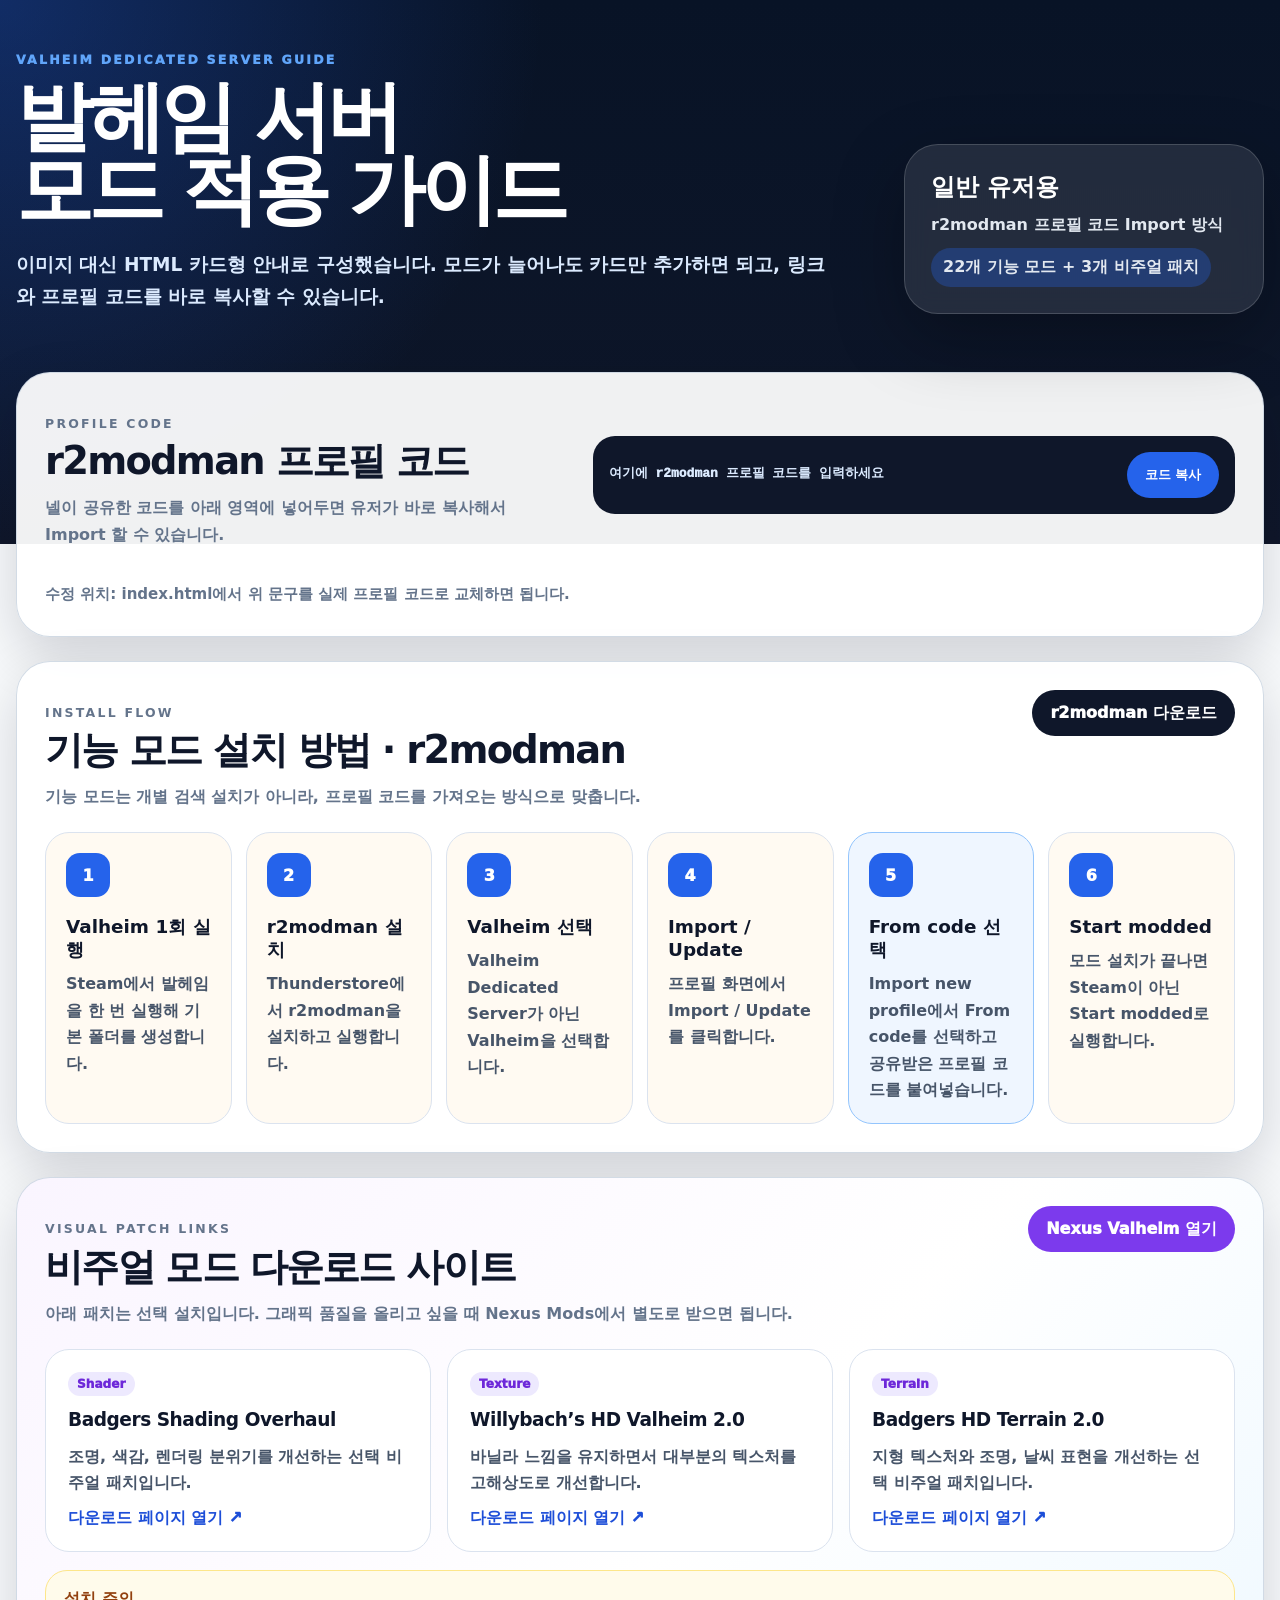
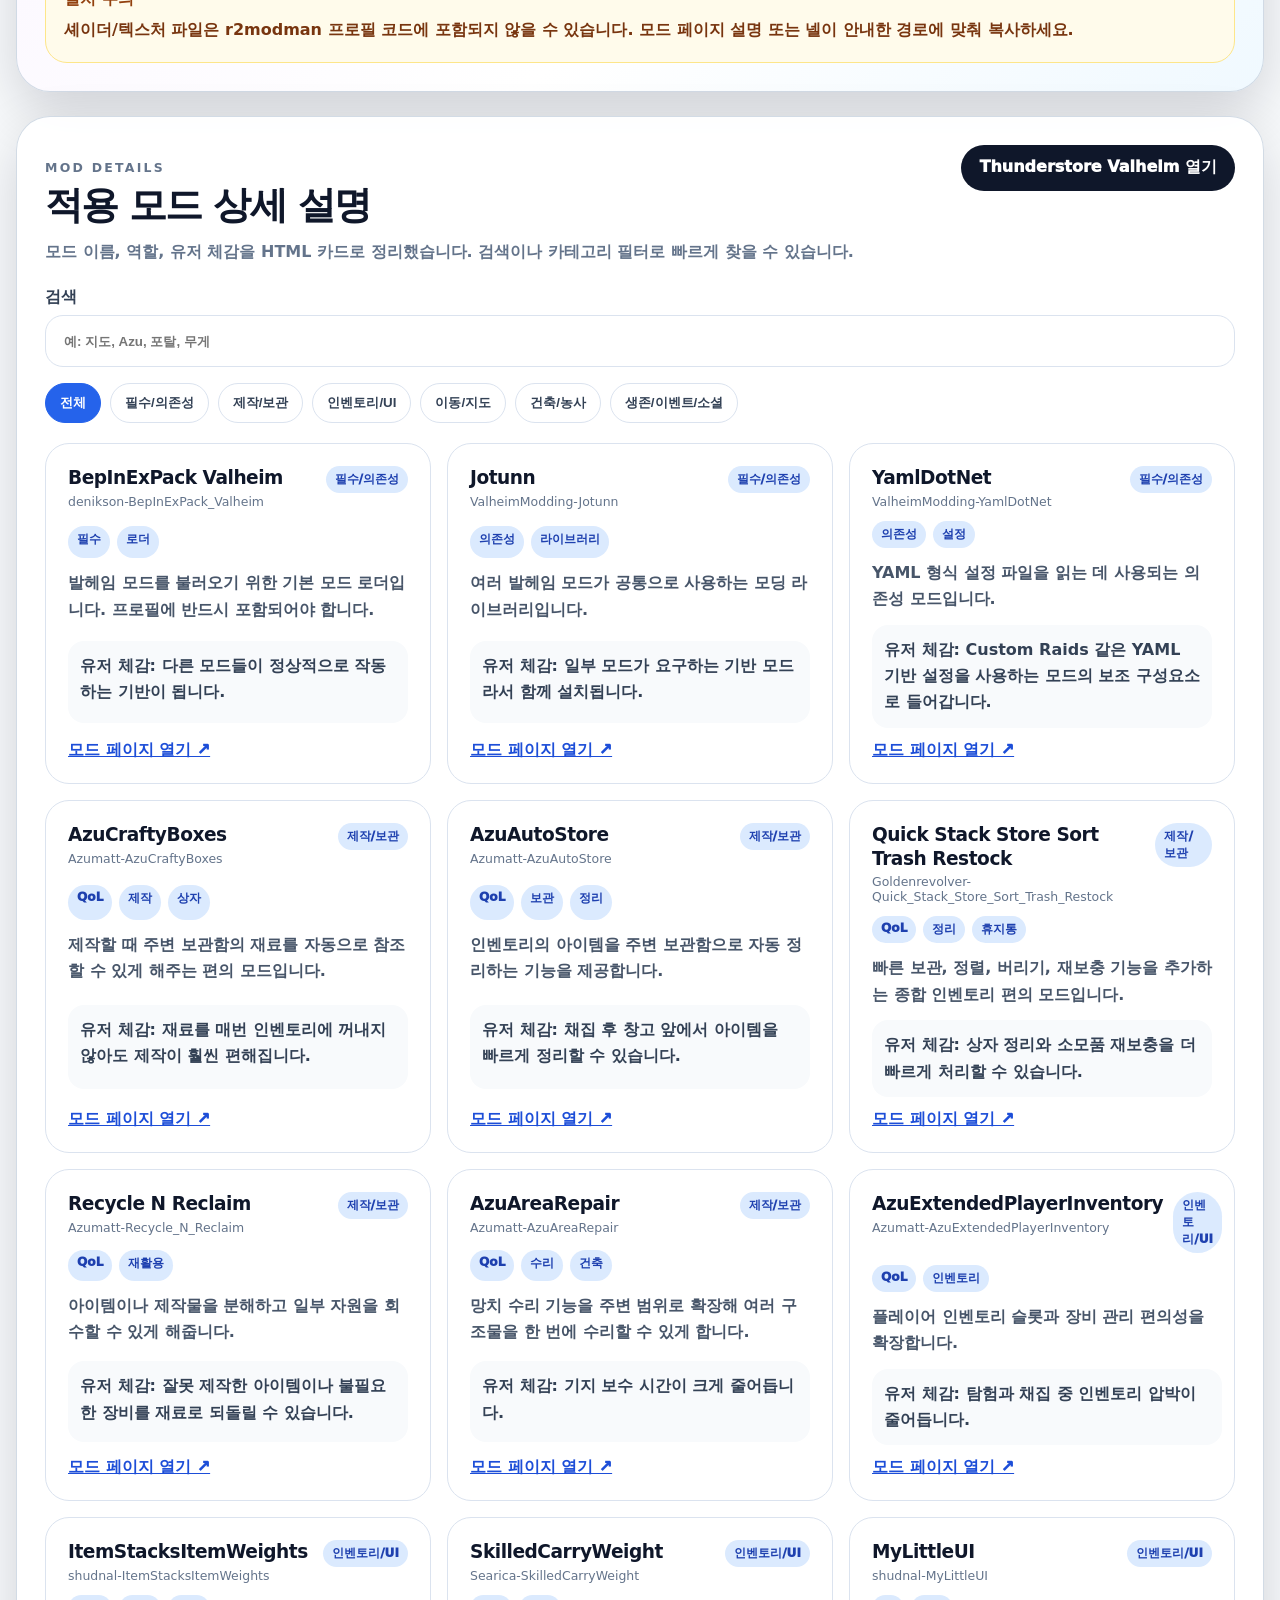
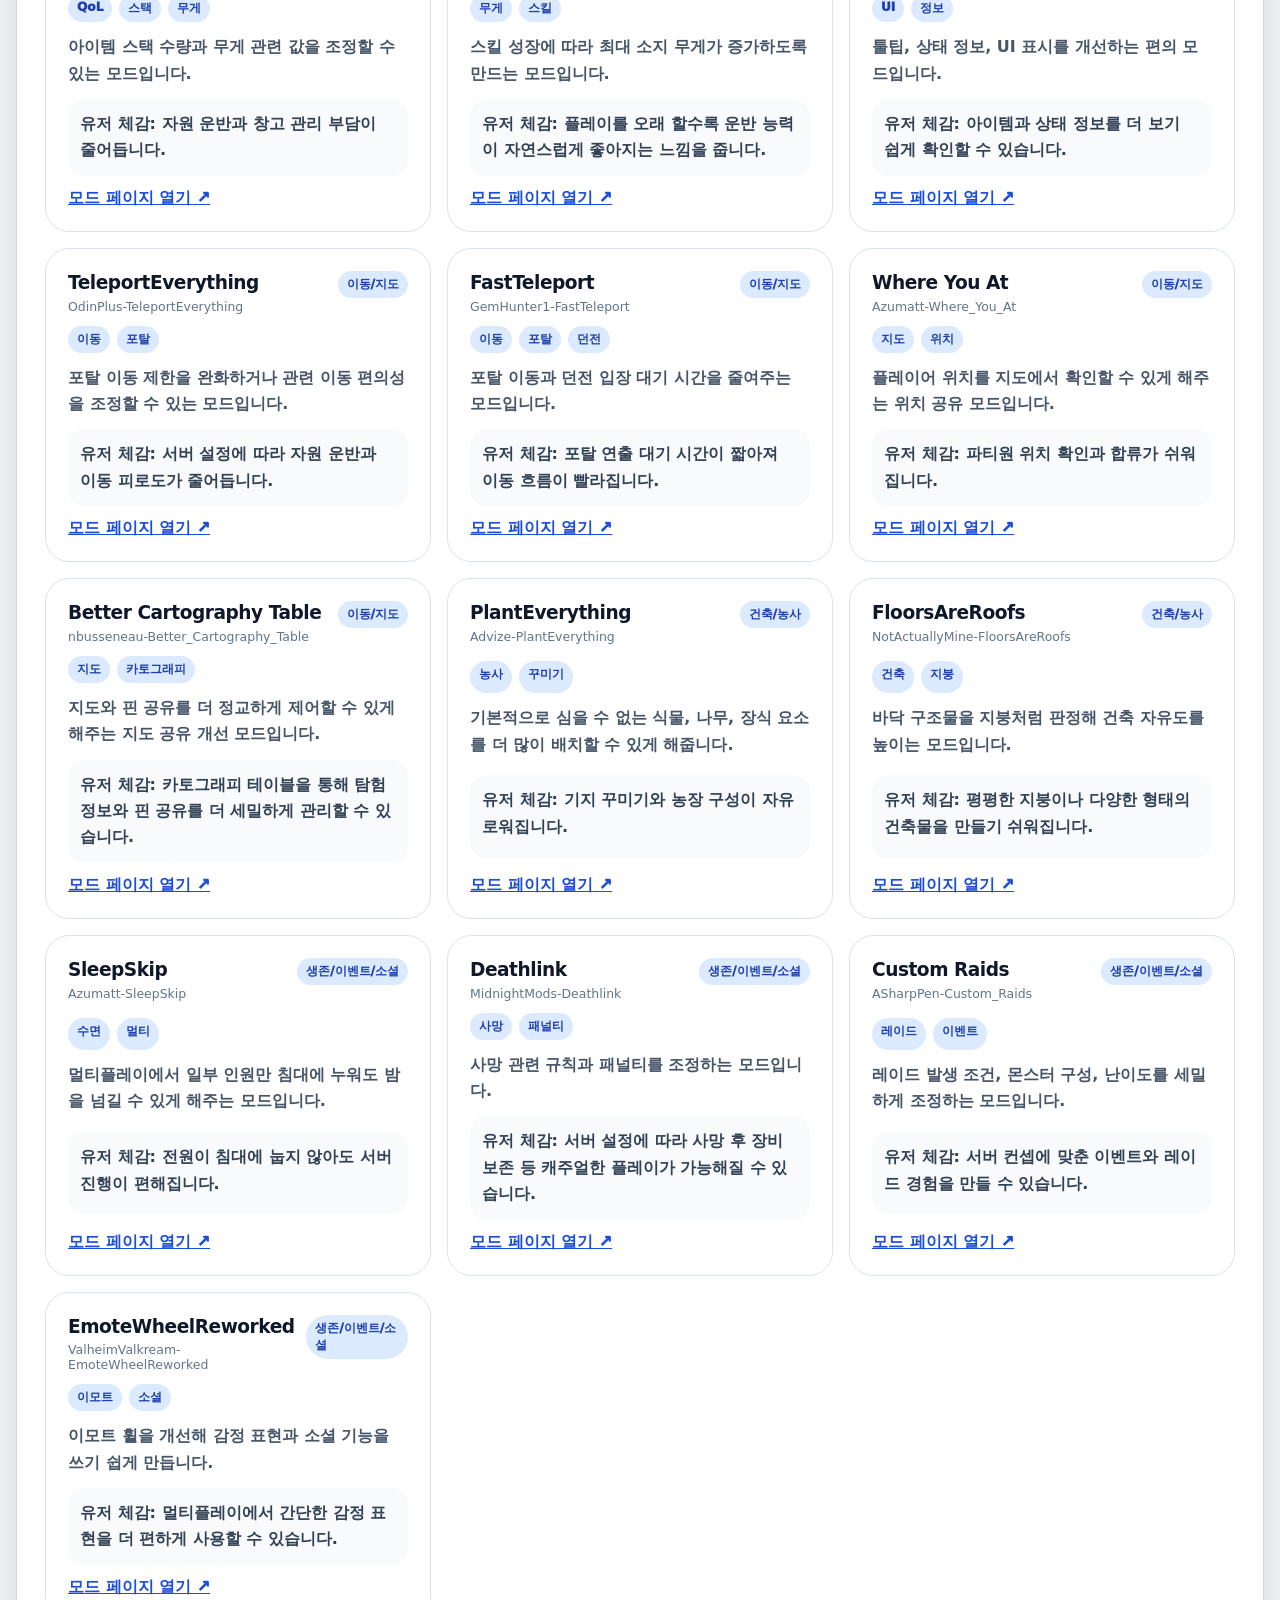
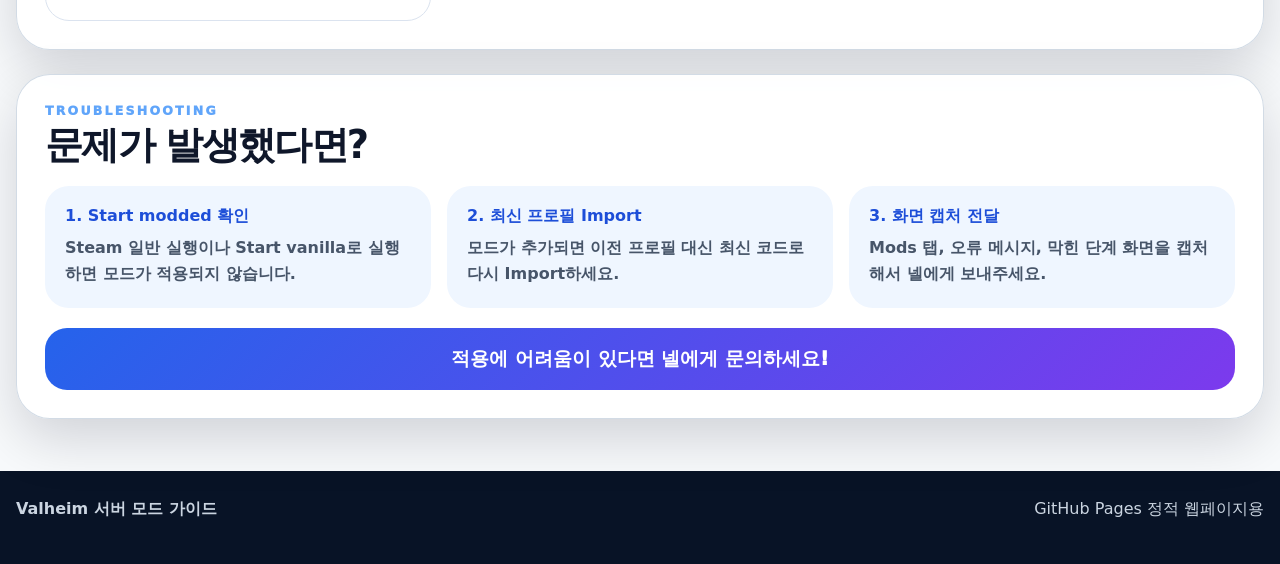
==== index_single_file.html @ 9fb31515 "이미지형에서 html 카드형 웹페이지로 수정" ====
<!doctype html>
<html lang="ko">
<head>
  <meta charset="utf-8" />
  <meta name="viewport" content="width=device-width, initial-scale=1" />
  <title>Valheim 서버 모드 가이드</title>
  <meta name="description" content="발헤임 서버 일반 유저용 r2modman 프로필 Import 및 모드 설명 가이드" />
  <style>
:root{--bg:#081326;--card:#fff;--text:#0f172a;--muted:#64748b;--line:#dbe3ef;--blue:#2563eb;--violet:#7c3aed;--radius:24px;--radius-lg:34px;--shadow:0 20px 55px rgba(2,6,23,.16)}*{box-sizing:border-box}html{scroll-behavior:smooth}body{margin:0;font-family:ui-sans-serif,system-ui,-apple-system,BlinkMacSystemFont,"Apple SD Gothic Neo","Noto Sans KR","Segoe UI",sans-serif;color:var(--text);background:radial-gradient(circle at top left,rgba(37,99,235,.32),transparent 34rem),linear-gradient(180deg,#081326 0,#0f172a 34rem,#f8fafc 34rem)}a{color:inherit}.container{width:min(1500px,calc(100% - 32px));margin:0 auto}.hero{padding:52px 0 36px;color:#fff}.hero__inner{display:grid;grid-template-columns:minmax(0,1fr) 360px;gap:28px;align-items:end}.eyebrow,.section-kicker{margin:0;color:#60a5fa;font-size:.78rem;font-weight:950;letter-spacing:.18em;text-transform:uppercase}.hero h1{margin:14px 0 0;font-size:clamp(2.6rem,6vw,5.4rem);line-height:.95;letter-spacing:-.065em}.hero__lead{max-width:820px;margin:22px 0 0;color:#dbeafe;font-size:1.16rem;line-height:1.75;font-weight:650}.hero__panel{display:grid;gap:12px;padding:26px;border:1px solid rgba(255,255,255,.16);border-radius:var(--radius-lg);background:rgba(255,255,255,.1);box-shadow:0 24px 70px rgba(0,0,0,.28);backdrop-filter:blur(12px)}.hero__panel strong{font-size:1.5rem}.hero__panel span{color:#e2e8f0;font-weight:700}.hero__count{width:fit-content;padding:9px 12px;border-radius:999px;background:rgba(37,99,235,.3)}main{display:grid;gap:24px;padding:22px 0 52px}.section-card{padding:28px;border:1px solid rgba(203,213,225,.85);border-radius:var(--radius-lg);background:rgba(255,255,255,.94);box-shadow:var(--shadow)}.section-head{display:flex;align-items:flex-start;justify-content:space-between;gap:22px;margin-bottom:22px}.section-head h2,.profile-code h2,.help-section h2{margin:5px 0 0;font-size:clamp(1.65rem,3vw,2.7rem);line-height:1.12;letter-spacing:-.045em}.section-head p,.profile-code p{margin:12px 0 0;color:var(--muted);line-height:1.7;font-weight:680}.button{appearance:none;display:inline-flex;align-items:center;justify-content:center;min-height:46px;padding:0 18px;border:0;border-radius:999px;color:#fff;background:var(--blue);font-weight:950;text-decoration:none;cursor:pointer;transition:.18s}.button:hover{transform:translateY(-1px);box-shadow:0 14px 30px rgba(37,99,235,.25)}.button--dark{background:#0f172a;white-space:nowrap}.button--nexus{background:var(--violet);white-space:nowrap}.profile-code{display:grid;grid-template-columns:minmax(0,.9fr) minmax(320px,1.1fr);gap:22px;align-items:center}.code-box{display:grid;grid-template-columns:minmax(0,1fr) auto;gap:12px;align-items:center;padding:16px;border-radius:22px;background:#0f172a}.code-box code{display:block;min-width:0;color:#dbeafe;font-weight:950;line-height:1.6;overflow-wrap:anywhere}.hint{grid-column:1/-1;margin:-6px 0 0;color:var(--muted);font-size:.94rem}.step-grid{display:grid;grid-template-columns:repeat(6,minmax(0,1fr));gap:14px}.step-card{min-height:210px;padding:20px;border:1px solid var(--line);border-radius:var(--radius);background:#fffaf2}.step-card span{display:grid;place-items:center;width:44px;height:44px;border-radius:14px;color:#fff;background:var(--blue);font-weight:950}.step-card h3{margin:18px 0 0;font-size:1.15rem;line-height:1.25}.step-card p{margin:10px 0 0;color:#475569;line-height:1.65;font-weight:720}.step-card--accent{background:#eff6ff;border-color:#93c5fd}.visual-section{background:linear-gradient(135deg,#faf5ff,#fff 58%,#f0f9ff)}.visual-grid,.mod-grid,.help-grid{display:grid;gap:16px}.visual-grid{grid-template-columns:repeat(3,minmax(0,1fr))}.mod-grid{grid-template-columns:repeat(3,minmax(0,1fr))}.help-grid{grid-template-columns:repeat(3,minmax(0,1fr));margin-top:20px}.visual-card,.mod-card{position:relative;display:grid;gap:12px;min-height:190px;padding:22px;border:1px solid var(--line);border-radius:var(--radius);background:#fff;text-decoration:none;transition:.18s}.visual-card:hover,.mod-card:hover{transform:translateY(-2px);border-color:#93c5fd;box-shadow:0 18px 45px rgba(2,6,23,.13)}.badge-row{display:flex;flex-wrap:wrap;gap:7px}.badge{width:fit-content;padding:5px 9px;border-radius:999px;color:#1e40af;background:#dbeafe;font-size:.76rem;font-weight:950}.badge--violet{color:#6d28d9;background:#ede9fe}.visual-card h3,.mod-card h3{margin:0;font-size:1.16rem;line-height:1.28;letter-spacing:-.025em}.visual-card p,.mod-card p{margin:0;color:#475569;line-height:1.65;font-weight:680}.notice{margin-top:18px;padding:18px;border:1px solid #fde68a;border-radius:22px;background:#fffbeb}.notice strong{color:#92400e}.notice p{margin:7px 0 0;color:#78350f;line-height:1.65;font-weight:700}.toolbar{display:grid;gap:16px;margin-bottom:20px}.search{display:grid;gap:7px;color:#334155;font-weight:950}.search input{width:100%;min-height:52px;padding:0 18px;border:1px solid var(--line);border-radius:18px;outline:none;font-weight:750}.search input:focus{border-color:var(--blue);box-shadow:0 0 0 4px rgba(37,99,235,.12)}.category-tabs{display:flex;flex-wrap:wrap;gap:9px}.tab{padding:10px 14px;border:1px solid var(--line);border-radius:999px;color:#334155;background:#fff;font-weight:900;cursor:pointer}.tab[aria-pressed=true]{color:#fff;background:var(--blue);border-color:var(--blue)}.mod-card__head{display:flex;justify-content:space-between;gap:10px;align-items:flex-start}.mod-card__name small{display:block;margin-top:4px;color:var(--muted);font-size:.78rem;overflow-wrap:anywhere}.mod-card__effect{padding:12px;border-radius:16px;background:#f8fafc;color:#334155!important}.mod-card__link{margin-top:auto;color:#1d4ed8;font-weight:950}.empty{padding:24px;border-radius:var(--radius);background:#f8fafc;color:var(--muted);font-weight:900;text-align:center}.help-grid article{display:grid;gap:8px;padding:20px;border-radius:var(--radius);background:#eff6ff}.help-grid strong{color:#1d4ed8}.help-grid span{color:#475569;line-height:1.65;font-weight:700}.contact{margin:20px 0 0;padding:18px;border-radius:22px;color:#fff;background:linear-gradient(135deg,var(--blue),var(--violet));font-size:1.2rem;font-weight:950;text-align:center}.footer{padding:28px 0 44px;color:#cbd5e1;background:#081326}.footer .container{display:flex;justify-content:space-between;gap:12px}@media(max-width:1180px){.hero__inner,.profile-code{grid-template-columns:1fr}.step-grid{grid-template-columns:repeat(3,minmax(0,1fr))}.mod-grid,.visual-grid,.help-grid{grid-template-columns:repeat(2,minmax(0,1fr))}}@media(max-width:760px){.container{width:min(100% - 22px,1500px)}.hero{padding-top:34px}.hero__panel{padding:20px}.section-card{padding:20px;border-radius:24px}.section-head{display:grid}.profile-code{gap:16px}.code-box{grid-template-columns:1fr}.step-grid,.mod-grid,.visual-grid,.help-grid{grid-template-columns:1fr}.step-card{min-height:unset}.footer .container{display:grid}}
</style>
</head>
<body>
  <header class="hero">
    <div class="container hero__inner">
      <div>
        <p class="eyebrow">Valheim Dedicated Server Guide</p>
        <h1>발헤임 서버<br/>모드 적용 가이드</h1>
        <p class="hero__lead">이미지 대신 HTML 카드형 안내로 구성했습니다. 모드가 늘어나도 카드만 추가하면 되고, 링크와 프로필 코드를 바로 복사할 수 있습니다.</p>
      </div>
      <aside class="hero__panel">
        <strong>일반 유저용</strong>
        <span>r2modman 프로필 코드 Import 방식</span>
        <span class="hero__count">22개 기능 모드 + 3개 비주얼 패치</span>
      </aside>
    </div>
  </header>
  <main class="container">
    <section class="profile-code section-card" id="profile">
      <div><p class="section-kicker">Profile Code</p><h2>r2modman 프로필 코드</h2><p>넬이 공유한 코드를 아래 영역에 넣어두면 유저가 바로 복사해서 Import 할 수 있습니다.</p></div>
      <div class="code-box"><code id="profileCode">여기에 r2modman 프로필 코드를 입력하세요</code><button class="button" id="copyProfileCode" type="button">코드 복사</button></div>
      <p class="hint">수정 위치: <strong>index.html</strong>에서 위 문구를 실제 프로필 코드로 교체하면 됩니다.</p>
    </section>
    <section class="section-card">
      <div class="section-head"><div><p class="section-kicker">Install Flow</p><h2>기능 모드 설치 방법 · r2modman</h2><p>기능 모드는 개별 검색 설치가 아니라, 프로필 코드를 가져오는 방식으로 맞춥니다.</p></div><a class="button button--dark" href="https://thunderstore.io/package/ebkr/r2modman/" target="_blank" rel="noreferrer">r2modman 다운로드</a></div>
      <div class="step-grid">
        <article class="step-card"><span>1</span><h3>Valheim 1회 실행</h3><p>Steam에서 발헤임을 한 번 실행해 기본 폴더를 생성합니다.</p></article>
        <article class="step-card"><span>2</span><h3>r2modman 설치</h3><p>Thunderstore에서 r2modman을 설치하고 실행합니다.</p></article>
        <article class="step-card"><span>3</span><h3>Valheim 선택</h3><p>Valheim Dedicated Server가 아닌 Valheim을 선택합니다.</p></article>
        <article class="step-card"><span>4</span><h3>Import / Update</h3><p>프로필 화면에서 Import / Update를 클릭합니다.</p></article>
        <article class="step-card step-card--accent"><span>5</span><h3>From code 선택</h3><p>Import new profile에서 From code를 선택하고 공유받은 프로필 코드를 붙여넣습니다.</p></article>
        <article class="step-card"><span>6</span><h3>Start modded</h3><p>모드 설치가 끝나면 Steam이 아닌 Start modded로 실행합니다.</p></article>
      </div>
    </section>
    <section class="section-card visual-section" id="visuals">
      <div class="section-head"><div><p class="section-kicker">Visual Patch Links</p><h2>비주얼 모드 다운로드 사이트</h2><p>아래 패치는 선택 설치입니다. 그래픽 품질을 올리고 싶을 때 Nexus Mods에서 별도로 받으면 됩니다.</p></div><a class="button button--nexus" href="https://www.nexusmods.com/valheim" target="_blank" rel="noreferrer">Nexus Valheim 열기</a></div>
      <div class="visual-grid" id="visualGrid"></div>
      <div class="notice"><strong>설치 주의</strong><p>셰이더/텍스처 파일은 r2modman 프로필 코드에 포함되지 않을 수 있습니다. 모드 페이지 설명 또는 넬이 안내한 경로에 맞춰 복사하세요.</p></div>
    </section>
    <section class="section-card" id="mods">
      <div class="section-head"><div><p class="section-kicker">Mod Details</p><h2>적용 모드 상세 설명</h2><p>모드 이름, 역할, 유저 체감을 HTML 카드로 정리했습니다. 검색이나 카테고리 필터로 빠르게 찾을 수 있습니다.</p></div><a class="button button--dark" href="https://thunderstore.io/c/valheim/" target="_blank" rel="noreferrer">Thunderstore Valheim 열기</a></div>
      <div class="toolbar"><label class="search"><span>검색</span><input id="modSearch" type="search" placeholder="예: 지도, Azu, 포탈, 무게" /></label><div class="category-tabs" id="categoryTabs"></div></div>
      <div class="mod-grid" id="modGrid"></div><p class="empty" id="emptyState" hidden>검색 결과가 없습니다.</p>
    </section>
    <section class="section-card help-section">
      <div><p class="section-kicker">Troubleshooting</p><h2>문제가 발생했다면?</h2></div>
      <div class="help-grid"><article><strong>1. Start modded 확인</strong><span>Steam 일반 실행이나 Start vanilla로 실행하면 모드가 적용되지 않습니다.</span></article><article><strong>2. 최신 프로필 Import</strong><span>모드가 추가되면 이전 프로필 대신 최신 코드로 다시 Import하세요.</span></article><article><strong>3. 화면 캡처 전달</strong><span>Mods 탭, 오류 메시지, 막힌 단계 화면을 캡처해서 넬에게 보내주세요.</span></article></div>
      <p class="contact">적용에 어려움이 있다면 넬에게 문의하세요!</p>
    </section>
  </main>
  <footer class="footer"><div class="container"><strong>Valheim 서버 모드 가이드</strong><span>GitHub Pages 정적 웹페이지용</span></div></footer>
  <script>window.VALHEIM_MODS=[{"name": "denikson-BepInExPack_Valheim", "display": "BepInExPack Valheim", "category": "필수/의존성", "tags": ["필수", "로더"], "desc": "발헤임 모드를 불러오기 위한 기본 모드 로더입니다. 프로필에 반드시 포함되어야 합니다.", "effect": "다른 모드들이 정상적으로 작동하는 기반이 됩니다.", "link": "https://thunderstore.io/c/valheim/p/denikson/BepInExPack_Valheim/"}, {"name": "ValheimModding-Jotunn", "display": "Jotunn", "category": "필수/의존성", "tags": ["의존성", "라이브러리"], "desc": "여러 발헤임 모드가 공통으로 사용하는 모딩 라이브러리입니다.", "effect": "일부 모드가 요구하는 기반 모드라서 함께 설치됩니다.", "link": "https://thunderstore.io/c/valheim/p/ValheimModding/Jotunn/"}, {"name": "ValheimModding-YamlDotNet", "display": "YamlDotNet", "category": "필수/의존성", "tags": ["의존성", "설정"], "desc": "YAML 형식 설정 파일을 읽는 데 사용되는 의존성 모드입니다.", "effect": "Custom Raids 같은 YAML 기반 설정을 사용하는 모드의 보조 구성요소로 들어갑니다.", "link": "https://thunderstore.io/c/valheim/p/ValheimModding/YamlDotNet/"}, {"name": "Azumatt-AzuCraftyBoxes", "display": "AzuCraftyBoxes", "category": "제작/보관", "tags": ["QoL", "제작", "상자"], "desc": "제작할 때 주변 보관함의 재료를 자동으로 참조할 수 있게 해주는 편의 모드입니다.", "effect": "재료를 매번 인벤토리에 꺼내지 않아도 제작이 훨씬 편해집니다.", "link": "https://thunderstore.io/c/valheim/p/Azumatt/AzuCraftyBoxes/"}, {"name": "Azumatt-AzuAutoStore", "display": "AzuAutoStore", "category": "제작/보관", "tags": ["QoL", "보관", "정리"], "desc": "인벤토리의 아이템을 주변 보관함으로 자동 정리하는 기능을 제공합니다.", "effect": "채집 후 창고 앞에서 아이템을 빠르게 정리할 수 있습니다.", "link": "https://thunderstore.io/c/valheim/p/Azumatt/AzuAutoStore/"}, {"name": "Goldenrevolver-Quick_Stack_Store_Sort_Trash_Restock", "display": "Quick Stack Store Sort Trash Restock", "category": "제작/보관", "tags": ["QoL", "정리", "휴지통"], "desc": "빠른 보관, 정렬, 버리기, 재보충 기능을 추가하는 종합 인벤토리 편의 모드입니다.", "effect": "상자 정리와 소모품 재보충을 더 빠르게 처리할 수 있습니다.", "link": "https://thunderstore.io/c/valheim/p/Goldenrevolver/Quick_Stack_Store_Sort_Trash_Restock/"}, {"name": "Azumatt-Recycle_N_Reclaim", "display": "Recycle N Reclaim", "category": "제작/보관", "tags": ["QoL", "재활용"], "desc": "아이템이나 제작물을 분해하고 일부 자원을 회수할 수 있게 해줍니다.", "effect": "잘못 제작한 아이템이나 불필요한 장비를 재료로 되돌릴 수 있습니다.", "link": "https://thunderstore.io/c/valheim/p/Azumatt/Recycle_N_Reclaim/"}, {"name": "Azumatt-AzuAreaRepair", "display": "AzuAreaRepair", "category": "제작/보관", "tags": ["QoL", "수리", "건축"], "desc": "망치 수리 기능을 주변 범위로 확장해 여러 구조물을 한 번에 수리할 수 있게 합니다.", "effect": "기지 보수 시간이 크게 줄어듭니다.", "link": "https://thunderstore.io/c/valheim/p/Azumatt/AzuAreaRepair/"}, {"name": "Azumatt-AzuExtendedPlayerInventory", "display": "AzuExtendedPlayerInventory", "category": "인벤토리/UI", "tags": ["QoL", "인벤토리"], "desc": "플레이어 인벤토리 슬롯과 장비 관리 편의성을 확장합니다.", "effect": "탐험과 채집 중 인벤토리 압박이 줄어듭니다.", "link": "https://thunderstore.io/c/valheim/p/Azumatt/AzuExtendedPlayerInventory/"}, {"name": "shudnal-ItemStacksItemWeights", "display": "ItemStacksItemWeights", "category": "인벤토리/UI", "tags": ["QoL", "스택", "무게"], "desc": "아이템 스택 수량과 무게 관련 값을 조정할 수 있는 모드입니다.", "effect": "자원 운반과 창고 관리 부담이 줄어듭니다.", "link": "https://thunderstore.io/c/valheim/p/shudnal/ItemStacksItemWeights/"}, {"name": "Searica-SkilledCarryWeight", "display": "SkilledCarryWeight", "category": "인벤토리/UI", "tags": ["무게", "스킬"], "desc": "스킬 성장에 따라 최대 소지 무게가 증가하도록 만드는 모드입니다.", "effect": "플레이를 오래 할수록 운반 능력이 자연스럽게 좋아지는 느낌을 줍니다.", "link": "https://thunderstore.io/c/valheim/p/Searica/SkilledCarryWeight/"}, {"name": "shudnal-MyLittleUI", "display": "MyLittleUI", "category": "인벤토리/UI", "tags": ["UI", "정보"], "desc": "툴팁, 상태 정보, UI 표시를 개선하는 편의 모드입니다.", "effect": "아이템과 상태 정보를 더 보기 쉽게 확인할 수 있습니다.", "link": "https://thunderstore.io/c/valheim/p/shudnal/MyLittleUI/"}, {"name": "OdinPlus-TeleportEverything", "display": "TeleportEverything", "category": "이동/지도", "tags": ["이동", "포탈"], "desc": "포탈 이동 제한을 완화하거나 관련 이동 편의성을 조정할 수 있는 모드입니다.", "effect": "서버 설정에 따라 자원 운반과 이동 피로도가 줄어듭니다.", "link": "https://thunderstore.io/c/valheim/p/OdinPlus/TeleportEverything/"}, {"name": "GemHunter1-FastTeleport", "display": "FastTeleport", "category": "이동/지도", "tags": ["이동", "포탈", "던전"], "desc": "포탈 이동과 던전 입장 대기 시간을 줄여주는 모드입니다.", "effect": "포탈 연출 대기 시간이 짧아져 이동 흐름이 빨라집니다.", "link": "https://thunderstore.io/c/valheim/p/GemHunter1/FastTeleport/"}, {"name": "Azumatt-Where_You_At", "display": "Where You At", "category": "이동/지도", "tags": ["지도", "위치"], "desc": "플레이어 위치를 지도에서 확인할 수 있게 해주는 위치 공유 모드입니다.", "effect": "파티원 위치 확인과 합류가 쉬워집니다.", "link": "https://thunderstore.io/c/valheim/p/Azumatt/Where_You_At/"}, {"name": "nbusseneau-Better_Cartography_Table", "display": "Better Cartography Table", "category": "이동/지도", "tags": ["지도", "카토그래피"], "desc": "지도와 핀 공유를 더 정교하게 제어할 수 있게 해주는 지도 공유 개선 모드입니다.", "effect": "카토그래피 테이블을 통해 탐험 정보와 핀 공유를 더 세밀하게 관리할 수 있습니다.", "link": "https://thunderstore.io/c/valheim/p/nbusseneau/Better_Cartography_Table/"}, {"name": "Advize-PlantEverything", "display": "PlantEverything", "category": "건축/농사", "tags": ["농사", "꾸미기"], "desc": "기본적으로 심을 수 없는 식물, 나무, 장식 요소를 더 많이 배치할 수 있게 해줍니다.", "effect": "기지 꾸미기와 농장 구성이 자유로워집니다.", "link": "https://thunderstore.io/c/valheim/p/Advize/PlantEverything/"}, {"name": "NotActuallyMine-FloorsAreRoofs", "display": "FloorsAreRoofs", "category": "건축/농사", "tags": ["건축", "지붕"], "desc": "바닥 구조물을 지붕처럼 판정해 건축 자유도를 높이는 모드입니다.", "effect": "평평한 지붕이나 다양한 형태의 건축물을 만들기 쉬워집니다.", "link": "https://thunderstore.io/c/valheim/p/NotActuallyMine/FloorsAreRoofs/"}, {"name": "Azumatt-SleepSkip", "display": "SleepSkip", "category": "생존/이벤트/소셜", "tags": ["수면", "멀티"], "desc": "멀티플레이에서 일부 인원만 침대에 누워도 밤을 넘길 수 있게 해주는 모드입니다.", "effect": "전원이 침대에 눕지 않아도 서버 진행이 편해집니다.", "link": "https://thunderstore.io/c/valheim/p/Azumatt/SleepSkip/"}, {"name": "MidnightMods-Deathlink", "display": "Deathlink", "category": "생존/이벤트/소셜", "tags": ["사망", "패널티"], "desc": "사망 관련 규칙과 패널티를 조정하는 모드입니다.", "effect": "서버 설정에 따라 사망 후 장비 보존 등 캐주얼한 플레이가 가능해질 수 있습니다.", "link": "https://thunderstore.io/c/valheim/p/MidnightMods/Deathlink/"}, {"name": "ASharpPen-Custom_Raids", "display": "Custom Raids", "category": "생존/이벤트/소셜", "tags": ["레이드", "이벤트"], "desc": "레이드 발생 조건, 몬스터 구성, 난이도를 세밀하게 조정하는 모드입니다.", "effect": "서버 컨셉에 맞춘 이벤트와 레이드 경험을 만들 수 있습니다.", "link": "https://thunderstore.io/c/valheim/p/ASharpPen/Custom_Raids/"}, {"name": "ValheimValkream-EmoteWheelReworked", "display": "EmoteWheelReworked", "category": "생존/이벤트/소셜", "tags": ["이모트", "소셜"], "desc": "이모트 휠을 개선해 감정 표현과 소셜 기능을 쓰기 쉽게 만듭니다.", "effect": "멀티플레이에서 간단한 감정 표현을 더 편하게 사용할 수 있습니다.", "link": "https://thunderstore.io/c/valheim/p/ValheimValkream/EmoteWheelReworked/"}];window.VALHEIM_VISUALS=[{"name": "Badgers Shading Overhaul", "tag": "Shader", "desc": "조명, 색감, 렌더링 분위기를 개선하는 선택 비주얼 패치입니다.", "link": "https://www.nexusmods.com/valheim/mods/2366"}, {"name": "Willybach’s HD Valheim 2.0", "tag": "Texture", "desc": "바닐라 느낌을 유지하면서 대부분의 텍스처를 고해상도로 개선합니다.", "link": "https://www.nexusmods.com/valheim/mods/1030"}, {"name": "Badgers HD Terrain 2.0", "tag": "Terrain", "desc": "지형 텍스처와 조명, 날씨 표현을 개선하는 선택 비주얼 패치입니다.", "link": "https://www.nexusmods.com/valheim/mods/2887"}];</script>
  <script>
const mods=window.VALHEIM_MODS||[],visuals=window.VALHEIM_VISUALS||[];const modGrid=document.querySelector("#modGrid"),visualGrid=document.querySelector("#visualGrid"),searchInput=document.querySelector("#modSearch"),tabs=document.querySelector("#categoryTabs"),emptyState=document.querySelector("#emptyState"),copyBtn=document.querySelector("#copyProfileCode"),profileCode=document.querySelector("#profileCode");let activeCategory="전체";function uniqueCategories(){return["전체",...Array.from(new Set(mods.map(e=>e.category)))]}function renderVisuals(){visualGrid&&(visualGrid.innerHTML=visuals.map(e=>`<a class="visual-card" href="${e.link}" target="_blank" rel="noreferrer"><div class="badge-row"><span class="badge badge--violet">${e.tag}</span></div><h3>${e.name}</h3><p>${e.desc}</p><span class="mod-card__link">다운로드 페이지 열기 ↗</span></a>`).join(""))}function renderTabs(){tabs&&(tabs.innerHTML=uniqueCategories().map(e=>`<button class="tab" type="button" data-category="${e}" aria-pressed="${e===activeCategory}">${e}</button>`).join(""),tabs.querySelectorAll(".tab").forEach(e=>{e.addEventListener("click",()=>{activeCategory=e.dataset.category,renderTabs(),renderMods()})}))}function filterMods(){const e=(searchInput?.value||"").trim().toLowerCase();return mods.filter(t=>{const r=activeCategory==="전체"||t.category===activeCategory,n=`${t.name} ${t.display} ${t.category} ${t.tags.join(" ")} ${t.desc} ${t.effect}`.toLowerCase();return r&&(!e||n.includes(e))})}function renderMods(){if(!modGrid)return;const e=filterMods();emptyState.hidden=e.length!==0,modGrid.innerHTML=e.map(e=>`<article class="mod-card"><div class="mod-card__head"><div class="mod-card__name"><h3>${e.display}</h3><small>${e.name}</small></div><span class="badge">${e.category}</span></div><div class="badge-row">${e.tags.map(e=>`<span class="badge">${e}</span>`).join("")}</div><p>${e.desc}</p><p class="mod-card__effect"><strong>유저 체감:</strong> ${e.effect}</p><a class="mod-card__link" href="${e.link}" target="_blank" rel="noreferrer">모드 페이지 열기 ↗</a></article>`).join("")}function copyText(e){if(navigator.clipboard&&window.isSecureContext)return navigator.clipboard.writeText(e);const t=document.createElement("textarea");return t.value=e,t.style.position="fixed",t.style.left="-9999px",document.body.appendChild(t),t.focus(),t.select(),document.execCommand("copy"),t.remove(),Promise.resolve()}copyBtn?.addEventListener("click",async()=>{const e=profileCode?.textContent?.trim()||"";if(!e||e.includes("여기에"))return copyBtn.textContent="코드 입력 필요",void setTimeout(()=>copyBtn.textContent="코드 복사",1500);try{await copyText(e),copyBtn.textContent="복사 완료!"}catch{copyBtn.textContent="복사 실패"}finally{setTimeout(()=>copyBtn.textContent="코드 복사",1600)}});searchInput?.addEventListener("input",renderMods);renderVisuals();renderTabs();renderMods();
</script>
</body>
</html>
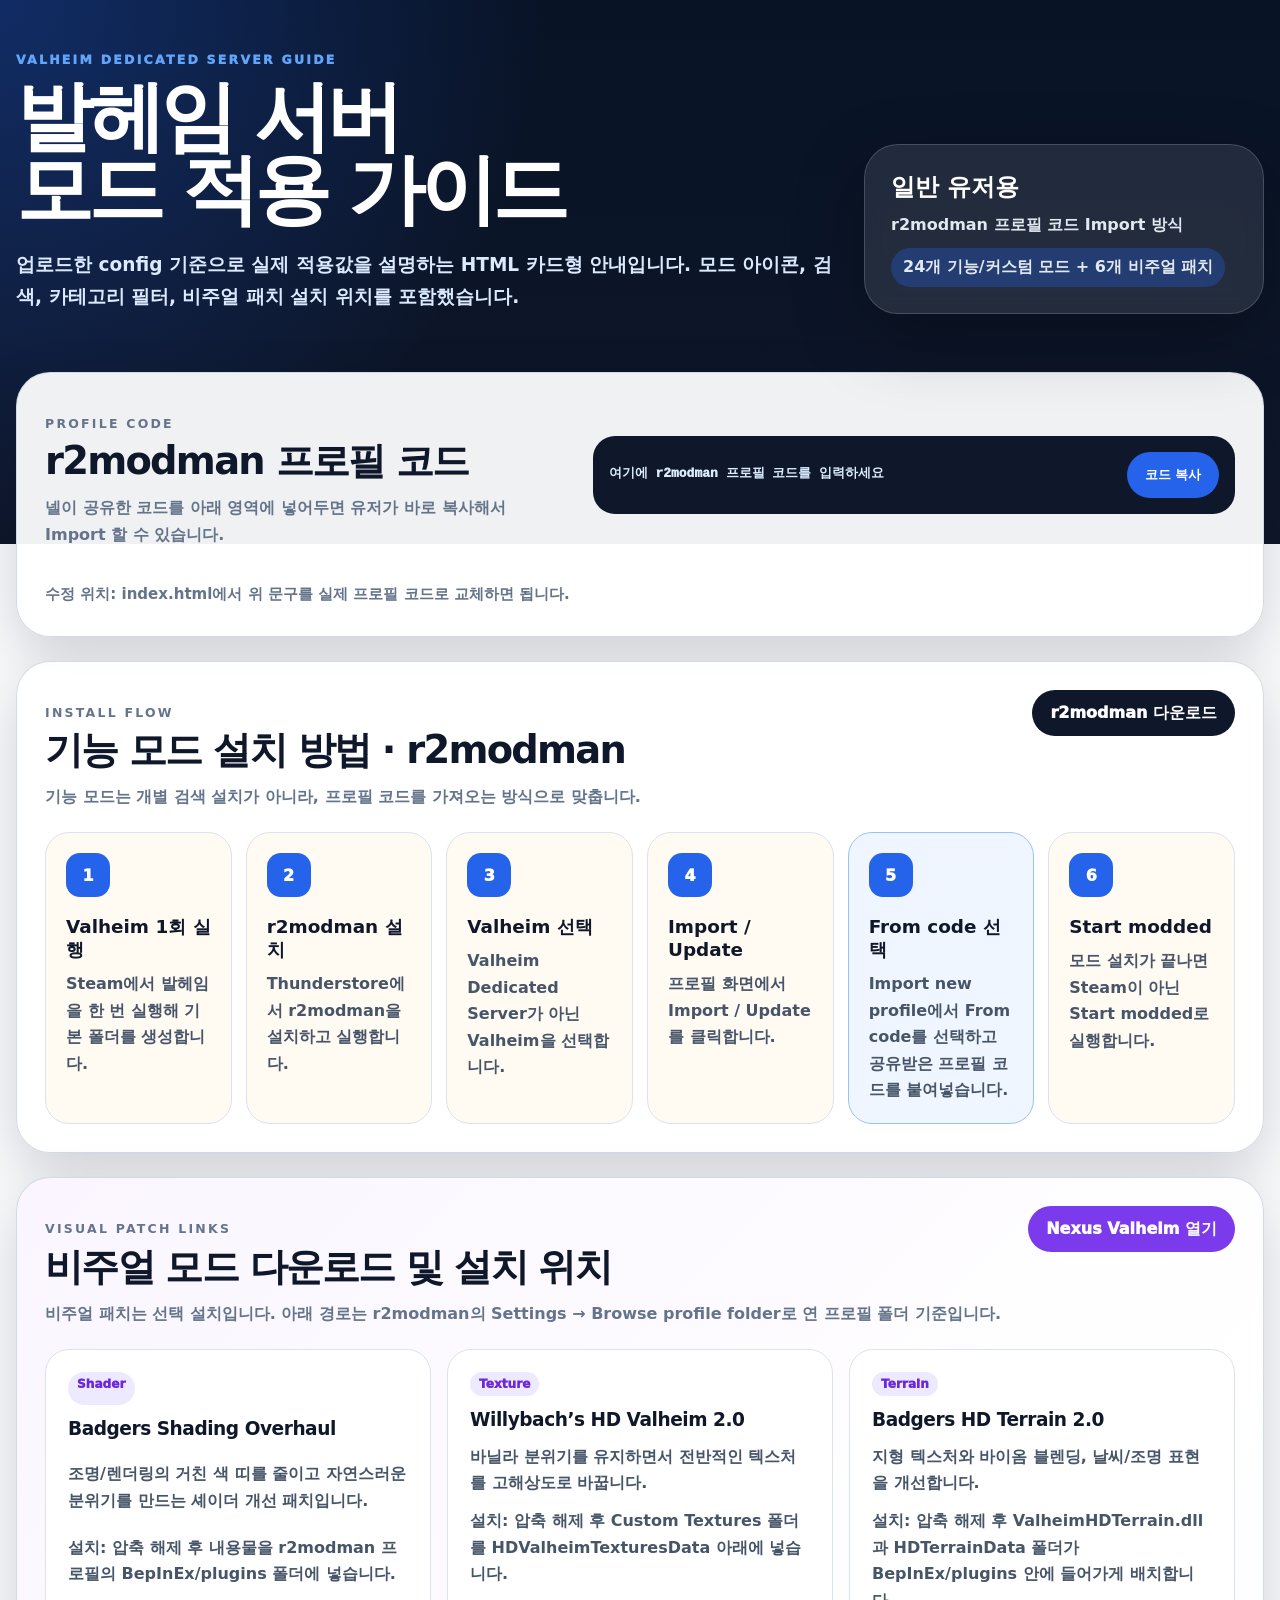
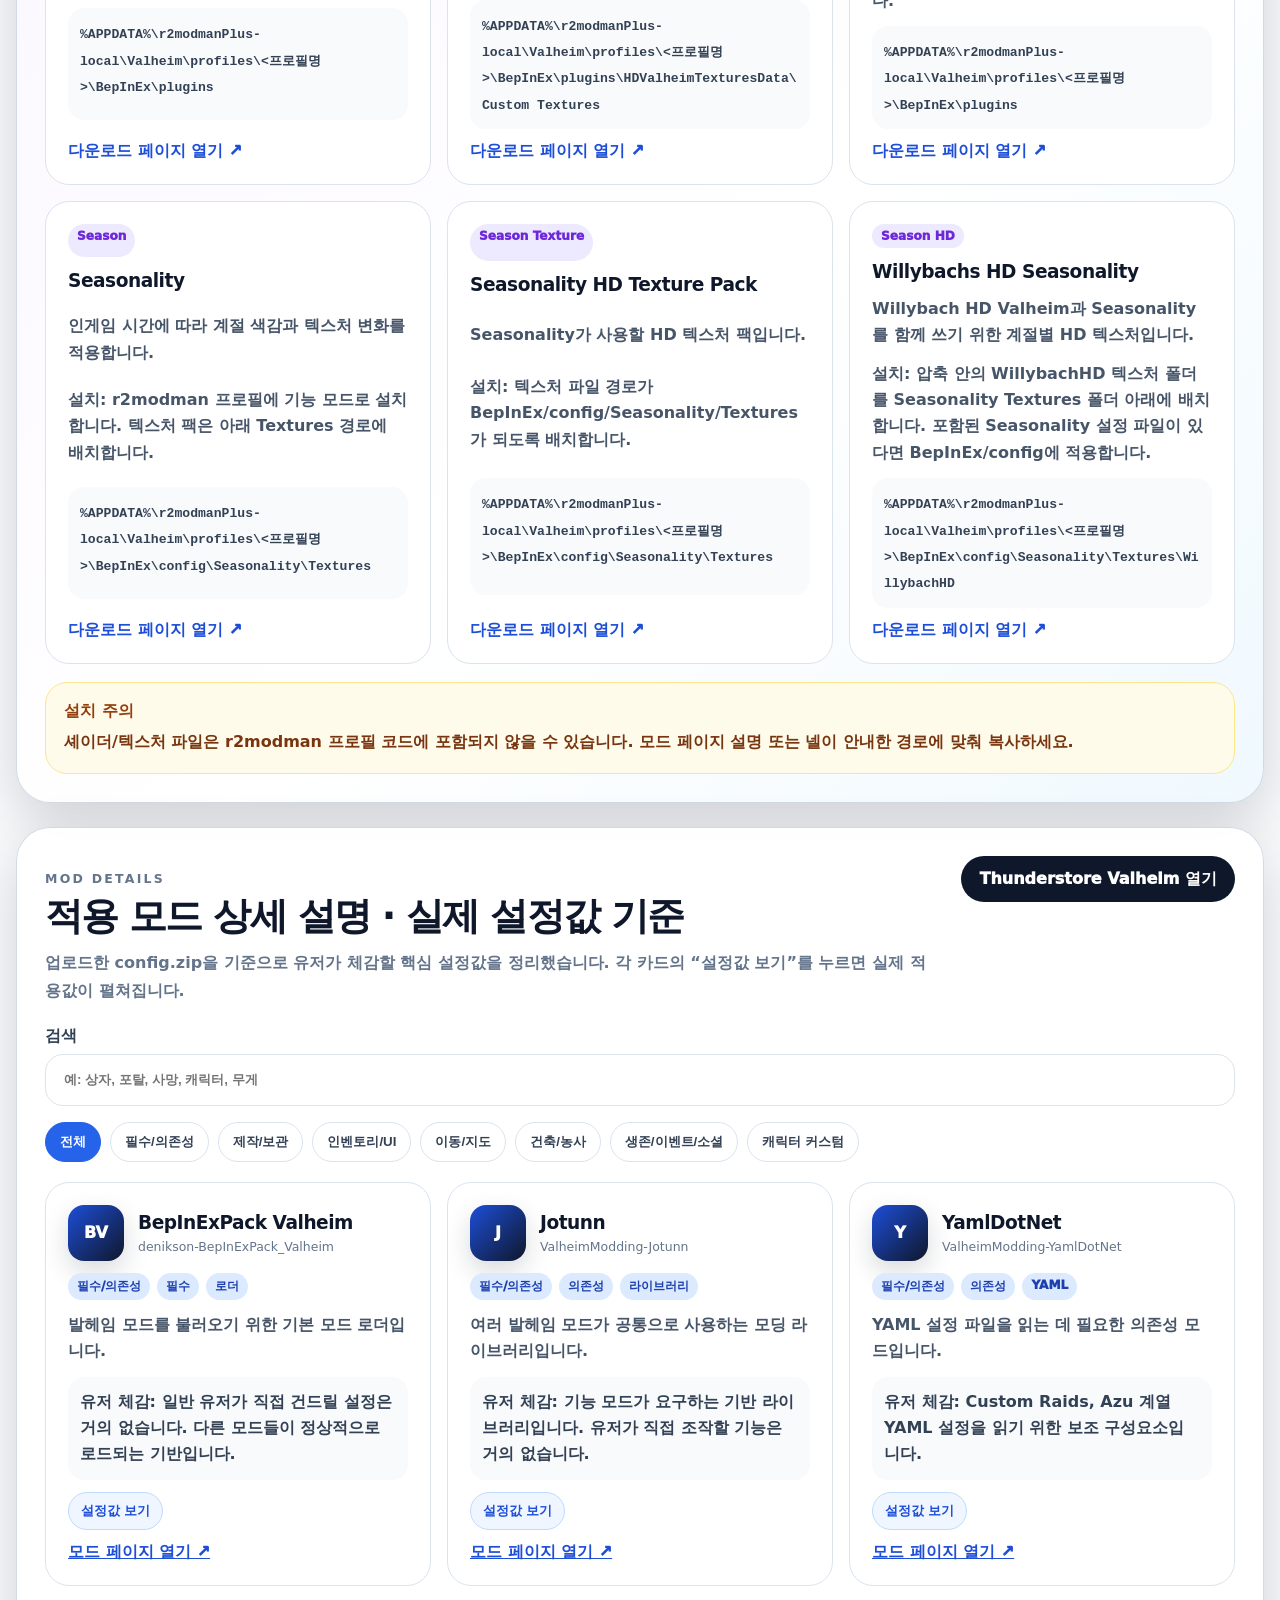
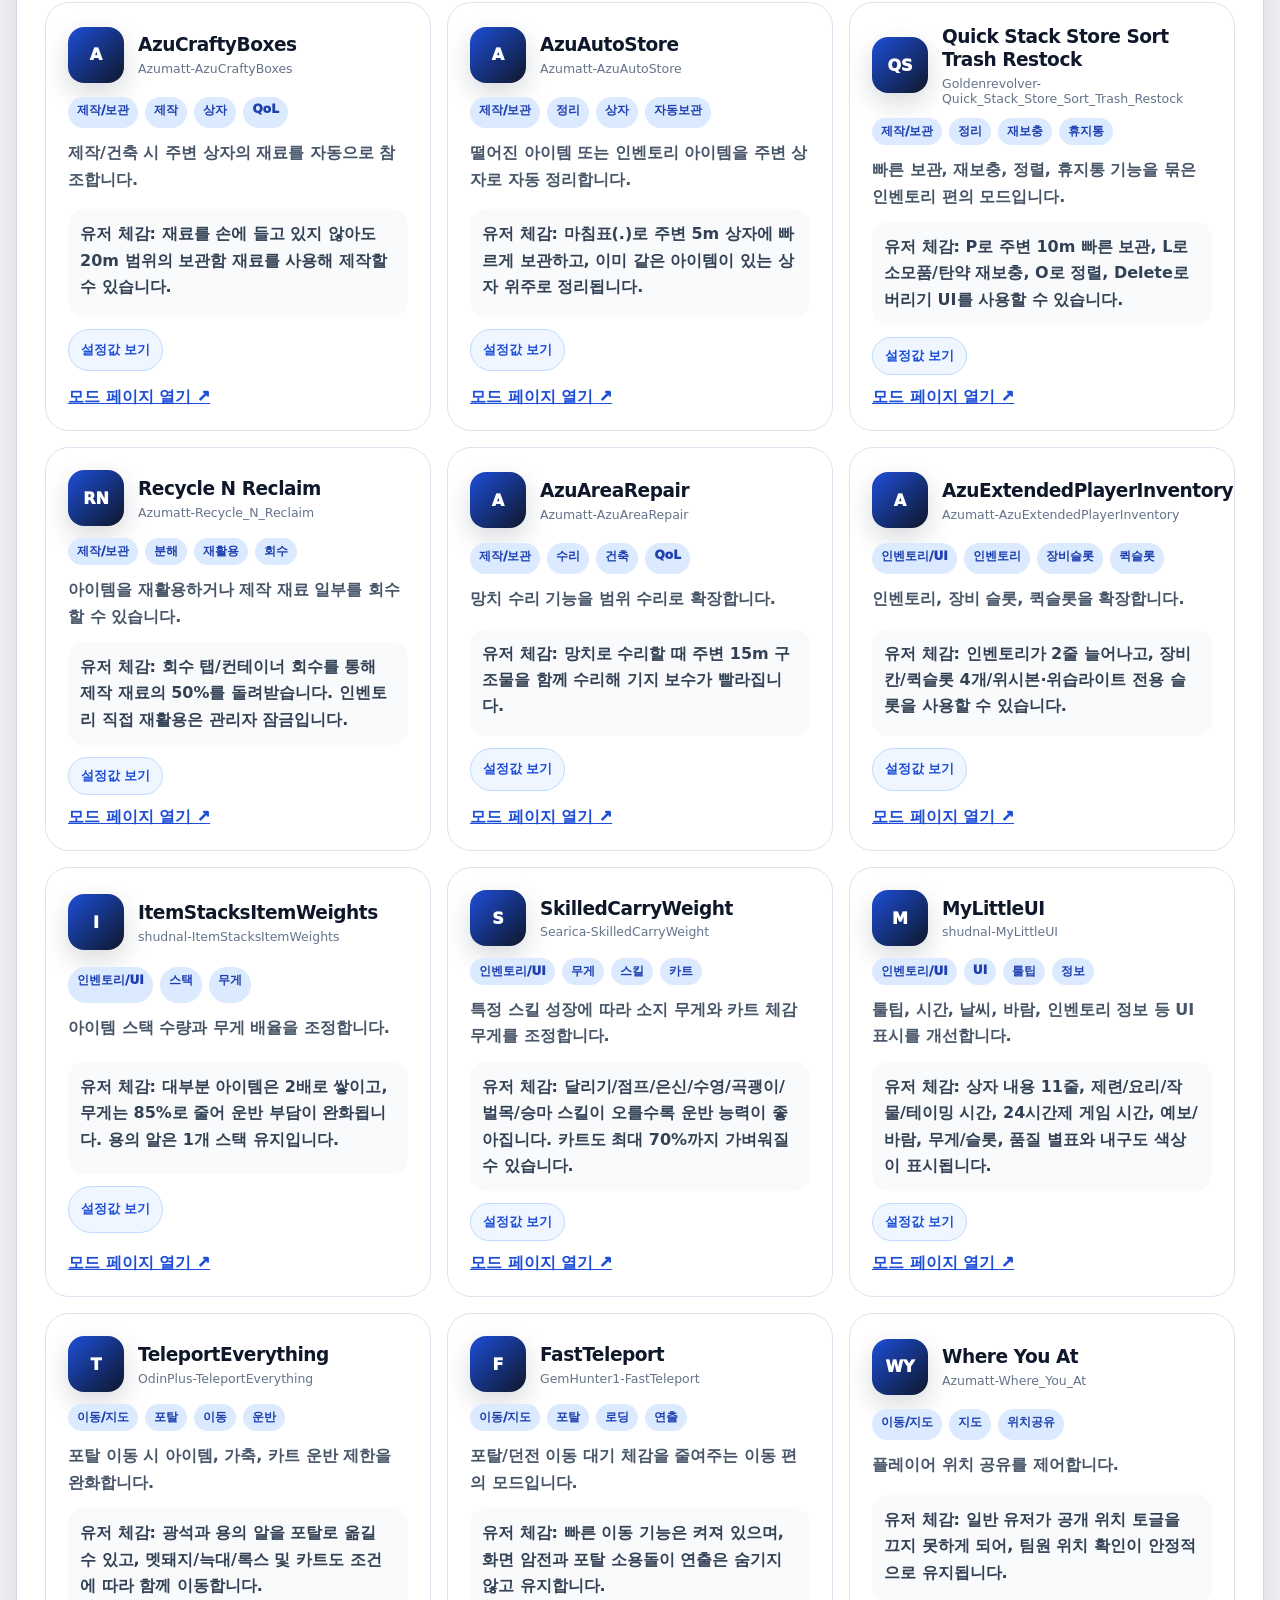
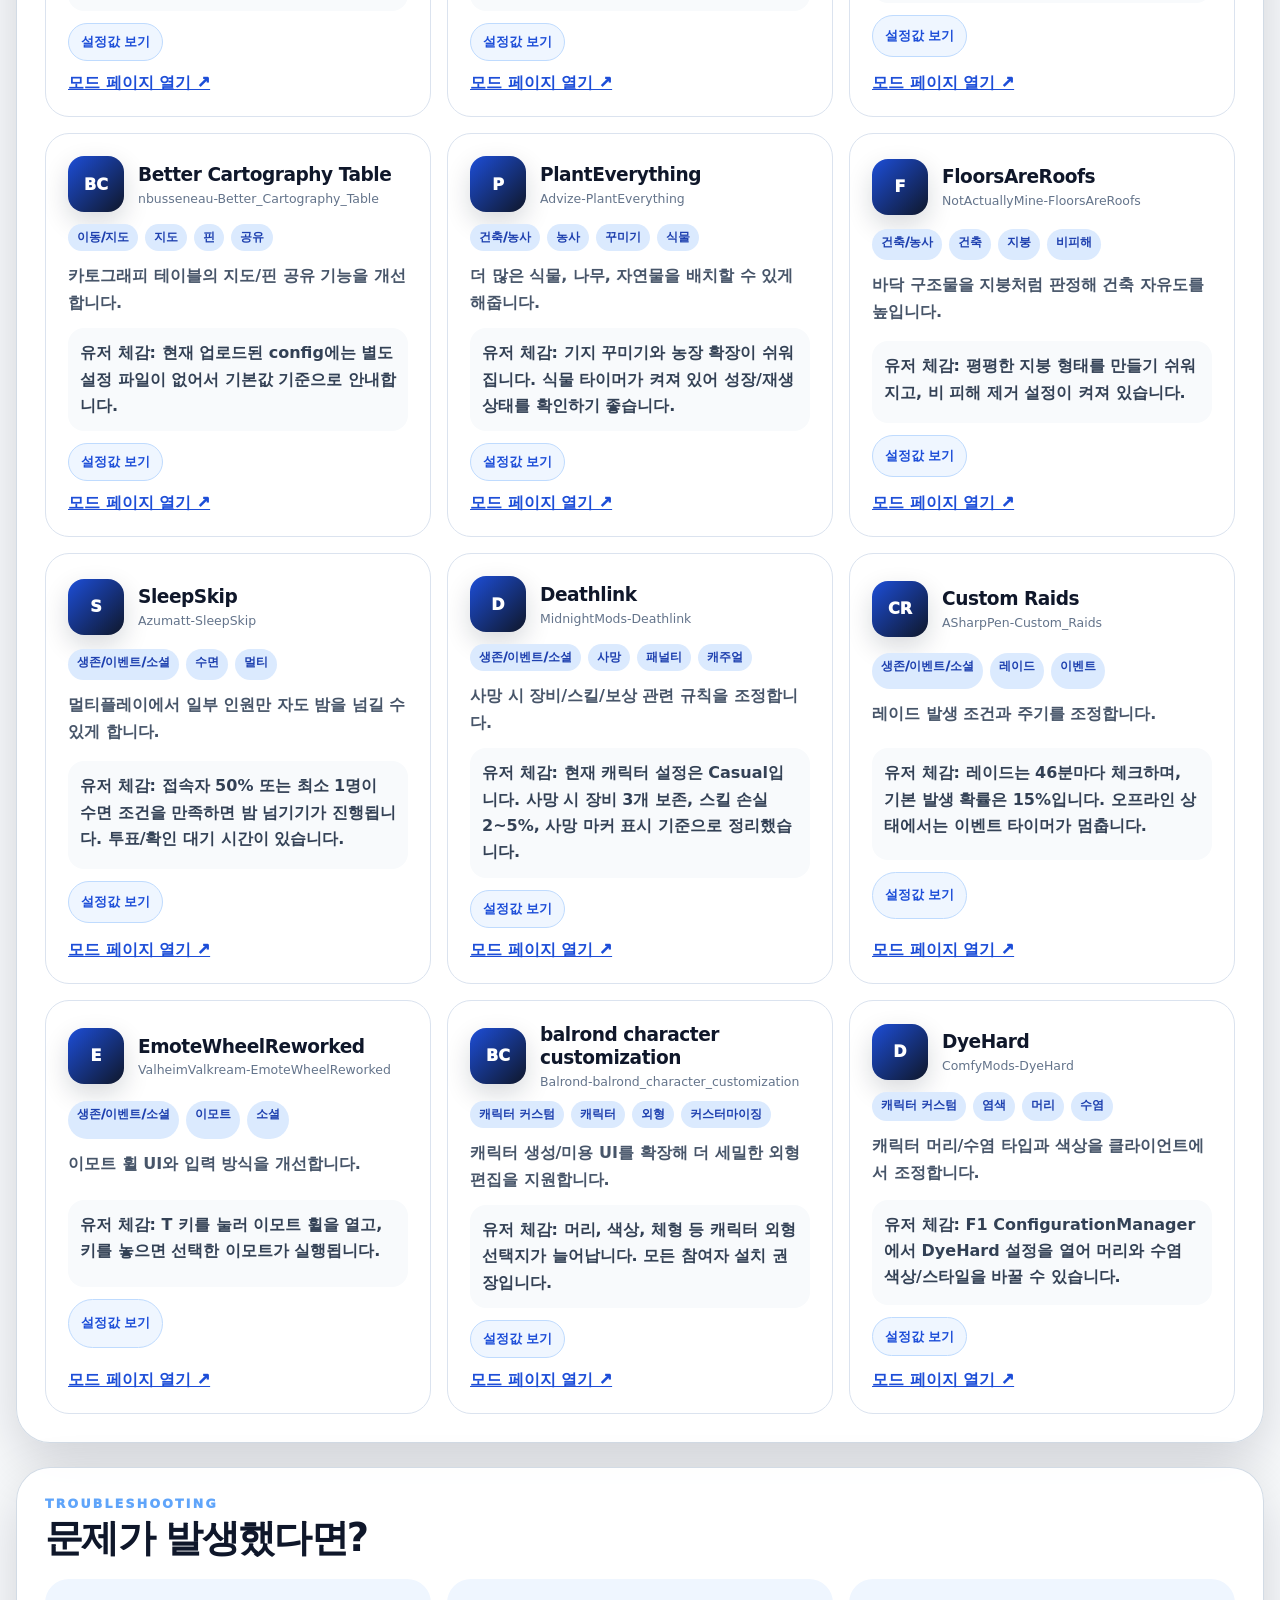
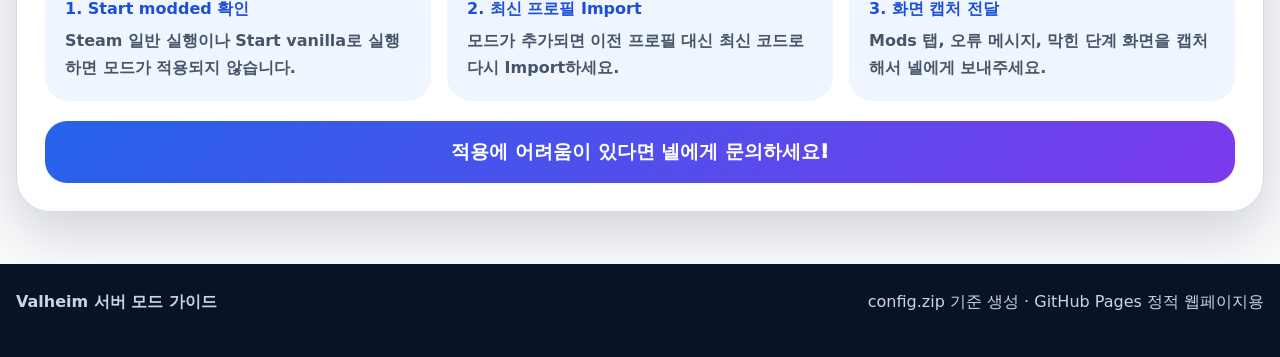
==== commit 8ca9f3a4: "Add files via upload 모드 설명 내 아이콘 추가 + 실제 설정값 기반 설명 추가  비주얼 모드 추가 + 설명 수정" ====
--- a/index_single_file.html
+++ b/index_single_file.html
@@ -4,9 +4,9 @@
   <meta charset="utf-8" />
   <meta name="viewport" content="width=device-width, initial-scale=1" />
   <title>Valheim 서버 모드 가이드</title>
-  <meta name="description" content="발헤임 서버 일반 유저용 r2modman 프로필 Import 및 모드 설명 가이드" />
+  <meta name="description" content="발헤임 서버 일반 유저용 r2modman 프로필 Import, 실제 설정값, 모드 설명 가이드" />
   <style>
-:root{--bg:#081326;--card:#fff;--text:#0f172a;--muted:#64748b;--line:#dbe3ef;--blue:#2563eb;--violet:#7c3aed;--radius:24px;--radius-lg:34px;--shadow:0 20px 55px rgba(2,6,23,.16)}*{box-sizing:border-box}html{scroll-behavior:smooth}body{margin:0;font-family:ui-sans-serif,system-ui,-apple-system,BlinkMacSystemFont,"Apple SD Gothic Neo","Noto Sans KR","Segoe UI",sans-serif;color:var(--text);background:radial-gradient(circle at top left,rgba(37,99,235,.32),transparent 34rem),linear-gradient(180deg,#081326 0,#0f172a 34rem,#f8fafc 34rem)}a{color:inherit}.container{width:min(1500px,calc(100% - 32px));margin:0 auto}.hero{padding:52px 0 36px;color:#fff}.hero__inner{display:grid;grid-template-columns:minmax(0,1fr) 360px;gap:28px;align-items:end}.eyebrow,.section-kicker{margin:0;color:#60a5fa;font-size:.78rem;font-weight:950;letter-spacing:.18em;text-transform:uppercase}.hero h1{margin:14px 0 0;font-size:clamp(2.6rem,6vw,5.4rem);line-height:.95;letter-spacing:-.065em}.hero__lead{max-width:820px;margin:22px 0 0;color:#dbeafe;font-size:1.16rem;line-height:1.75;font-weight:650}.hero__panel{display:grid;gap:12px;padding:26px;border:1px solid rgba(255,255,255,.16);border-radius:var(--radius-lg);background:rgba(255,255,255,.1);box-shadow:0 24px 70px rgba(0,0,0,.28);backdrop-filter:blur(12px)}.hero__panel strong{font-size:1.5rem}.hero__panel span{color:#e2e8f0;font-weight:700}.hero__count{width:fit-content;padding:9px 12px;border-radius:999px;background:rgba(37,99,235,.3)}main{display:grid;gap:24px;padding:22px 0 52px}.section-card{padding:28px;border:1px solid rgba(203,213,225,.85);border-radius:var(--radius-lg);background:rgba(255,255,255,.94);box-shadow:var(--shadow)}.section-head{display:flex;align-items:flex-start;justify-content:space-between;gap:22px;margin-bottom:22px}.section-head h2,.profile-code h2,.help-section h2{margin:5px 0 0;font-size:clamp(1.65rem,3vw,2.7rem);line-height:1.12;letter-spacing:-.045em}.section-head p,.profile-code p{margin:12px 0 0;color:var(--muted);line-height:1.7;font-weight:680}.button{appearance:none;display:inline-flex;align-items:center;justify-content:center;min-height:46px;padding:0 18px;border:0;border-radius:999px;color:#fff;background:var(--blue);font-weight:950;text-decoration:none;cursor:pointer;transition:.18s}.button:hover{transform:translateY(-1px);box-shadow:0 14px 30px rgba(37,99,235,.25)}.button--dark{background:#0f172a;white-space:nowrap}.button--nexus{background:var(--violet);white-space:nowrap}.profile-code{display:grid;grid-template-columns:minmax(0,.9fr) minmax(320px,1.1fr);gap:22px;align-items:center}.code-box{display:grid;grid-template-columns:minmax(0,1fr) auto;gap:12px;align-items:center;padding:16px;border-radius:22px;background:#0f172a}.code-box code{display:block;min-width:0;color:#dbeafe;font-weight:950;line-height:1.6;overflow-wrap:anywhere}.hint{grid-column:1/-1;margin:-6px 0 0;color:var(--muted);font-size:.94rem}.step-grid{display:grid;grid-template-columns:repeat(6,minmax(0,1fr));gap:14px}.step-card{min-height:210px;padding:20px;border:1px solid var(--line);border-radius:var(--radius);background:#fffaf2}.step-card span{display:grid;place-items:center;width:44px;height:44px;border-radius:14px;color:#fff;background:var(--blue);font-weight:950}.step-card h3{margin:18px 0 0;font-size:1.15rem;line-height:1.25}.step-card p{margin:10px 0 0;color:#475569;line-height:1.65;font-weight:720}.step-card--accent{background:#eff6ff;border-color:#93c5fd}.visual-section{background:linear-gradient(135deg,#faf5ff,#fff 58%,#f0f9ff)}.visual-grid,.mod-grid,.help-grid{display:grid;gap:16px}.visual-grid{grid-template-columns:repeat(3,minmax(0,1fr))}.mod-grid{grid-template-columns:repeat(3,minmax(0,1fr))}.help-grid{grid-template-columns:repeat(3,minmax(0,1fr));margin-top:20px}.visual-card,.mod-card{position:relative;display:grid;gap:12px;min-height:190px;padding:22px;border:1px solid var(--line);border-radius:var(--radius);background:#fff;text-decoration:none;transition:.18s}.visual-card:hover,.mod-card:hover{transform:translateY(-2px);border-color:#93c5fd;box-shadow:0 18px 45px rgba(2,6,23,.13)}.badge-row{display:flex;flex-wrap:wrap;gap:7px}.badge{width:fit-content;padding:5px 9px;border-radius:999px;color:#1e40af;background:#dbeafe;font-size:.76rem;font-weight:950}.badge--violet{color:#6d28d9;background:#ede9fe}.visual-card h3,.mod-card h3{margin:0;font-size:1.16rem;line-height:1.28;letter-spacing:-.025em}.visual-card p,.mod-card p{margin:0;color:#475569;line-height:1.65;font-weight:680}.notice{margin-top:18px;padding:18px;border:1px solid #fde68a;border-radius:22px;background:#fffbeb}.notice strong{color:#92400e}.notice p{margin:7px 0 0;color:#78350f;line-height:1.65;font-weight:700}.toolbar{display:grid;gap:16px;margin-bottom:20px}.search{display:grid;gap:7px;color:#334155;font-weight:950}.search input{width:100%;min-height:52px;padding:0 18px;border:1px solid var(--line);border-radius:18px;outline:none;font-weight:750}.search input:focus{border-color:var(--blue);box-shadow:0 0 0 4px rgba(37,99,235,.12)}.category-tabs{display:flex;flex-wrap:wrap;gap:9px}.tab{padding:10px 14px;border:1px solid var(--line);border-radius:999px;color:#334155;background:#fff;font-weight:900;cursor:pointer}.tab[aria-pressed=true]{color:#fff;background:var(--blue);border-color:var(--blue)}.mod-card__head{display:flex;justify-content:space-between;gap:10px;align-items:flex-start}.mod-card__name small{display:block;margin-top:4px;color:var(--muted);font-size:.78rem;overflow-wrap:anywhere}.mod-card__effect{padding:12px;border-radius:16px;background:#f8fafc;color:#334155!important}.mod-card__link{margin-top:auto;color:#1d4ed8;font-weight:950}.empty{padding:24px;border-radius:var(--radius);background:#f8fafc;color:var(--muted);font-weight:900;text-align:center}.help-grid article{display:grid;gap:8px;padding:20px;border-radius:var(--radius);background:#eff6ff}.help-grid strong{color:#1d4ed8}.help-grid span{color:#475569;line-height:1.65;font-weight:700}.contact{margin:20px 0 0;padding:18px;border-radius:22px;color:#fff;background:linear-gradient(135deg,var(--blue),var(--violet));font-size:1.2rem;font-weight:950;text-align:center}.footer{padding:28px 0 44px;color:#cbd5e1;background:#081326}.footer .container{display:flex;justify-content:space-between;gap:12px}@media(max-width:1180px){.hero__inner,.profile-code{grid-template-columns:1fr}.step-grid{grid-template-columns:repeat(3,minmax(0,1fr))}.mod-grid,.visual-grid,.help-grid{grid-template-columns:repeat(2,minmax(0,1fr))}}@media(max-width:760px){.container{width:min(100% - 22px,1500px)}.hero{padding-top:34px}.hero__panel{padding:20px}.section-card{padding:20px;border-radius:24px}.section-head{display:grid}.profile-code{gap:16px}.code-box{grid-template-columns:1fr}.step-grid,.mod-grid,.visual-grid,.help-grid{grid-template-columns:1fr}.step-card{min-height:unset}.footer .container{display:grid}}
+:root{--bg:#081326;--text:#0f172a;--muted:#64748b;--line:#dbe3ef;--blue:#2563eb;--violet:#7c3aed;--emerald:#059669;--amber:#f59e0b;--radius:24px;--radius-lg:34px;--shadow:0 20px 55px rgba(2,6,23,.16)}*{box-sizing:border-box}html{scroll-behavior:smooth}body{margin:0;font-family:ui-sans-serif,system-ui,-apple-system,BlinkMacSystemFont,"Apple SD Gothic Neo","Noto Sans KR","Segoe UI",sans-serif;color:var(--text);background:radial-gradient(circle at top left,rgba(37,99,235,.32),transparent 34rem),linear-gradient(180deg,#081326 0,#0f172a 34rem,#f8fafc 34rem)}a{color:inherit}.container{width:min(1500px,calc(100% - 32px));margin:0 auto}.hero{padding:52px 0 36px;color:#fff}.hero__inner{display:grid;grid-template-columns:minmax(0,1fr) 400px;gap:28px;align-items:end}.eyebrow,.section-kicker{margin:0;color:#60a5fa;font-size:.78rem;font-weight:950;letter-spacing:.18em;text-transform:uppercase}.hero h1{margin:14px 0 0;font-size:clamp(2.6rem,6vw,5.4rem);line-height:.95;letter-spacing:-.065em}.hero__lead{max-width:900px;margin:22px 0 0;color:#dbeafe;font-size:1.16rem;line-height:1.75;font-weight:650}.hero__panel{display:grid;gap:12px;padding:26px;border:1px solid rgba(255,255,255,.16);border-radius:var(--radius-lg);background:rgba(255,255,255,.1);box-shadow:0 24px 70px rgba(0,0,0,.28);backdrop-filter:blur(12px)}.hero__panel strong{font-size:1.5rem}.hero__panel span{color:#e2e8f0;font-weight:700}.hero__count{width:fit-content;padding:9px 12px;border-radius:999px;background:rgba(37,99,235,.3)}main{display:grid;gap:24px;padding:22px 0 52px}.section-card{padding:28px;border:1px solid rgba(203,213,225,.85);border-radius:var(--radius-lg);background:rgba(255,255,255,.94);box-shadow:var(--shadow)}.section-head{display:flex;align-items:flex-start;justify-content:space-between;gap:22px;margin-bottom:22px}.section-head h2,.profile-code h2,.help-section h2{margin:5px 0 0;font-size:clamp(1.65rem,3vw,2.7rem);line-height:1.12;letter-spacing:-.045em}.section-head p,.profile-code p{margin:12px 0 0;color:var(--muted);line-height:1.7;font-weight:680}.button{appearance:none;display:inline-flex;align-items:center;justify-content:center;min-height:46px;padding:0 18px;border:0;border-radius:999px;color:#fff;background:var(--blue);font-weight:950;text-decoration:none;cursor:pointer;transition:.18s}.button:hover{transform:translateY(-1px);box-shadow:0 14px 30px rgba(37,99,235,.25)}.button--dark{background:#0f172a;white-space:nowrap}.button--nexus{background:var(--violet);white-space:nowrap}.profile-code{display:grid;grid-template-columns:minmax(0,.9fr) minmax(320px,1.1fr);gap:22px;align-items:center}.code-box{display:grid;grid-template-columns:minmax(0,1fr) auto;gap:12px;align-items:center;padding:16px;border-radius:22px;background:#0f172a}.code-box code{display:block;min-width:0;color:#dbeafe;font-weight:950;line-height:1.6;overflow-wrap:anywhere}.hint{grid-column:1/-1;margin:-6px 0 0;color:var(--muted);font-size:.94rem}.step-grid{display:grid;grid-template-columns:repeat(6,minmax(0,1fr));gap:14px}.step-card{min-height:210px;padding:20px;border:1px solid var(--line);border-radius:var(--radius);background:#fffaf2}.step-card span{display:grid;place-items:center;width:44px;height:44px;border-radius:14px;color:#fff;background:var(--blue);font-weight:950}.step-card h3{margin:18px 0 0;font-size:1.15rem;line-height:1.25}.step-card p{margin:10px 0 0;color:#475569;line-height:1.65;font-weight:720}.step-card--accent{background:#eff6ff;border-color:#93c5fd}.visual-section{background:linear-gradient(135deg,#faf5ff,#fff 58%,#f0f9ff)}.visual-grid,.mod-grid,.help-grid{display:grid;gap:16px}.visual-grid{grid-template-columns:repeat(3,minmax(0,1fr))}.mod-grid{grid-template-columns:repeat(3,minmax(0,1fr))}.help-grid{grid-template-columns:repeat(3,minmax(0,1fr));margin-top:20px}.visual-card,.mod-card{position:relative;display:grid;gap:12px;min-height:190px;padding:22px;border:1px solid var(--line);border-radius:var(--radius);background:#fff;text-decoration:none;transition:.18s}.visual-card:hover,.mod-card:hover{transform:translateY(-2px);border-color:#93c5fd;box-shadow:0 18px 45px rgba(2,6,23,.13)}.visual-card h3,.mod-card h3{margin:0;font-size:1.16rem;line-height:1.28;letter-spacing:-.025em}.visual-card p,.mod-card p{margin:0;color:#475569;line-height:1.65;font-weight:680}.visual-path,.settings-table{padding:12px;border-radius:16px;background:#f8fafc;color:#334155!important;overflow-wrap:anywhere}.visual-path code{font-size:.82rem;font-weight:850}.notice{margin-top:18px;padding:18px;border:1px solid #fde68a;border-radius:22px;background:#fffbeb}.notice strong{color:#92400e}.notice p{margin:7px 0 0;color:#78350f;line-height:1.65;font-weight:700}.toolbar{display:grid;gap:16px;margin-bottom:20px}.search{display:grid;gap:7px;color:#334155;font-weight:950}.search input{width:100%;min-height:52px;padding:0 18px;border:1px solid var(--line);border-radius:18px;outline:none;font-weight:750}.search input:focus{border-color:var(--blue);box-shadow:0 0 0 4px rgba(37,99,235,.12)}.category-tabs{display:flex;flex-wrap:wrap;gap:9px}.tab{padding:10px 14px;border:1px solid var(--line);border-radius:999px;color:#334155;background:#fff;font-weight:900;cursor:pointer}.tab[aria-pressed=true]{color:#fff;background:var(--blue);border-color:var(--blue)}.badge-row{display:flex;flex-wrap:wrap;gap:7px}.badge{width:fit-content;padding:5px 9px;border-radius:999px;color:#1e40af;background:#dbeafe;font-size:.76rem;font-weight:950}.badge--violet{color:#6d28d9;background:#ede9fe}.mod-card__top{display:grid;grid-template-columns:56px minmax(0,1fr);gap:14px;align-items:center}.mod-icon{width:56px;height:56px;border-radius:16px;background:linear-gradient(135deg,#1d4ed8,#0f172a);display:grid;place-items:center;color:#fff;font-weight:950;font-size:1rem;overflow:hidden;box-shadow:0 10px 26px rgba(15,23,42,.16)}.mod-icon img{width:100%;height:100%;object-fit:cover}.mod-card__name small{display:block;margin-top:4px;color:var(--muted);font-size:.78rem;overflow-wrap:anywhere}.mod-card__effect{padding:12px;border-radius:16px;background:#f8fafc;color:#334155!important}.mod-card__link{margin-top:auto;color:#1d4ed8;font-weight:950}.details-btn{width:fit-content;padding:9px 12px;border:1px solid #bfdbfe;border-radius:999px;background:#eff6ff;color:#1d4ed8;font-weight:950;cursor:pointer}.settings-table{display:none}.settings-table.open{display:block}.settings-table dl{display:grid;grid-template-columns:minmax(130px,.45fr) minmax(0,1fr);gap:8px 12px;margin:0}.settings-table dt{font-weight:950;color:#0f172a}.settings-table dd{margin:0;color:#475569;font-weight:700;overflow-wrap:anywhere}.empty{padding:24px;border-radius:var(--radius);background:#f8fafc;color:var(--muted);font-weight:900;text-align:center}.help-grid article{display:grid;gap:8px;padding:20px;border-radius:var(--radius);background:#eff6ff}.help-grid strong{color:#1d4ed8}.help-grid span{color:#475569;line-height:1.65;font-weight:700}.contact{margin:20px 0 0;padding:18px;border-radius:22px;color:#fff;background:linear-gradient(135deg,var(--blue),var(--violet));font-size:1.2rem;font-weight:950;text-align:center}.footer{padding:28px 0 44px;color:#cbd5e1;background:#081326}.footer .container{display:flex;justify-content:space-between;gap:12px}@media(max-width:1180px){.hero__inner,.profile-code{grid-template-columns:1fr}.step-grid{grid-template-columns:repeat(3,minmax(0,1fr))}.mod-grid,.visual-grid,.help-grid{grid-template-columns:repeat(2,minmax(0,1fr))}}@media(max-width:760px){.container{width:min(100% - 22px,1500px)}.hero{padding-top:34px}.hero__panel{padding:20px}.section-card{padding:20px;border-radius:24px}.section-head{display:grid}.profile-code{gap:16px}.code-box{grid-template-columns:1fr}.step-grid,.mod-grid,.visual-grid,.help-grid{grid-template-columns:1fr}.step-card{min-height:unset}.settings-table dl{grid-template-columns:1fr}.footer .container{display:grid}}
 </style>
 </head>
 <body>
@@ -15,23 +15,39 @@
       <div>
         <p class="eyebrow">Valheim Dedicated Server Guide</p>
         <h1>발헤임 서버<br/>모드 적용 가이드</h1>
-        <p class="hero__lead">이미지 대신 HTML 카드형 안내로 구성했습니다. 모드가 늘어나도 카드만 추가하면 되고, 링크와 프로필 코드를 바로 복사할 수 있습니다.</p>
+        <p class="hero__lead">업로드한 config 기준으로 실제 적용값을 설명하는 HTML 카드형 안내입니다. 모드 아이콘, 검색, 카테고리 필터, 비주얼 패치 설치 위치를 포함했습니다.</p>
       </div>
       <aside class="hero__panel">
         <strong>일반 유저용</strong>
         <span>r2modman 프로필 코드 Import 방식</span>
-        <span class="hero__count">22개 기능 모드 + 3개 비주얼 패치</span>
+        <span class="hero__count">24개 기능/커스텀 모드 + 6개 비주얼 패치</span>
       </aside>
     </div>
   </header>
+
   <main class="container">
     <section class="profile-code section-card" id="profile">
-      <div><p class="section-kicker">Profile Code</p><h2>r2modman 프로필 코드</h2><p>넬이 공유한 코드를 아래 영역에 넣어두면 유저가 바로 복사해서 Import 할 수 있습니다.</p></div>
-      <div class="code-box"><code id="profileCode">여기에 r2modman 프로필 코드를 입력하세요</code><button class="button" id="copyProfileCode" type="button">코드 복사</button></div>
+      <div>
+        <p class="section-kicker">Profile Code</p>
+        <h2>r2modman 프로필 코드</h2>
+        <p>넬이 공유한 코드를 아래 영역에 넣어두면 유저가 바로 복사해서 Import 할 수 있습니다.</p>
+      </div>
+      <div class="code-box">
+        <code id="profileCode">여기에 r2modman 프로필 코드를 입력하세요</code>
+        <button class="button" id="copyProfileCode" type="button">코드 복사</button>
+      </div>
       <p class="hint">수정 위치: <strong>index.html</strong>에서 위 문구를 실제 프로필 코드로 교체하면 됩니다.</p>
     </section>
+
     <section class="section-card">
-      <div class="section-head"><div><p class="section-kicker">Install Flow</p><h2>기능 모드 설치 방법 · r2modman</h2><p>기능 모드는 개별 검색 설치가 아니라, 프로필 코드를 가져오는 방식으로 맞춥니다.</p></div><a class="button button--dark" href="https://thunderstore.io/package/ebkr/r2modman/" target="_blank" rel="noreferrer">r2modman 다운로드</a></div>
+      <div class="section-head">
+        <div>
+          <p class="section-kicker">Install Flow</p>
+          <h2>기능 모드 설치 방법 · r2modman</h2>
+          <p>기능 모드는 개별 검색 설치가 아니라, 프로필 코드를 가져오는 방식으로 맞춥니다.</p>
+        </div>
+        <a class="button button--dark" href="https://thunderstore.io/package/ebkr/r2modman/" target="_blank" rel="noreferrer">r2modman 다운로드</a>
+      </div>
       <div class="step-grid">
         <article class="step-card"><span>1</span><h3>Valheim 1회 실행</h3><p>Steam에서 발헤임을 한 번 실행해 기본 폴더를 생성합니다.</p></article>
         <article class="step-card"><span>2</span><h3>r2modman 설치</h3><p>Thunderstore에서 r2modman을 설치하고 실행합니다.</p></article>
@@ -41,26 +57,1127 @@
         <article class="step-card"><span>6</span><h3>Start modded</h3><p>모드 설치가 끝나면 Steam이 아닌 Start modded로 실행합니다.</p></article>
       </div>
     </section>
+
     <section class="section-card visual-section" id="visuals">
-      <div class="section-head"><div><p class="section-kicker">Visual Patch Links</p><h2>비주얼 모드 다운로드 사이트</h2><p>아래 패치는 선택 설치입니다. 그래픽 품질을 올리고 싶을 때 Nexus Mods에서 별도로 받으면 됩니다.</p></div><a class="button button--nexus" href="https://www.nexusmods.com/valheim" target="_blank" rel="noreferrer">Nexus Valheim 열기</a></div>
+      <div class="section-head">
+        <div>
+          <p class="section-kicker">Visual Patch Links</p>
+          <h2>비주얼 모드 다운로드 및 설치 위치</h2>
+          <p>비주얼 패치는 선택 설치입니다. 아래 경로는 r2modman의 <strong>Settings → Browse profile folder</strong>로 연 프로필 폴더 기준입니다.</p>
+        </div>
+        <a class="button button--nexus" href="https://www.nexusmods.com/valheim" target="_blank" rel="noreferrer">Nexus Valheim 열기</a>
+      </div>
       <div class="visual-grid" id="visualGrid"></div>
-      <div class="notice"><strong>설치 주의</strong><p>셰이더/텍스처 파일은 r2modman 프로필 코드에 포함되지 않을 수 있습니다. 모드 페이지 설명 또는 넬이 안내한 경로에 맞춰 복사하세요.</p></div>
+      <div class="notice">
+        <strong>설치 주의</strong>
+        <p>셰이더/텍스처 파일은 r2modman 프로필 코드에 포함되지 않을 수 있습니다. 모드 페이지 설명 또는 넬이 안내한 경로에 맞춰 복사하세요.</p>
+      </div>
     </section>
+
     <section class="section-card" id="mods">
-      <div class="section-head"><div><p class="section-kicker">Mod Details</p><h2>적용 모드 상세 설명</h2><p>모드 이름, 역할, 유저 체감을 HTML 카드로 정리했습니다. 검색이나 카테고리 필터로 빠르게 찾을 수 있습니다.</p></div><a class="button button--dark" href="https://thunderstore.io/c/valheim/" target="_blank" rel="noreferrer">Thunderstore Valheim 열기</a></div>
-      <div class="toolbar"><label class="search"><span>검색</span><input id="modSearch" type="search" placeholder="예: 지도, Azu, 포탈, 무게" /></label><div class="category-tabs" id="categoryTabs"></div></div>
-      <div class="mod-grid" id="modGrid"></div><p class="empty" id="emptyState" hidden>검색 결과가 없습니다.</p>
+      <div class="section-head">
+        <div>
+          <p class="section-kicker">Mod Details</p>
+          <h2>적용 모드 상세 설명 · 실제 설정값 기준</h2>
+          <p>업로드한 config.zip을 기준으로 유저가 체감할 핵심 설정값을 정리했습니다. 각 카드의 “설정값 보기”를 누르면 실제 적용값이 펼쳐집니다.</p>
+        </div>
+        <a class="button button--dark" href="https://thunderstore.io/c/valheim/" target="_blank" rel="noreferrer">Thunderstore Valheim 열기</a>
+      </div>
+
+      <div class="toolbar">
+        <label class="search">
+          <span>검색</span>
+          <input id="modSearch" type="search" placeholder="예: 상자, 포탈, 사망, 캐릭터, 무게" />
+        </label>
+        <div class="category-tabs" id="categoryTabs"></div>
+      </div>
+
+      <div class="mod-grid" id="modGrid"></div>
+      <p class="empty" id="emptyState" hidden>검색 결과가 없습니다.</p>
     </section>
+
     <section class="section-card help-section">
-      <div><p class="section-kicker">Troubleshooting</p><h2>문제가 발생했다면?</h2></div>
-      <div class="help-grid"><article><strong>1. Start modded 확인</strong><span>Steam 일반 실행이나 Start vanilla로 실행하면 모드가 적용되지 않습니다.</span></article><article><strong>2. 최신 프로필 Import</strong><span>모드가 추가되면 이전 프로필 대신 최신 코드로 다시 Import하세요.</span></article><article><strong>3. 화면 캡처 전달</strong><span>Mods 탭, 오류 메시지, 막힌 단계 화면을 캡처해서 넬에게 보내주세요.</span></article></div>
+      <div>
+        <p class="section-kicker">Troubleshooting</p>
+        <h2>문제가 발생했다면?</h2>
+      </div>
+      <div class="help-grid">
+        <article><strong>1. Start modded 확인</strong><span>Steam 일반 실행이나 Start vanilla로 실행하면 모드가 적용되지 않습니다.</span></article>
+        <article><strong>2. 최신 프로필 Import</strong><span>모드가 추가되면 이전 프로필 대신 최신 코드로 다시 Import하세요.</span></article>
+        <article><strong>3. 화면 캡처 전달</strong><span>Mods 탭, 오류 메시지, 막힌 단계 화면을 캡처해서 넬에게 보내주세요.</span></article>
+      </div>
       <p class="contact">적용에 어려움이 있다면 넬에게 문의하세요!</p>
     </section>
   </main>
-  <footer class="footer"><div class="container"><strong>Valheim 서버 모드 가이드</strong><span>GitHub Pages 정적 웹페이지용</span></div></footer>
-  <script>window.VALHEIM_MODS=[{"name": "denikson-BepInExPack_Valheim", "display": "BepInExPack Valheim", "category": "필수/의존성", "tags": ["필수", "로더"], "desc": "발헤임 모드를 불러오기 위한 기본 모드 로더입니다. 프로필에 반드시 포함되어야 합니다.", "effect": "다른 모드들이 정상적으로 작동하는 기반이 됩니다.", "link": "https://thunderstore.io/c/valheim/p/denikson/BepInExPack_Valheim/"}, {"name": "ValheimModding-Jotunn", "display": "Jotunn", "category": "필수/의존성", "tags": ["의존성", "라이브러리"], "desc": "여러 발헤임 모드가 공통으로 사용하는 모딩 라이브러리입니다.", "effect": "일부 모드가 요구하는 기반 모드라서 함께 설치됩니다.", "link": "https://thunderstore.io/c/valheim/p/ValheimModding/Jotunn/"}, {"name": "ValheimModding-YamlDotNet", "display": "YamlDotNet", "category": "필수/의존성", "tags": ["의존성", "설정"], "desc": "YAML 형식 설정 파일을 읽는 데 사용되는 의존성 모드입니다.", "effect": "Custom Raids 같은 YAML 기반 설정을 사용하는 모드의 보조 구성요소로 들어갑니다.", "link": "https://thunderstore.io/c/valheim/p/ValheimModding/YamlDotNet/"}, {"name": "Azumatt-AzuCraftyBoxes", "display": "AzuCraftyBoxes", "category": "제작/보관", "tags": ["QoL", "제작", "상자"], "desc": "제작할 때 주변 보관함의 재료를 자동으로 참조할 수 있게 해주는 편의 모드입니다.", "effect": "재료를 매번 인벤토리에 꺼내지 않아도 제작이 훨씬 편해집니다.", "link": "https://thunderstore.io/c/valheim/p/Azumatt/AzuCraftyBoxes/"}, {"name": "Azumatt-AzuAutoStore", "display": "AzuAutoStore", "category": "제작/보관", "tags": ["QoL", "보관", "정리"], "desc": "인벤토리의 아이템을 주변 보관함으로 자동 정리하는 기능을 제공합니다.", "effect": "채집 후 창고 앞에서 아이템을 빠르게 정리할 수 있습니다.", "link": "https://thunderstore.io/c/valheim/p/Azumatt/AzuAutoStore/"}, {"name": "Goldenrevolver-Quick_Stack_Store_Sort_Trash_Restock", "display": "Quick Stack Store Sort Trash Restock", "category": "제작/보관", "tags": ["QoL", "정리", "휴지통"], "desc": "빠른 보관, 정렬, 버리기, 재보충 기능을 추가하는 종합 인벤토리 편의 모드입니다.", "effect": "상자 정리와 소모품 재보충을 더 빠르게 처리할 수 있습니다.", "link": "https://thunderstore.io/c/valheim/p/Goldenrevolver/Quick_Stack_Store_Sort_Trash_Restock/"}, {"name": "Azumatt-Recycle_N_Reclaim", "display": "Recycle N Reclaim", "category": "제작/보관", "tags": ["QoL", "재활용"], "desc": "아이템이나 제작물을 분해하고 일부 자원을 회수할 수 있게 해줍니다.", "effect": "잘못 제작한 아이템이나 불필요한 장비를 재료로 되돌릴 수 있습니다.", "link": "https://thunderstore.io/c/valheim/p/Azumatt/Recycle_N_Reclaim/"}, {"name": "Azumatt-AzuAreaRepair", "display": "AzuAreaRepair", "category": "제작/보관", "tags": ["QoL", "수리", "건축"], "desc": "망치 수리 기능을 주변 범위로 확장해 여러 구조물을 한 번에 수리할 수 있게 합니다.", "effect": "기지 보수 시간이 크게 줄어듭니다.", "link": "https://thunderstore.io/c/valheim/p/Azumatt/AzuAreaRepair/"}, {"name": "Azumatt-AzuExtendedPlayerInventory", "display": "AzuExtendedPlayerInventory", "category": "인벤토리/UI", "tags": ["QoL", "인벤토리"], "desc": "플레이어 인벤토리 슬롯과 장비 관리 편의성을 확장합니다.", "effect": "탐험과 채집 중 인벤토리 압박이 줄어듭니다.", "link": "https://thunderstore.io/c/valheim/p/Azumatt/AzuExtendedPlayerInventory/"}, {"name": "shudnal-ItemStacksItemWeights", "display": "ItemStacksItemWeights", "category": "인벤토리/UI", "tags": ["QoL", "스택", "무게"], "desc": "아이템 스택 수량과 무게 관련 값을 조정할 수 있는 모드입니다.", "effect": "자원 운반과 창고 관리 부담이 줄어듭니다.", "link": "https://thunderstore.io/c/valheim/p/shudnal/ItemStacksItemWeights/"}, {"name": "Searica-SkilledCarryWeight", "display": "SkilledCarryWeight", "category": "인벤토리/UI", "tags": ["무게", "스킬"], "desc": "스킬 성장에 따라 최대 소지 무게가 증가하도록 만드는 모드입니다.", "effect": "플레이를 오래 할수록 운반 능력이 자연스럽게 좋아지는 느낌을 줍니다.", "link": "https://thunderstore.io/c/valheim/p/Searica/SkilledCarryWeight/"}, {"name": "shudnal-MyLittleUI", "display": "MyLittleUI", "category": "인벤토리/UI", "tags": ["UI", "정보"], "desc": "툴팁, 상태 정보, UI 표시를 개선하는 편의 모드입니다.", "effect": "아이템과 상태 정보를 더 보기 쉽게 확인할 수 있습니다.", "link": "https://thunderstore.io/c/valheim/p/shudnal/MyLittleUI/"}, {"name": "OdinPlus-TeleportEverything", "display": "TeleportEverything", "category": "이동/지도", "tags": ["이동", "포탈"], "desc": "포탈 이동 제한을 완화하거나 관련 이동 편의성을 조정할 수 있는 모드입니다.", "effect": "서버 설정에 따라 자원 운반과 이동 피로도가 줄어듭니다.", "link": "https://thunderstore.io/c/valheim/p/OdinPlus/TeleportEverything/"}, {"name": "GemHunter1-FastTeleport", "display": "FastTeleport", "category": "이동/지도", "tags": ["이동", "포탈", "던전"], "desc": "포탈 이동과 던전 입장 대기 시간을 줄여주는 모드입니다.", "effect": "포탈 연출 대기 시간이 짧아져 이동 흐름이 빨라집니다.", "link": "https://thunderstore.io/c/valheim/p/GemHunter1/FastTeleport/"}, {"name": "Azumatt-Where_You_At", "display": "Where You At", "category": "이동/지도", "tags": ["지도", "위치"], "desc": "플레이어 위치를 지도에서 확인할 수 있게 해주는 위치 공유 모드입니다.", "effect": "파티원 위치 확인과 합류가 쉬워집니다.", "link": "https://thunderstore.io/c/valheim/p/Azumatt/Where_You_At/"}, {"name": "nbusseneau-Better_Cartography_Table", "display": "Better Cartography Table", "category": "이동/지도", "tags": ["지도", "카토그래피"], "desc": "지도와 핀 공유를 더 정교하게 제어할 수 있게 해주는 지도 공유 개선 모드입니다.", "effect": "카토그래피 테이블을 통해 탐험 정보와 핀 공유를 더 세밀하게 관리할 수 있습니다.", "link": "https://thunderstore.io/c/valheim/p/nbusseneau/Better_Cartography_Table/"}, {"name": "Advize-PlantEverything", "display": "PlantEverything", "category": "건축/농사", "tags": ["농사", "꾸미기"], "desc": "기본적으로 심을 수 없는 식물, 나무, 장식 요소를 더 많이 배치할 수 있게 해줍니다.", "effect": "기지 꾸미기와 농장 구성이 자유로워집니다.", "link": "https://thunderstore.io/c/valheim/p/Advize/PlantEverything/"}, {"name": "NotActuallyMine-FloorsAreRoofs", "display": "FloorsAreRoofs", "category": "건축/농사", "tags": ["건축", "지붕"], "desc": "바닥 구조물을 지붕처럼 판정해 건축 자유도를 높이는 모드입니다.", "effect": "평평한 지붕이나 다양한 형태의 건축물을 만들기 쉬워집니다.", "link": "https://thunderstore.io/c/valheim/p/NotActuallyMine/FloorsAreRoofs/"}, {"name": "Azumatt-SleepSkip", "display": "SleepSkip", "category": "생존/이벤트/소셜", "tags": ["수면", "멀티"], "desc": "멀티플레이에서 일부 인원만 침대에 누워도 밤을 넘길 수 있게 해주는 모드입니다.", "effect": "전원이 침대에 눕지 않아도 서버 진행이 편해집니다.", "link": "https://thunderstore.io/c/valheim/p/Azumatt/SleepSkip/"}, {"name": "MidnightMods-Deathlink", "display": "Deathlink", "category": "생존/이벤트/소셜", "tags": ["사망", "패널티"], "desc": "사망 관련 규칙과 패널티를 조정하는 모드입니다.", "effect": "서버 설정에 따라 사망 후 장비 보존 등 캐주얼한 플레이가 가능해질 수 있습니다.", "link": "https://thunderstore.io/c/valheim/p/MidnightMods/Deathlink/"}, {"name": "ASharpPen-Custom_Raids", "display": "Custom Raids", "category": "생존/이벤트/소셜", "tags": ["레이드", "이벤트"], "desc": "레이드 발생 조건, 몬스터 구성, 난이도를 세밀하게 조정하는 모드입니다.", "effect": "서버 컨셉에 맞춘 이벤트와 레이드 경험을 만들 수 있습니다.", "link": "https://thunderstore.io/c/valheim/p/ASharpPen/Custom_Raids/"}, {"name": "ValheimValkream-EmoteWheelReworked", "display": "EmoteWheelReworked", "category": "생존/이벤트/소셜", "tags": ["이모트", "소셜"], "desc": "이모트 휠을 개선해 감정 표현과 소셜 기능을 쓰기 쉽게 만듭니다.", "effect": "멀티플레이에서 간단한 감정 표현을 더 편하게 사용할 수 있습니다.", "link": "https://thunderstore.io/c/valheim/p/ValheimValkream/EmoteWheelReworked/"}];window.VALHEIM_VISUALS=[{"name": "Badgers Shading Overhaul", "tag": "Shader", "desc": "조명, 색감, 렌더링 분위기를 개선하는 선택 비주얼 패치입니다.", "link": "https://www.nexusmods.com/valheim/mods/2366"}, {"name": "Willybach’s HD Valheim 2.0", "tag": "Texture", "desc": "바닐라 느낌을 유지하면서 대부분의 텍스처를 고해상도로 개선합니다.", "link": "https://www.nexusmods.com/valheim/mods/1030"}, {"name": "Badgers HD Terrain 2.0", "tag": "Terrain", "desc": "지형 텍스처와 조명, 날씨 표현을 개선하는 선택 비주얼 패치입니다.", "link": "https://www.nexusmods.com/valheim/mods/2887"}];</script>
+
+  <footer class="footer">
+    <div class="container">
+      <strong>Valheim 서버 모드 가이드</strong>
+      <span>config.zip 기준 생성 · GitHub Pages 정적 웹페이지용</span>
+    </div>
+  </footer>
+
   <script>
-const mods=window.VALHEIM_MODS||[],visuals=window.VALHEIM_VISUALS||[];const modGrid=document.querySelector("#modGrid"),visualGrid=document.querySelector("#visualGrid"),searchInput=document.querySelector("#modSearch"),tabs=document.querySelector("#categoryTabs"),emptyState=document.querySelector("#emptyState"),copyBtn=document.querySelector("#copyProfileCode"),profileCode=document.querySelector("#profileCode");let activeCategory="전체";function uniqueCategories(){return["전체",...Array.from(new Set(mods.map(e=>e.category)))]}function renderVisuals(){visualGrid&&(visualGrid.innerHTML=visuals.map(e=>`<a class="visual-card" href="${e.link}" target="_blank" rel="noreferrer"><div class="badge-row"><span class="badge badge--violet">${e.tag}</span></div><h3>${e.name}</h3><p>${e.desc}</p><span class="mod-card__link">다운로드 페이지 열기 ↗</span></a>`).join(""))}function renderTabs(){tabs&&(tabs.innerHTML=uniqueCategories().map(e=>`<button class="tab" type="button" data-category="${e}" aria-pressed="${e===activeCategory}">${e}</button>`).join(""),tabs.querySelectorAll(".tab").forEach(e=>{e.addEventListener("click",()=>{activeCategory=e.dataset.category,renderTabs(),renderMods()})}))}function filterMods(){const e=(searchInput?.value||"").trim().toLowerCase();return mods.filter(t=>{const r=activeCategory==="전체"||t.category===activeCategory,n=`${t.name} ${t.display} ${t.category} ${t.tags.join(" ")} ${t.desc} ${t.effect}`.toLowerCase();return r&&(!e||n.includes(e))})}function renderMods(){if(!modGrid)return;const e=filterMods();emptyState.hidden=e.length!==0,modGrid.innerHTML=e.map(e=>`<article class="mod-card"><div class="mod-card__head"><div class="mod-card__name"><h3>${e.display}</h3><small>${e.name}</small></div><span class="badge">${e.category}</span></div><div class="badge-row">${e.tags.map(e=>`<span class="badge">${e}</span>`).join("")}</div><p>${e.desc}</p><p class="mod-card__effect"><strong>유저 체감:</strong> ${e.effect}</p><a class="mod-card__link" href="${e.link}" target="_blank" rel="noreferrer">모드 페이지 열기 ↗</a></article>`).join("")}function copyText(e){if(navigator.clipboard&&window.isSecureContext)return navigator.clipboard.writeText(e);const t=document.createElement("textarea");return t.value=e,t.style.position="fixed",t.style.left="-9999px",document.body.appendChild(t),t.focus(),t.select(),document.execCommand("copy"),t.remove(),Promise.resolve()}copyBtn?.addEventListener("click",async()=>{const e=profileCode?.textContent?.trim()||"";if(!e||e.includes("여기에"))return copyBtn.textContent="코드 입력 필요",void setTimeout(()=>copyBtn.textContent="코드 복사",1500);try{await copyText(e),copyBtn.textContent="복사 완료!"}catch{copyBtn.textContent="복사 실패"}finally{setTimeout(()=>copyBtn.textContent="코드 복사",1600)}});searchInput?.addEventListener("input",renderMods);renderVisuals();renderTabs();renderMods();
+    window.VALHEIM_MODS = [
+  {
+    "id": "denikson-BepInExPack_Valheim",
+    "display": "BepInExPack Valheim",
+    "category": "필수/의존성",
+    "tags": [
+      "필수",
+      "로더"
+    ],
+    "iconUrl": "https://gcdn.thunderstore.io/live/repository/icons/denikson-BepInExPack_Valheim-5.4.2333.png.128x128_q95.png",
+    "link": "https://thunderstore.io/c/valheim/p/denikson/BepInExPack_Valheim/",
+    "desc": "발헤임 모드를 불러오기 위한 기본 모드 로더입니다.",
+    "effect": "일반 유저가 직접 건드릴 설정은 거의 없습니다. 다른 모드들이 정상적으로 로드되는 기반입니다.",
+    "settings": [
+      [
+        "설정 출처",
+        "BepInEx.cfg"
+      ],
+      [
+        "로그",
+        "콘솔/디스크 로그 활성화"
+      ],
+      [
+        "유저 안내",
+        "프로필에 포함되어 있으면 별도 조작 불필요"
+      ]
+    ]
+  },
+  {
+    "id": "ValheimModding-Jotunn",
+    "display": "Jotunn",
+    "category": "필수/의존성",
+    "tags": [
+      "의존성",
+      "라이브러리"
+    ],
+    "iconUrl": "https://gcdn.thunderstore.io/live/repository/icons/ValheimModding-Jotunn-2.24.3.png.128x128_q95.png",
+    "link": "https://thunderstore.io/c/valheim/p/ValheimModding/Jotunn/",
+    "desc": "여러 발헤임 모드가 공통으로 사용하는 모딩 라이브러리입니다.",
+    "effect": "기능 모드가 요구하는 기반 라이브러리입니다. 유저가 직접 조작할 기능은 거의 없습니다.",
+    "settings": [
+      [
+        "설정 출처",
+        "별도 주요 설정 없음"
+      ],
+      [
+        "유저 안내",
+        "프로필에 포함되어 있으면 그대로 유지"
+      ]
+    ]
+  },
+  {
+    "id": "ValheimModding-YamlDotNet",
+    "display": "YamlDotNet",
+    "category": "필수/의존성",
+    "tags": [
+      "의존성",
+      "YAML"
+    ],
+    "iconUrl": "https://gcdn.thunderstore.io/live/repository/icons/ValheimModding-YamlDotNet-16.3.1.png.128x128_q95.png",
+    "link": "https://thunderstore.io/c/valheim/p/ValheimModding/YamlDotNet/",
+    "desc": "YAML 설정 파일을 읽는 데 필요한 의존성 모드입니다.",
+    "effect": "Custom Raids, Azu 계열 YAML 설정을 읽기 위한 보조 구성요소입니다.",
+    "settings": [
+      [
+        "설정 출처",
+        "별도 주요 설정 없음"
+      ],
+      [
+        "유저 안내",
+        "삭제하면 YAML 기반 모드가 깨질 수 있음"
+      ]
+    ]
+  },
+  {
+    "id": "Azumatt-AzuCraftyBoxes",
+    "display": "AzuCraftyBoxes",
+    "category": "제작/보관",
+    "tags": [
+      "제작",
+      "상자",
+      "QoL"
+    ],
+    "iconUrl": "https://gcdn.thunderstore.io/live/repository/icons/Azumatt-AzuCraftyBoxes-1.8.14.png.128x128_q95.png",
+    "link": "https://thunderstore.io/c/valheim/p/Azumatt/AzuCraftyBoxes/",
+    "desc": "제작/건축 시 주변 상자의 재료를 자동으로 참조합니다.",
+    "effect": "재료를 손에 들고 있지 않아도 20m 범위의 보관함 재료를 사용해 제작할 수 있습니다.",
+    "settings": [
+      [
+        "설정 출처",
+        "Azumatt.AzuCraftyBoxes.cfg / .yml"
+      ],
+      [
+        "서버 설정 잠금",
+        "On"
+      ],
+      [
+        "모드 활성화",
+        "On"
+      ],
+      [
+        "상자 참조 범위",
+        "Container Range = 20"
+      ],
+      [
+        "재료 1개 남기기",
+        "Leave One Item = On"
+      ],
+      [
+        "재료 끌어오기 방지 토글",
+        "Alt + O"
+      ],
+      [
+        "Fill All 보조키",
+        "LeftShift"
+      ]
+    ]
+  },
+  {
+    "id": "Azumatt-AzuAutoStore",
+    "display": "AzuAutoStore",
+    "category": "제작/보관",
+    "tags": [
+      "정리",
+      "상자",
+      "자동보관"
+    ],
+    "iconUrl": "https://gcdn.thunderstore.io/live/repository/icons/Azumatt-AzuAutoStore-3.0.14.png.128x128_q95.png",
+    "link": "https://thunderstore.io/c/valheim/p/Azumatt/AzuAutoStore/",
+    "desc": "떨어진 아이템 또는 인벤토리 아이템을 주변 상자로 자동 정리합니다.",
+    "effect": "마침표(.)로 주변 5m 상자에 빠르게 보관하고, 이미 같은 아이템이 있는 상자 위주로 정리됩니다.",
+    "settings": [
+      [
+        "설정 출처",
+        "Azumatt.AzuAutoStore.cfg / .yml"
+      ],
+      [
+        "서버 설정 잠금",
+        "On"
+      ],
+      [
+        "드롭 아이템 자동 수집",
+        "Chests Pickup From Ground = On"
+      ],
+      [
+        "기존 아이템 있는 상자 기준",
+        "Must Have Existing Item To Pull = On"
+      ],
+      [
+        "수동 보관 범위",
+        "Player Range = 5"
+      ],
+      [
+        "기본 상자 범위",
+        "Fallback Range = 10"
+      ],
+      [
+        "핫바/퀵슬롯 제외",
+        "둘 다 On"
+      ],
+      [
+        "자동 체크 주기",
+        "10초"
+      ],
+      [
+        "전체 보관 단축키",
+        "Period(.)"
+      ],
+      [
+        "단일 아이템 보관",
+        "Mouse2"
+      ],
+      [
+        "보관 일시정지",
+        "Shift + Period"
+      ],
+      [
+        "상자 검색 보조키",
+        "Y"
+      ],
+      [
+        "즐겨찾기 보조키",
+        "Z"
+      ]
+    ]
+  },
+  {
+    "id": "Goldenrevolver-Quick_Stack_Store_Sort_Trash_Restock",
+    "display": "Quick Stack Store Sort Trash Restock",
+    "category": "제작/보관",
+    "tags": [
+      "정리",
+      "재보충",
+      "휴지통"
+    ],
+    "link": "https://thunderstore.io/c/valheim/p/Goldenrevolver/Quick_Stack_Store_Sort_Trash_Restock/",
+    "desc": "빠른 보관, 재보충, 정렬, 휴지통 기능을 묶은 인벤토리 편의 모드입니다.",
+    "effect": "P로 주변 10m 빠른 보관, L로 소모품/탄약 재보충, O로 정렬, Delete로 버리기 UI를 사용할 수 있습니다.",
+    "settings": [
+      [
+        "설정 출처",
+        "goldenrevolver.quick_stack_store.cfg"
+      ],
+      [
+        "빠른 보관 범위",
+        "QuickStackToNearbyRange = 10"
+      ],
+      [
+        "빠른 보관 단축키",
+        "P"
+      ],
+      [
+        "핫바 보관 제외",
+        "QuickStackIncludesHotkeyBar = false"
+      ],
+      [
+        "재보충 범위",
+        "RestockFromNearbyRange = 10"
+      ],
+      [
+        "재보충 단축키",
+        "L"
+      ],
+      [
+        "재보충 대상",
+        "탄약/소모품만"
+      ],
+      [
+        "정렬 단축키",
+        "O"
+      ],
+      [
+        "정렬 기준",
+        "Type / 오름차순"
+      ],
+      [
+        "휴지통 UI",
+        "On"
+      ],
+      [
+        "휴지통 키",
+        "Delete"
+      ],
+      [
+        "Quick Trash 확인창",
+        "On"
+      ]
+    ]
+  },
+  {
+    "id": "Azumatt-Recycle_N_Reclaim",
+    "display": "Recycle N Reclaim",
+    "category": "제작/보관",
+    "tags": [
+      "분해",
+      "재활용",
+      "회수"
+    ],
+    "iconUrl": "https://gcdn.thunderstore.io/live/repository/icons/Azumatt-Recycle_N_Reclaim-1.3.14.png.128x128_q95.png",
+    "link": "https://thunderstore.io/c/valheim/p/Azumatt/Recycle_N_Reclaim/",
+    "desc": "아이템을 재활용하거나 제작 재료 일부를 회수할 수 있습니다.",
+    "effect": "회수 탭/컨테이너 회수를 통해 제작 재료의 50%를 돌려받습니다. 인벤토리 직접 재활용은 관리자 잠금입니다.",
+    "settings": [
+      [
+        "설정 출처",
+        "Azumatt.Recycle_N_Reclaim.cfg / ExcludeLists.yml"
+      ],
+      [
+        "인벤토리 재활용",
+        "Enabled = On / Lock to Admin = On"
+      ],
+      [
+        "회수율",
+        "RecyclingRate = 0.5"
+      ],
+      [
+        "정확한 제작대 필요",
+        "RequireExactCraftingStationForRecycling = On"
+      ],
+      [
+        "알 수 없는 레시피 회수",
+        "Off"
+      ],
+      [
+        "최소 1개 자원 반환",
+        "On"
+      ],
+      [
+        "장비/핫바 보호",
+        "Hide equipped items / Ignore hotbar = On"
+      ],
+      [
+        "되돌리기",
+        "Ctrl + Z, 20초"
+      ]
+    ]
+  },
+  {
+    "id": "Azumatt-AzuAreaRepair",
+    "display": "AzuAreaRepair",
+    "category": "제작/보관",
+    "tags": [
+      "수리",
+      "건축",
+      "QoL"
+    ],
+    "iconUrl": "https://gcdn.thunderstore.io/live/repository/icons/Azumatt-AzuAreaRepair-1.1.6.png.128x128_q95.png",
+    "link": "https://thunderstore.io/c/valheim/p/Azumatt/AzuAreaRepair/",
+    "desc": "망치 수리 기능을 범위 수리로 확장합니다.",
+    "effect": "망치로 수리할 때 주변 15m 구조물을 함께 수리해 기지 보수가 빨라집니다.",
+    "settings": [
+      [
+        "설정 출처",
+        "Azumatt.AzuAreaRepair.cfg"
+      ],
+      [
+        "서버 설정 잠금",
+        "On"
+      ],
+      [
+        "범위 수리",
+        "On"
+      ],
+      [
+        "수리 반경",
+        "15m"
+      ]
+    ]
+  },
+  {
+    "id": "Azumatt-AzuExtendedPlayerInventory",
+    "display": "AzuExtendedPlayerInventory",
+    "category": "인벤토리/UI",
+    "tags": [
+      "인벤토리",
+      "장비슬롯",
+      "퀵슬롯"
+    ],
+    "iconUrl": "https://gcdn.thunderstore.io/live/repository/icons/Azumatt-AzuExtendedPlayerInventory-2.4.1.png.128x128_q95.png",
+    "link": "https://thunderstore.io/c/valheim/p/Azumatt/AzuExtendedPlayerInventory/",
+    "desc": "인벤토리, 장비 슬롯, 퀵슬롯을 확장합니다.",
+    "effect": "인벤토리가 2줄 늘어나고, 장비칸/퀵슬롯 4개/위시본·위습라이트 전용 슬롯을 사용할 수 있습니다.",
+    "settings": [
+      [
+        "설정 출처",
+        "Azumatt.AzuExtendedPlayerInventory.cfg"
+      ],
+      [
+        "추가 인벤토리 줄",
+        "2줄"
+      ],
+      [
+        "장비 전용 행",
+        "On"
+      ],
+      [
+        "장비 별도 패널",
+        "On"
+      ],
+      [
+        "자동 장착",
+        "On"
+      ],
+      [
+        "퀵슬롯",
+        "4개 / HUD 표시 On"
+      ],
+      [
+        "위시본 슬롯",
+        "On"
+      ],
+      [
+        "데미스터 슬롯",
+        "On"
+      ],
+      [
+        "퀵슬롯 키",
+        "Alt+Z, Alt+X, Alt+C, Alt+V"
+      ]
+    ]
+  },
+  {
+    "id": "shudnal-ItemStacksItemWeights",
+    "display": "ItemStacksItemWeights",
+    "category": "인벤토리/UI",
+    "tags": [
+      "스택",
+      "무게"
+    ],
+    "link": "https://thunderstore.io/c/valheim/p/shudnal/ItemStacksItemWeights/",
+    "desc": "아이템 스택 수량과 무게 배율을 조정합니다.",
+    "effect": "대부분 아이템은 2배로 쌓이고, 무게는 85%로 줄어 운반 부담이 완화됩니다. 용의 알은 1개 스택 유지입니다.",
+    "settings": [
+      [
+        "설정 출처",
+        "shudnal.ItemStacksItemWeights.cfg / .yml"
+      ],
+      [
+        "서버 설정 잠금",
+        "true"
+      ],
+      [
+        "전역 스택 배율",
+        "2배"
+      ],
+      [
+        "전역 무게 배율",
+        "0.85배"
+      ],
+      [
+        "용의 알 스택",
+        "1개 유지"
+      ],
+      [
+        "원래 스택 보기",
+        "LeftAlt"
+      ]
+    ]
+  },
+  {
+    "id": "Searica-SkilledCarryWeight",
+    "display": "SkilledCarryWeight",
+    "category": "인벤토리/UI",
+    "tags": [
+      "무게",
+      "스킬",
+      "카트"
+    ],
+    "link": "https://thunderstore.io/c/valheim/p/Searica/SkilledCarryWeight/",
+    "desc": "특정 스킬 성장에 따라 소지 무게와 카트 체감 무게를 조정합니다.",
+    "effect": "달리기/점프/은신/수영/곡괭이/벌목/승마 스킬이 오를수록 운반 능력이 좋아집니다. 카트도 최대 70%까지 가벼워질 수 있습니다.",
+    "settings": [
+      [
+        "설정 출처",
+        "Searica.Valheim.SkilledCarryWeight.cfg"
+      ],
+      [
+        "적용 스킬",
+        "Jump, Pickaxes, Ride, Run, Sneak, Swim, WoodCutting"
+      ],
+      [
+        "스킬 계수",
+        "0.25"
+      ],
+      [
+        "카트 무게 영향",
+        "On"
+      ],
+      [
+        "카트 최대 감소",
+        "70%"
+      ],
+      [
+        "카트 최소 기준 무게",
+        "300"
+      ],
+      [
+        "Quick Cart 키",
+        "G"
+      ],
+      [
+        "카트 부착 거리",
+        "5m"
+      ]
+    ]
+  },
+  {
+    "id": "shudnal-MyLittleUI",
+    "display": "MyLittleUI",
+    "category": "인벤토리/UI",
+    "tags": [
+      "UI",
+      "툴팁",
+      "정보"
+    ],
+    "link": "https://thunderstore.io/c/valheim/p/shudnal/MyLittleUI/",
+    "desc": "툴팁, 시간, 날씨, 바람, 인벤토리 정보 등 UI 표시를 개선합니다.",
+    "effect": "상자 내용 11줄, 제련/요리/작물/테이밍 시간, 24시간제 게임 시간, 예보/바람, 무게/슬롯, 품질 별표와 내구도 색상이 표시됩니다.",
+    "settings": [
+      [
+        "설정 출처",
+        "shudnal.MyLittleUI.cfg"
+      ],
+      [
+        "서버 설정 잠금",
+        "true"
+      ],
+      [
+        "상자 이름/내용 표시",
+        "On / 11줄"
+      ],
+      [
+        "제련기 정보",
+        "예상 시간, 연료, 대기열 표시"
+      ],
+      [
+        "작물/벌통/요리/테이밍",
+        "진행 정보 표시"
+      ],
+      [
+        "시간 표시",
+        "게임 시간 24h"
+      ],
+      [
+        "예보/바람 표시",
+        "On"
+      ],
+      [
+        "인벤토리 정보",
+        "현재 무게/슬롯 표시"
+      ],
+      [
+        "아이템 품질",
+        "★ 표시"
+      ],
+      [
+        "수리",
+        "홀드 수리 On"
+      ]
+    ]
+  },
+  {
+    "id": "OdinPlus-TeleportEverything",
+    "display": "TeleportEverything",
+    "category": "이동/지도",
+    "tags": [
+      "포탈",
+      "이동",
+      "운반"
+    ],
+    "link": "https://thunderstore.io/c/valheim/p/OdinPlus/TeleportEverything/",
+    "desc": "포탈 이동 시 아이템, 가축, 카트 운반 제한을 완화합니다.",
+    "effect": "광석과 용의 알을 포탈로 옮길 수 있고, 멧돼지/늑대/록스 및 카트도 조건에 따라 함께 이동합니다.",
+    "settings": [
+      [
+        "설정 출처",
+        "com.kpro.TeleportEverything.cfg"
+      ],
+      [
+        "모드 활성화",
+        "true"
+      ],
+      [
+        "서버 설정 강제",
+        "true"
+      ],
+      [
+        "포탈 활성 범위",
+        "5m"
+      ],
+      [
+        "운반 탐색 반경",
+        "10m"
+      ],
+      [
+        "운반 대상",
+        "멧돼지, 늑대, 록스"
+      ],
+      [
+        "카트 이동",
+        "Enabled"
+      ],
+      [
+        "광석 이동",
+        "true"
+      ],
+      [
+        "용의 알 이동",
+        "true"
+      ],
+      [
+        "운반 비용",
+        "10 / 용의 알은 비용 제외"
+      ]
+    ]
+  },
+  {
+    "id": "GemHunter1-FastTeleport",
+    "display": "FastTeleport",
+    "category": "이동/지도",
+    "tags": [
+      "포탈",
+      "로딩",
+      "연출"
+    ],
+    "link": "https://thunderstore.io/c/valheim/p/GemHunter1/FastTeleport/",
+    "desc": "포탈/던전 이동 대기 체감을 줄여주는 이동 편의 모드입니다.",
+    "effect": "빠른 이동 기능은 켜져 있으며, 화면 암전과 포탈 소용돌이 연출은 숨기지 않고 유지합니다.",
+    "settings": [
+      [
+        "설정 출처",
+        "GemHunter1.FastTeleport.cfg"
+      ],
+      [
+        "모드 활성화",
+        "true"
+      ],
+      [
+        "카메라 암전 제거",
+        "false"
+      ],
+      [
+        "포탈 소용돌이 숨김",
+        "false"
+      ]
+    ]
+  },
+  {
+    "id": "Azumatt-Where_You_At",
+    "display": "Where You At",
+    "category": "이동/지도",
+    "tags": [
+      "지도",
+      "위치공유"
+    ],
+    "link": "https://thunderstore.io/c/valheim/p/Azumatt/Where_You_At/",
+    "desc": "플레이어 위치 공유를 제어합니다.",
+    "effect": "일반 유저가 공개 위치 토글을 끄지 못하게 되어, 팀원 위치 확인이 안정적으로 유지됩니다.",
+    "settings": [
+      [
+        "설정 출처",
+        "Azumatt.WhereYouAt.cfg"
+      ],
+      [
+        "서버 설정 잠금",
+        "On"
+      ],
+      [
+        "공개 토글 방지",
+        "On"
+      ],
+      [
+        "관리자 예외",
+        "On"
+      ],
+      [
+        "와드 안에서 끄기",
+        "Off"
+      ]
+    ]
+  },
+  {
+    "id": "nbusseneau-Better_Cartography_Table",
+    "display": "Better Cartography Table",
+    "category": "이동/지도",
+    "tags": [
+      "지도",
+      "핀",
+      "공유"
+    ],
+    "link": "https://thunderstore.io/c/valheim/p/nbusseneau/Better_Cartography_Table/",
+    "desc": "카토그래피 테이블의 지도/핀 공유 기능을 개선합니다.",
+    "effect": "현재 업로드된 config에는 별도 설정 파일이 없어서 기본값 기준으로 안내합니다.",
+    "settings": [
+      [
+        "설정 출처",
+        "config.zip에 별도 파일 없음"
+      ],
+      [
+        "적용 방식",
+        "프로필 포함 / 기본 설정 사용"
+      ],
+      [
+        "유저 안내",
+        "지도 공유 관련 기능은 서버에서 테스트 후 필요 시 설정 추가"
+      ]
+    ]
+  },
+  {
+    "id": "Advize-PlantEverything",
+    "display": "PlantEverything",
+    "category": "건축/농사",
+    "tags": [
+      "농사",
+      "꾸미기",
+      "식물"
+    ],
+    "link": "https://thunderstore.io/c/valheim/p/Advize/PlantEverything/",
+    "desc": "더 많은 식물, 나무, 자연물을 배치할 수 있게 해줍니다.",
+    "effect": "기지 꾸미기와 농장 확장이 쉬워집니다. 식물 타이머가 켜져 있어 성장/재생 상태를 확인하기 좋습니다.",
+    "settings": [
+      [
+        "설정 출처",
+        "advize.PlantEverything.cfg"
+      ],
+      [
+        "서버 설정 잠금",
+        "true"
+      ],
+      [
+        "기타 식물/잔해",
+        "EnableMiscFlora = true / EnableDebris = true"
+      ],
+      [
+        "추가 자원",
+        "false"
+      ],
+      [
+        "어디든 설치",
+        "false"
+      ],
+      [
+        "바이옴 강제",
+        "EnforceBiomes = false / Vanilla = true"
+      ],
+      [
+        "보호 필요",
+        "PlantsRequireShielding = true"
+      ],
+      [
+        "적 공격 대상",
+        "Crops/Pieces = true"
+      ],
+      [
+        "타이머 표시",
+        "Pickable/Plant Timers = true"
+      ],
+      [
+        "작물 성장 시간",
+        "4000~5000초"
+      ],
+      [
+        "나무 성장 시간",
+        "대부분 3000초"
+      ]
+    ]
+  },
+  {
+    "id": "NotActuallyMine-FloorsAreRoofs",
+    "display": "FloorsAreRoofs",
+    "category": "건축/농사",
+    "tags": [
+      "건축",
+      "지붕",
+      "비피해"
+    ],
+    "link": "https://thunderstore.io/c/valheim/p/NotActuallyMine/FloorsAreRoofs/",
+    "desc": "바닥 구조물을 지붕처럼 판정해 건축 자유도를 높입니다.",
+    "effect": "평평한 지붕 형태를 만들기 쉬워지고, 비 피해 제거 설정이 켜져 있습니다.",
+    "settings": [
+      [
+        "설정 출처",
+        "bonesbro.val.floorsareroofs.cfg"
+      ],
+      [
+        "비 피해 제거",
+        "RemoveRainDamage = true"
+      ]
+    ]
+  },
+  {
+    "id": "Azumatt-SleepSkip",
+    "display": "SleepSkip",
+    "category": "생존/이벤트/소셜",
+    "tags": [
+      "수면",
+      "멀티"
+    ],
+    "link": "https://thunderstore.io/c/valheim/p/Azumatt/SleepSkip/",
+    "desc": "멀티플레이에서 일부 인원만 자도 밤을 넘길 수 있게 합니다.",
+    "effect": "접속자 50% 또는 최소 1명이 수면 조건을 만족하면 밤 넘기기가 진행됩니다. 투표/확인 대기 시간이 있습니다.",
+    "settings": [
+      [
+        "설정 출처",
+        "Azumatt.SleepSkip.cfg"
+      ],
+      [
+        "서버 설정 잠금",
+        "On"
+      ],
+      [
+        "필요 비율",
+        "50%"
+      ],
+      [
+        "최소 필요 인원",
+        "1명"
+      ],
+      [
+        "경고 시간",
+        "15초"
+      ],
+      [
+        "투표 제한 시간",
+        "45초"
+      ],
+      [
+        "수면 쿨다운",
+        "0초"
+      ],
+      [
+        "팝업 자동 선택",
+        "Ask"
+      ]
+    ]
+  },
+  {
+    "id": "MidnightMods-Deathlink",
+    "display": "Deathlink",
+    "category": "생존/이벤트/소셜",
+    "tags": [
+      "사망",
+      "패널티",
+      "캐주얼"
+    ],
+    "link": "https://thunderstore.io/c/valheim/p/MidnightMods/Deathlink/",
+    "desc": "사망 시 장비/스킬/보상 관련 규칙을 조정합니다.",
+    "effect": "현재 캐릭터 설정은 Casual입니다. 사망 시 장비 3개 보존, 스킬 손실 2~5%, 사망 마커 표시 기준으로 정리했습니다.",
+    "settings": [
+      [
+        "설정 출처",
+        "MidnightsFX.Deathlink.cfg / Deathlink/*.yaml"
+      ],
+      [
+        "현재 선택지",
+        "Casual"
+      ],
+      [
+        "장비 보존",
+        "minEquipmentKept = 3 / maxEquipmentKept = 3"
+      ],
+      [
+        "스킬 손실",
+        "2% ~ 5%"
+      ],
+      [
+        "음식 손실",
+        "true"
+      ],
+      [
+        "아이템 처리",
+        "DeathlinkBased / 보존 아이템은 Tombstone"
+      ],
+      [
+        "사망 마커",
+        "true"
+      ],
+      [
+        "킬 스킬 보상",
+        "일반 5 / 보스 20"
+      ],
+      [
+        "제작/채집/건축 보상",
+        "0.8 / 0.1 / 0.5"
+      ]
+    ]
+  },
+  {
+    "id": "ASharpPen-Custom_Raids",
+    "display": "Custom Raids",
+    "category": "생존/이벤트/소셜",
+    "tags": [
+      "레이드",
+      "이벤트"
+    ],
+    "link": "https://thunderstore.io/c/valheim/p/ASharpPen/Custom_Raids/",
+    "desc": "레이드 발생 조건과 주기를 조정합니다.",
+    "effect": "레이드는 46분마다 체크하며, 기본 발생 확률은 15%입니다. 오프라인 상태에서는 이벤트 타이머가 멈춥니다.",
+    "settings": [
+      [
+        "설정 출처",
+        "custom_raids.cfg / supplemental cfg"
+      ],
+      [
+        "기존 레이드 제거",
+        "false"
+      ],
+      [
+        "동명 이벤트 덮어쓰기",
+        "true"
+      ],
+      [
+        "레이드 체크 간격",
+        "46분"
+      ],
+      [
+        "레이드 확률",
+        "15%"
+      ],
+      [
+        "개별 레이드 체크",
+        "false"
+      ],
+      [
+        "최소 레이드 간격",
+        "46분"
+      ],
+      [
+        "오프라인 타이머 정지",
+        "true"
+      ],
+      [
+        "DeathsquitoSeason",
+        "Enabled = false"
+      ],
+      [
+        "Ragnarok",
+        "Enabled = false"
+      ]
+    ]
+  },
+  {
+    "id": "ValheimValkream-EmoteWheelReworked",
+    "display": "EmoteWheelReworked",
+    "category": "생존/이벤트/소셜",
+    "tags": [
+      "이모트",
+      "소셜"
+    ],
+    "link": "https://thunderstore.io/c/valheim/p/ValheimValkream/EmoteWheelReworked/",
+    "desc": "이모트 휠 UI와 입력 방식을 개선합니다.",
+    "effect": "T 키를 눌러 이모트 휠을 열고, 키를 놓으면 선택한 이모트가 실행됩니다.",
+    "settings": [
+      [
+        "설정 출처",
+        "dzk.valheim.emotewheelreworked.cfg"
+      ],
+      [
+        "모드 활성화",
+        "true"
+      ],
+      [
+        "단축키",
+        "T"
+      ],
+      [
+        "키 놓을 때 실행",
+        "true"
+      ],
+      [
+        "클릭 실행",
+        "false"
+      ],
+      [
+        "UI 크기",
+        "0.75"
+      ],
+      [
+        "강조 색상",
+        "FFD100FF"
+      ],
+      [
+        "게임패드 키",
+        "JoystickButton2"
+      ]
+    ]
+  },
+  {
+    "id": "Balrond-balrond_character_customization",
+    "display": "balrond character customization",
+    "category": "캐릭터 커스텀",
+    "tags": [
+      "캐릭터",
+      "외형",
+      "커스터마이징"
+    ],
+    "link": "https://thunderstore.io/c/valheim/p/Balrond/balrond_character_customization/",
+    "desc": "캐릭터 생성/미용 UI를 확장해 더 세밀한 외형 편집을 지원합니다.",
+    "effect": "머리, 색상, 체형 등 캐릭터 외형 선택지가 늘어납니다. 모든 참여자 설치 권장입니다.",
+    "settings": [
+      [
+        "설정 출처",
+        "config.zip에는 번역 파일만 포함"
+      ],
+      [
+        "적용 방식",
+        "프로필에 모드 추가"
+      ],
+      [
+        "유저 안내",
+        "외형 데이터 손상 방지를 위해 참여자 전원 설치 권장"
+      ]
+    ]
+  },
+  {
+    "id": "ComfyMods-DyeHard",
+    "display": "DyeHard",
+    "category": "캐릭터 커스텀",
+    "tags": [
+      "염색",
+      "머리",
+      "수염"
+    ],
+    "iconUrl": "https://gcdn.thunderstore.io/live/repository/icons/ComfyMods-DyeHard-1.6.0.png.128x128_q95.png",
+    "link": "https://thunderstore.io/c/valheim/p/ComfyMods/DyeHard/",
+    "desc": "캐릭터 머리/수염 타입과 색상을 클라이언트에서 조정합니다.",
+    "effect": "F1 ConfigurationManager에서 DyeHard 설정을 열어 머리와 수염 색상/스타일을 바꿀 수 있습니다.",
+    "settings": [
+      [
+        "설정 출처",
+        "config.zip에 별도 DyeHard cfg 없음"
+      ],
+      [
+        "적용 방식",
+        "프로필에 모드 추가"
+      ],
+      [
+        "사용 방법",
+        "F1 → ConfigurationManager → DyeHard"
+      ],
+      [
+        "주의",
+        "외형 표시용이며 플레이어 데이터 자체를 직접 변경하지 않는 방식"
+      ]
+    ]
+  }
+];
+    window.VALHEIM_VISUALS = [
+  {
+    "name": "Badgers Shading Overhaul",
+    "tag": "Shader",
+    "link": "https://www.nexusmods.com/valheim/mods/2366",
+    "desc": "조명/렌더링의 거친 색 띠를 줄이고 자연스러운 분위기를 만드는 셰이더 개선 패치입니다.",
+    "install": "압축 해제 후 내용물을 r2modman 프로필의 BepInEx/plugins 폴더에 넣습니다.",
+    "path": "%APPDATA%\\r2modmanPlus-local\\Valheim\\profiles\\<프로필명>\\BepInEx\\plugins"
+  },
+  {
+    "name": "Willybach’s HD Valheim 2.0",
+    "tag": "Texture",
+    "link": "https://www.nexusmods.com/valheim/mods/1030",
+    "desc": "바닐라 분위기를 유지하면서 전반적인 텍스처를 고해상도로 바꿉니다.",
+    "install": "압축 해제 후 Custom Textures 폴더를 HDValheimTexturesData 아래에 넣습니다.",
+    "path": "%APPDATA%\\r2modmanPlus-local\\Valheim\\profiles\\<프로필명>\\BepInEx\\plugins\\HDValheimTexturesData\\Custom Textures"
+  },
+  {
+    "name": "Badgers HD Terrain 2.0",
+    "tag": "Terrain",
+    "link": "https://www.nexusmods.com/valheim/mods/2887",
+    "desc": "지형 텍스처와 바이옴 블렌딩, 날씨/조명 표현을 개선합니다.",
+    "install": "압축 해제 후 ValheimHDTerrain.dll과 HDTerrainData 폴더가 BepInEx/plugins 안에 들어가게 배치합니다.",
+    "path": "%APPDATA%\\r2modmanPlus-local\\Valheim\\profiles\\<프로필명>\\BepInEx\\plugins"
+  },
+  {
+    "name": "Seasonality",
+    "tag": "Season",
+    "link": "https://thunderstore.io/c/valheim/p/RustyMods/Seasonality/",
+    "desc": "인게임 시간에 따라 계절 색감과 텍스처 변화를 적용합니다.",
+    "install": "r2modman 프로필에 기능 모드로 설치합니다. 텍스처 팩은 아래 Textures 경로에 배치합니다.",
+    "path": "%APPDATA%\\r2modmanPlus-local\\Valheim\\profiles\\<프로필명>\\BepInEx\\config\\Seasonality\\Textures"
+  },
+  {
+    "name": "Seasonality HD Texture Pack",
+    "tag": "Season Texture",
+    "link": "https://thunderstore.io/c/valheim/p/RustyMods/Seasonality_HD_Texture_Pack/",
+    "desc": "Seasonality가 사용할 HD 텍스처 팩입니다.",
+    "install": "텍스처 파일 경로가 BepInEx/config/Seasonality/Textures가 되도록 배치합니다.",
+    "path": "%APPDATA%\\r2modmanPlus-local\\Valheim\\profiles\\<프로필명>\\BepInEx\\config\\Seasonality\\Textures"
+  },
+  {
+    "name": "Willybachs HD Seasonality",
+    "tag": "Season HD",
+    "link": "https://www.nexusmods.com/valheim/mods/2635",
+    "desc": "Willybach HD Valheim과 Seasonality를 함께 쓰기 위한 계절별 HD 텍스처입니다.",
+    "install": "압축 안의 WillybachHD 텍스처 폴더를 Seasonality Textures 폴더 아래에 배치합니다. 포함된 Seasonality 설정 파일이 있다면 BepInEx/config에 적용합니다.",
+    "path": "%APPDATA%\\r2modmanPlus-local\\Valheim\\profiles\\<프로필명>\\BepInEx\\config\\Seasonality\\Textures\\WillybachHD"
+  }
+];
+  </script>
+  <script>
+const mods=window.VALHEIM_MODS||[],visuals=window.VALHEIM_VISUALS||[];const modGrid=document.querySelector("#modGrid"),visualGrid=document.querySelector("#visualGrid"),searchInput=document.querySelector("#modSearch"),tabs=document.querySelector("#categoryTabs"),emptyState=document.querySelector("#emptyState"),copyBtn=document.querySelector("#copyProfileCode"),profileCode=document.querySelector("#profileCode");let activeCategory="전체";function esc(s){return String(s??"").replace(/[&<>"']/g,m=>({"&":"&amp;","<":"&lt;",">":"&gt;",'"':"&quot;","'":"&#039;"}[m]))}function initials(name){return String(name||"?").split(/[_\s-]+/).filter(Boolean).slice(0,2).map(w=>w[0]).join("").toUpperCase()}function iconHtml(mod){const label=initials(mod.display);if(mod.iconUrl){return `<div class="mod-icon"><img src="${esc(mod.iconUrl)}" alt="${esc(mod.display)} 아이콘" loading="lazy" onerror="this.parentElement.textContent='${esc(label)}';this.remove();"></div>`}return `<div class="mod-icon">${esc(label)}</div>`}function uniqueCategories(){return["전체",...Array.from(new Set(mods.map(e=>e.category)))]}function renderVisuals(){visualGrid&&(visualGrid.innerHTML=visuals.map(e=>`<a class="visual-card" href="${esc(e.link)}" target="_blank" rel="noreferrer"><div class="badge-row"><span class="badge badge--violet">${esc(e.tag)}</span></div><h3>${esc(e.name)}</h3><p>${esc(e.desc)}</p><p><strong>설치:</strong> ${esc(e.install)}</p><p class="visual-path"><code>${esc(e.path)}</code></p><span class="mod-card__link">다운로드 페이지 열기 ↗</span></a>`).join(""))}function renderTabs(){tabs&&(tabs.innerHTML=uniqueCategories().map(e=>`<button class="tab" type="button" data-category="${esc(e)}" aria-pressed="${e===activeCategory}">${esc(e)}</button>`).join(""),tabs.querySelectorAll(".tab").forEach(e=>{e.addEventListener("click",()=>{activeCategory=e.dataset.category,renderTabs(),renderMods()})}))}function filterMods(){const e=(searchInput?.value||"").trim().toLowerCase();return mods.filter(t=>{const r=activeCategory==="전체"||t.category===activeCategory,n=`${t.id} ${t.display} ${t.category} ${t.tags.join(" ")} ${t.desc} ${t.effect} ${t.settings?.flat?.().join(" ")||""}`.toLowerCase();return r&&(!e||n.includes(e))})}function settingsHtml(mod){const rows=(mod.settings||[]).map(([k,v])=>`<dt>${esc(k)}</dt><dd>${esc(v)}</dd>`).join("");return `<div class="settings-table" id="settings-${esc(mod.id)}"><dl>${rows}</dl></div>`}function renderMods(){if(!modGrid)return;const list=filterMods();emptyState.hidden=list.length!==0;modGrid.innerHTML=list.map(mod=>`<article class="mod-card"><div class="mod-card__top">${iconHtml(mod)}<div class="mod-card__name"><h3>${esc(mod.display)}</h3><small>${esc(mod.id)}</small></div></div><div class="badge-row"><span class="badge">${esc(mod.category)}</span>${mod.tags.map(tag=>`<span class="badge">${esc(tag)}</span>`).join("")}</div><p>${esc(mod.desc)}</p><p class="mod-card__effect"><strong>유저 체감:</strong> ${esc(mod.effect)}</p><button class="details-btn" type="button" data-target="settings-${esc(mod.id)}">설정값 보기</button>${settingsHtml(mod)}<a class="mod-card__link" href="${esc(mod.link)}" target="_blank" rel="noreferrer">모드 페이지 열기 ↗</a></article>`).join("");modGrid.querySelectorAll(".details-btn").forEach(btn=>btn.addEventListener("click",()=>{const panel=document.getElementById(btn.dataset.target);panel?.classList.toggle("open");btn.textContent=panel?.classList.contains("open")?"설정값 닫기":"설정값 보기"}))}function copyText(e){if(navigator.clipboard&&window.isSecureContext)return navigator.clipboard.writeText(e);const t=document.createElement("textarea");return t.value=e,t.style.position="fixed",t.style.left="-9999px",document.body.appendChild(t),t.focus(),t.select(),document.execCommand("copy"),t.remove(),Promise.resolve()}copyBtn?.addEventListener("click",async()=>{const e=profileCode?.textContent?.trim()||"";if(!e||e.includes("여기에"))return copyBtn.textContent="코드 입력 필요",void setTimeout(()=>copyBtn.textContent="코드 복사",1500);try{await copyText(e);copyBtn.textContent="복사 완료!"}catch{copyBtn.textContent="복사 실패"}finally{setTimeout(()=>copyBtn.textContent="코드 복사",1600)}});searchInput?.addEventListener("input",renderMods);renderVisuals();renderTabs();renderMods();
 </script>
 </body>
-</html>
+</html>
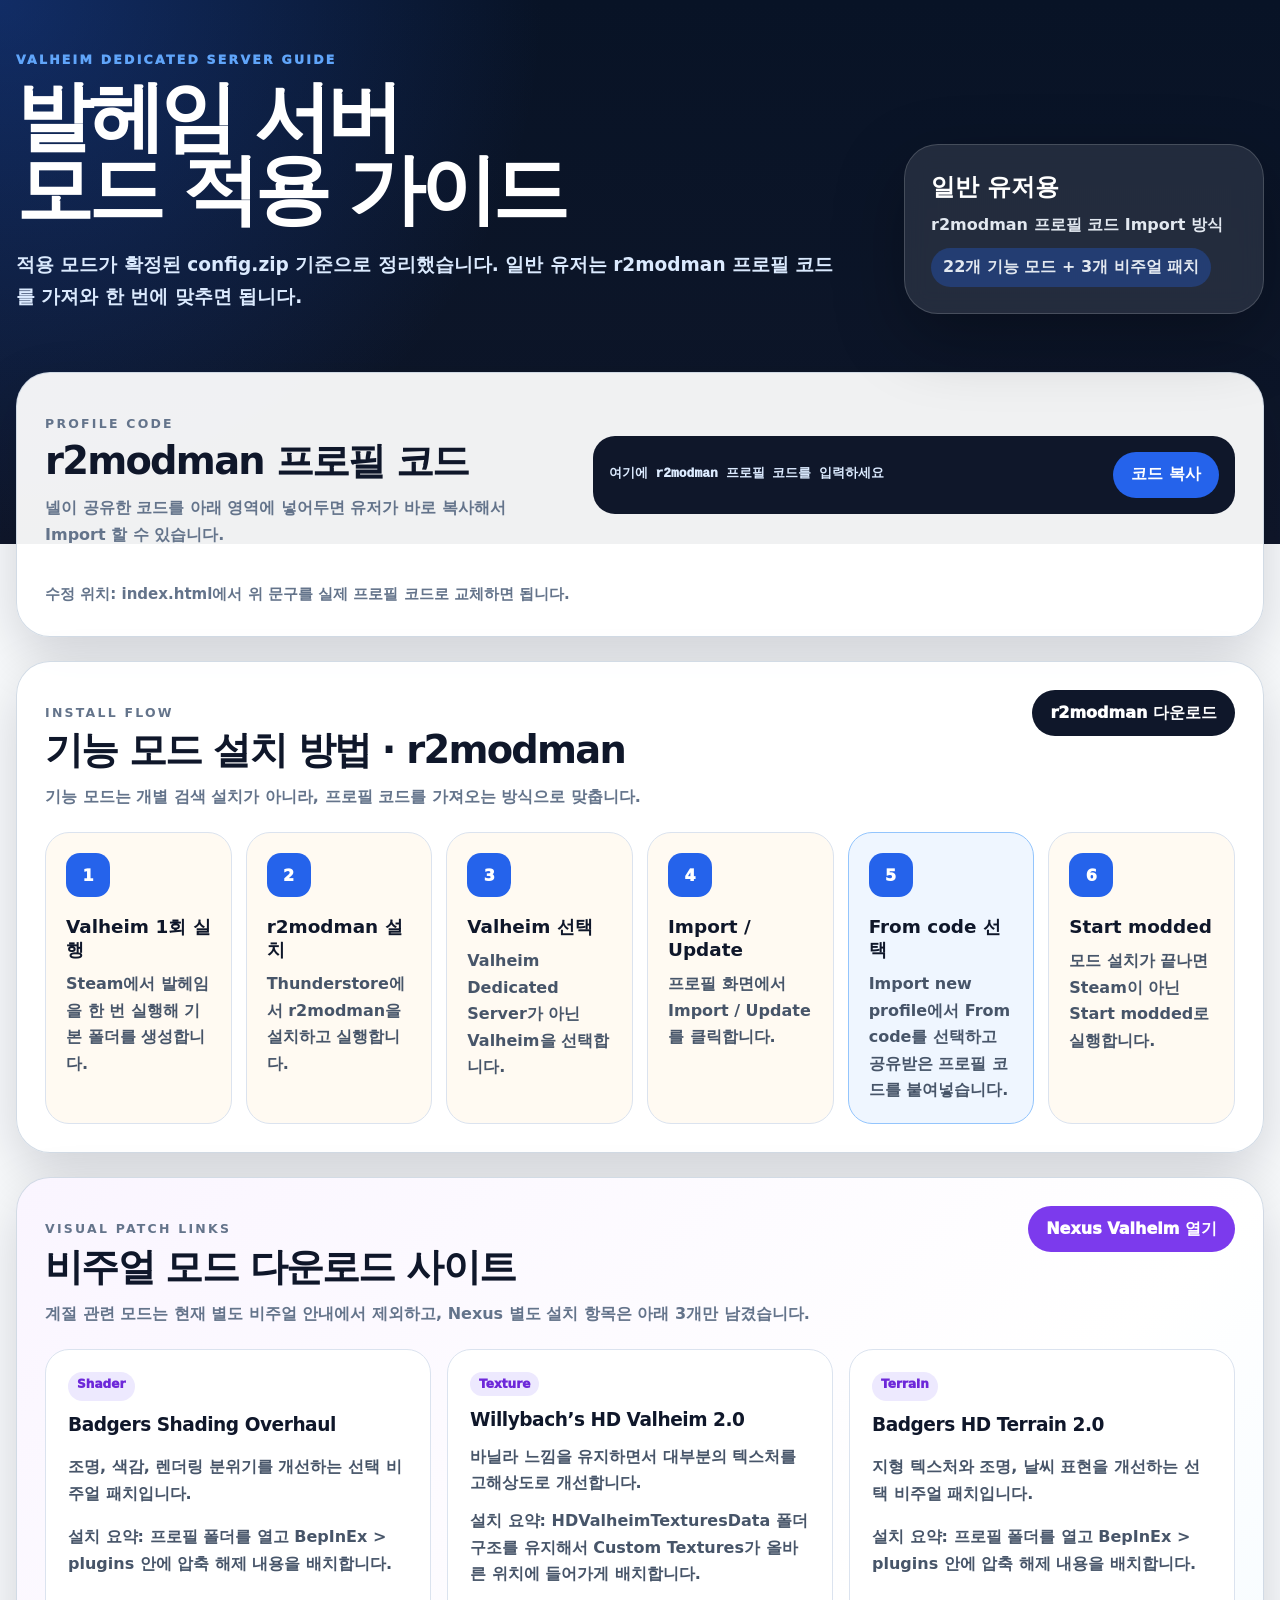
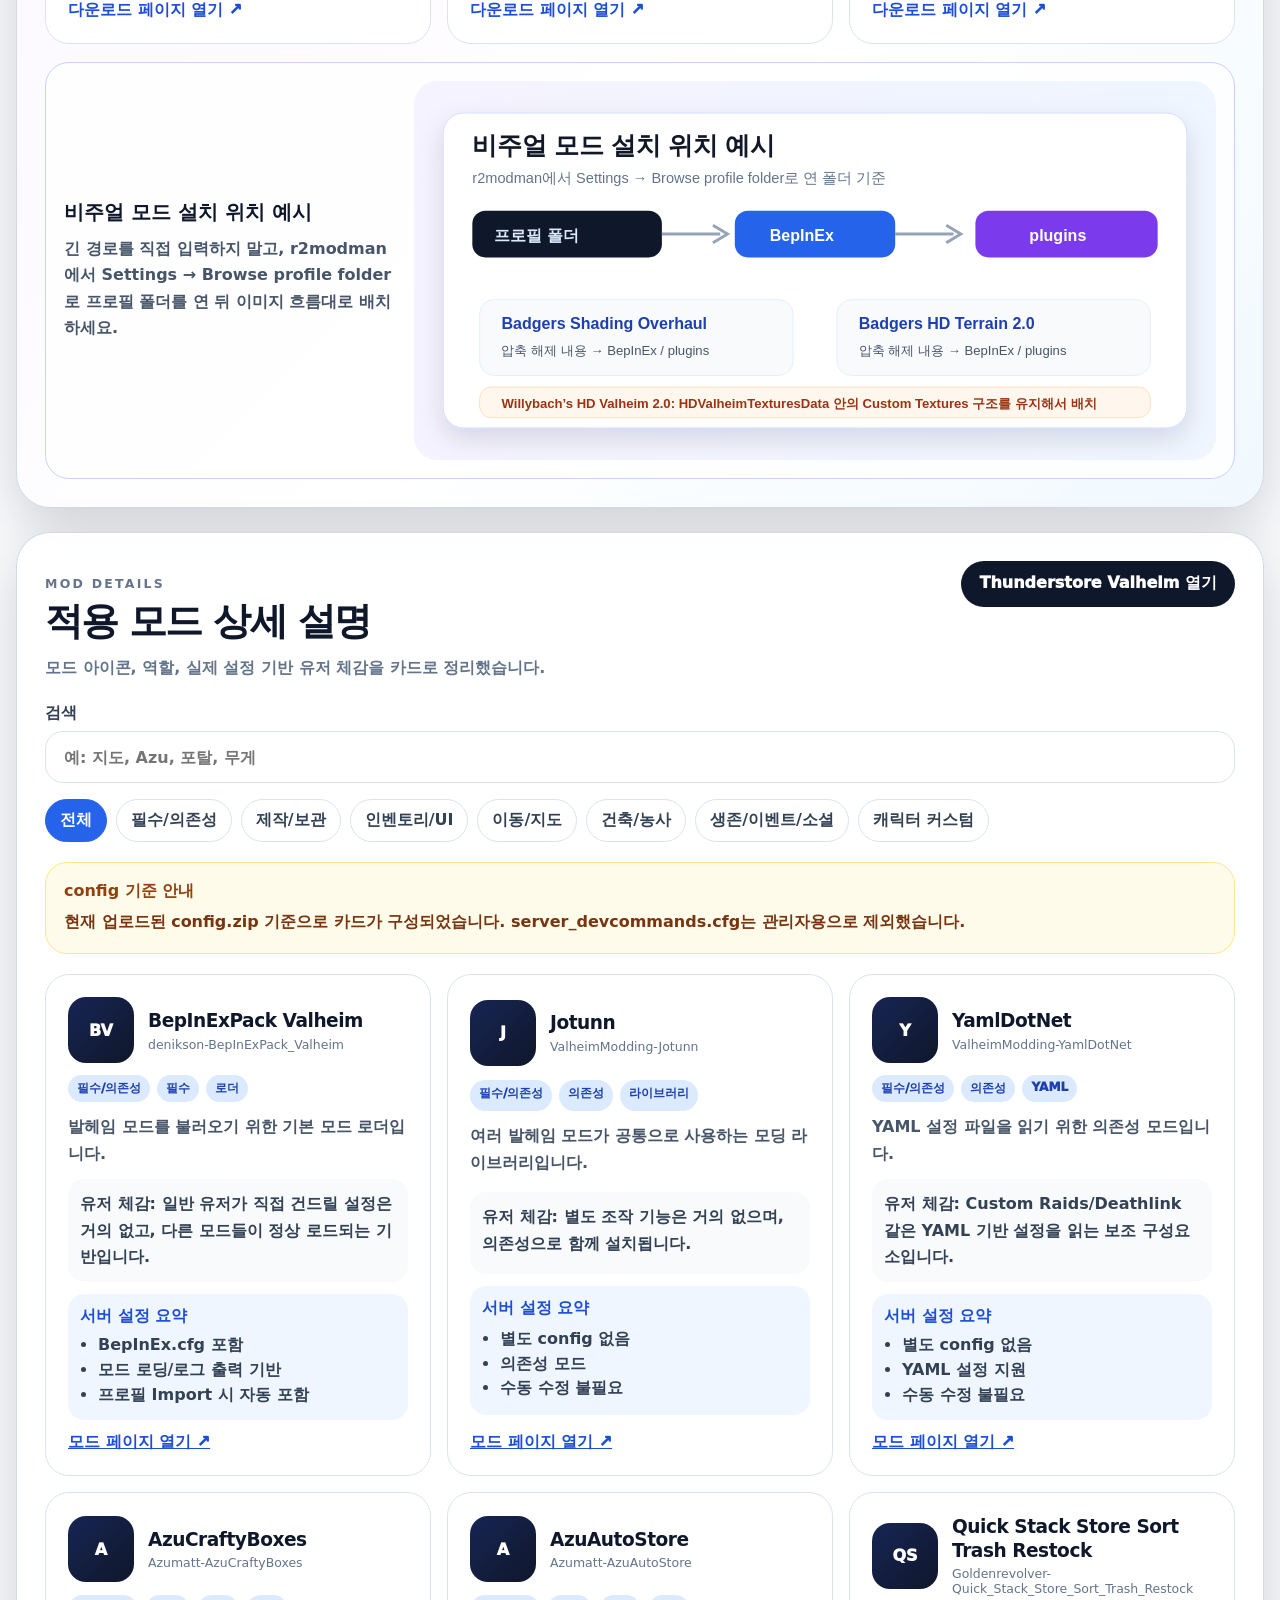
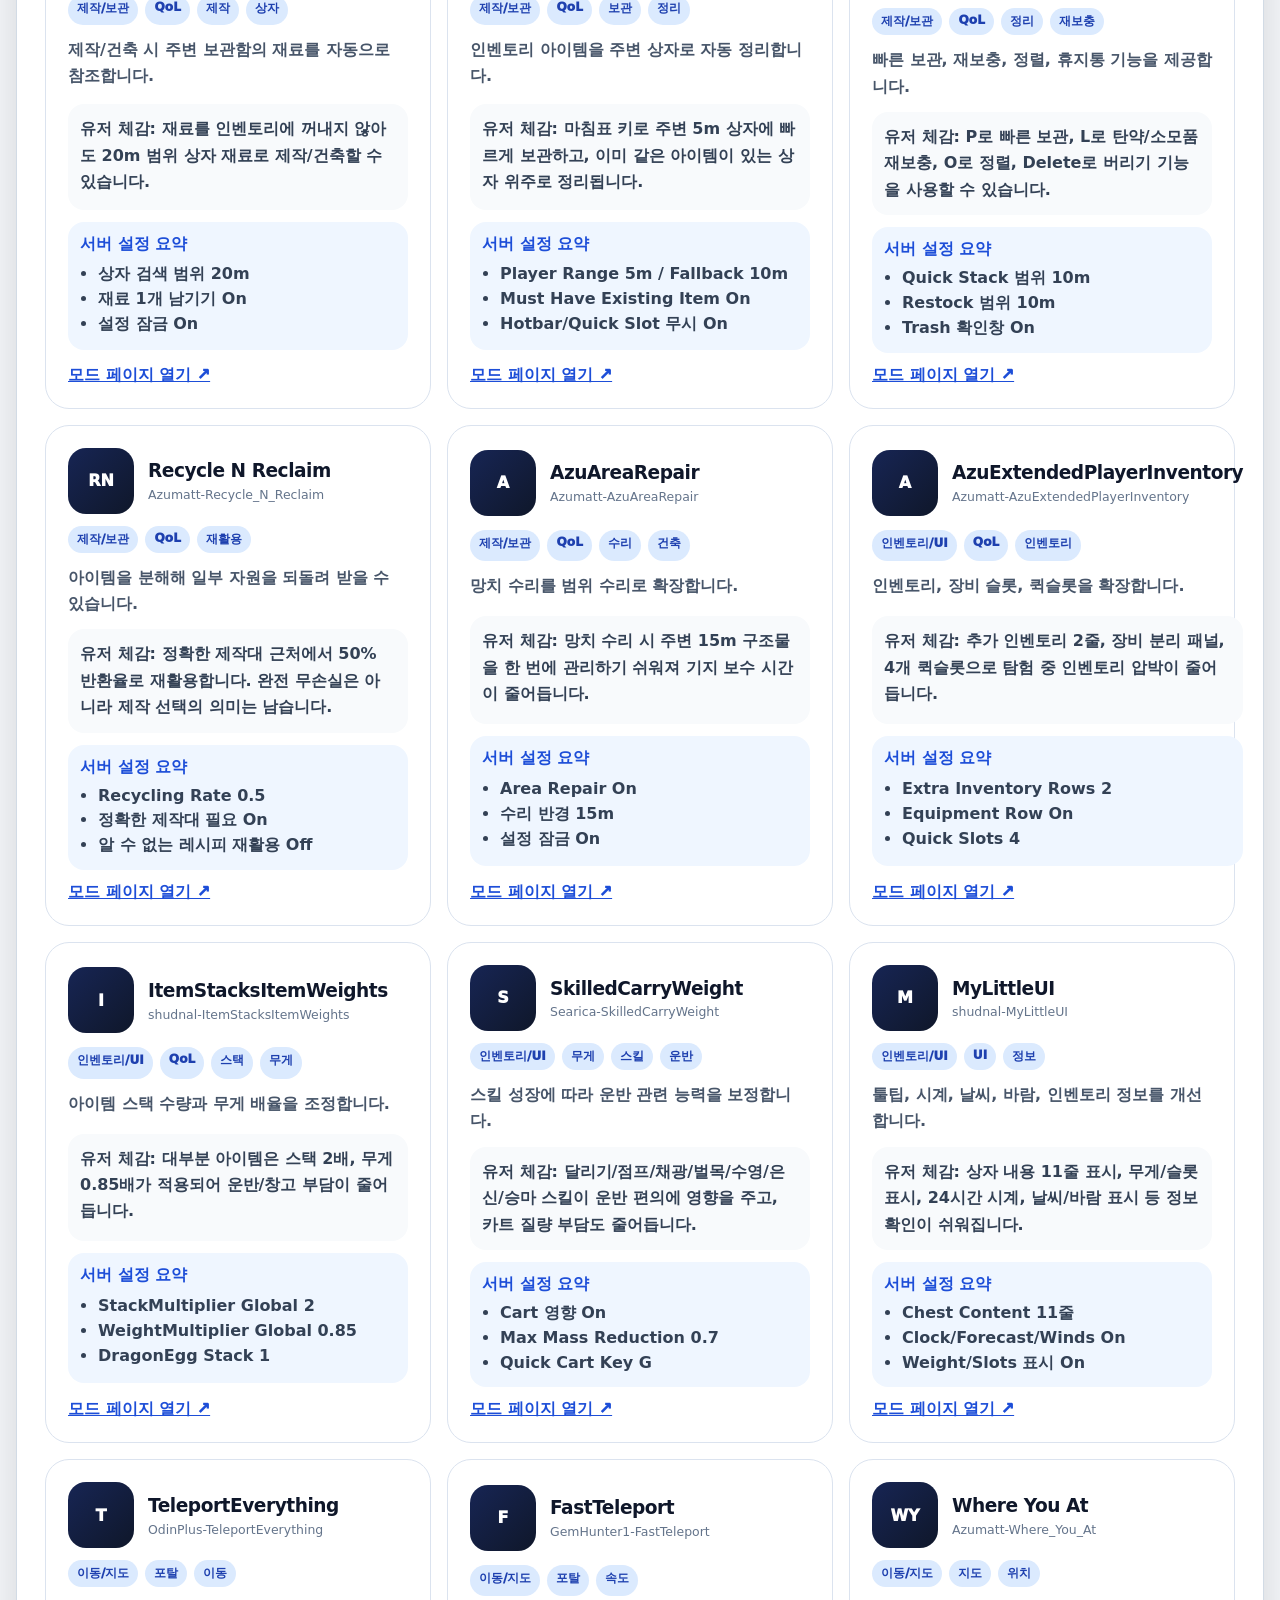
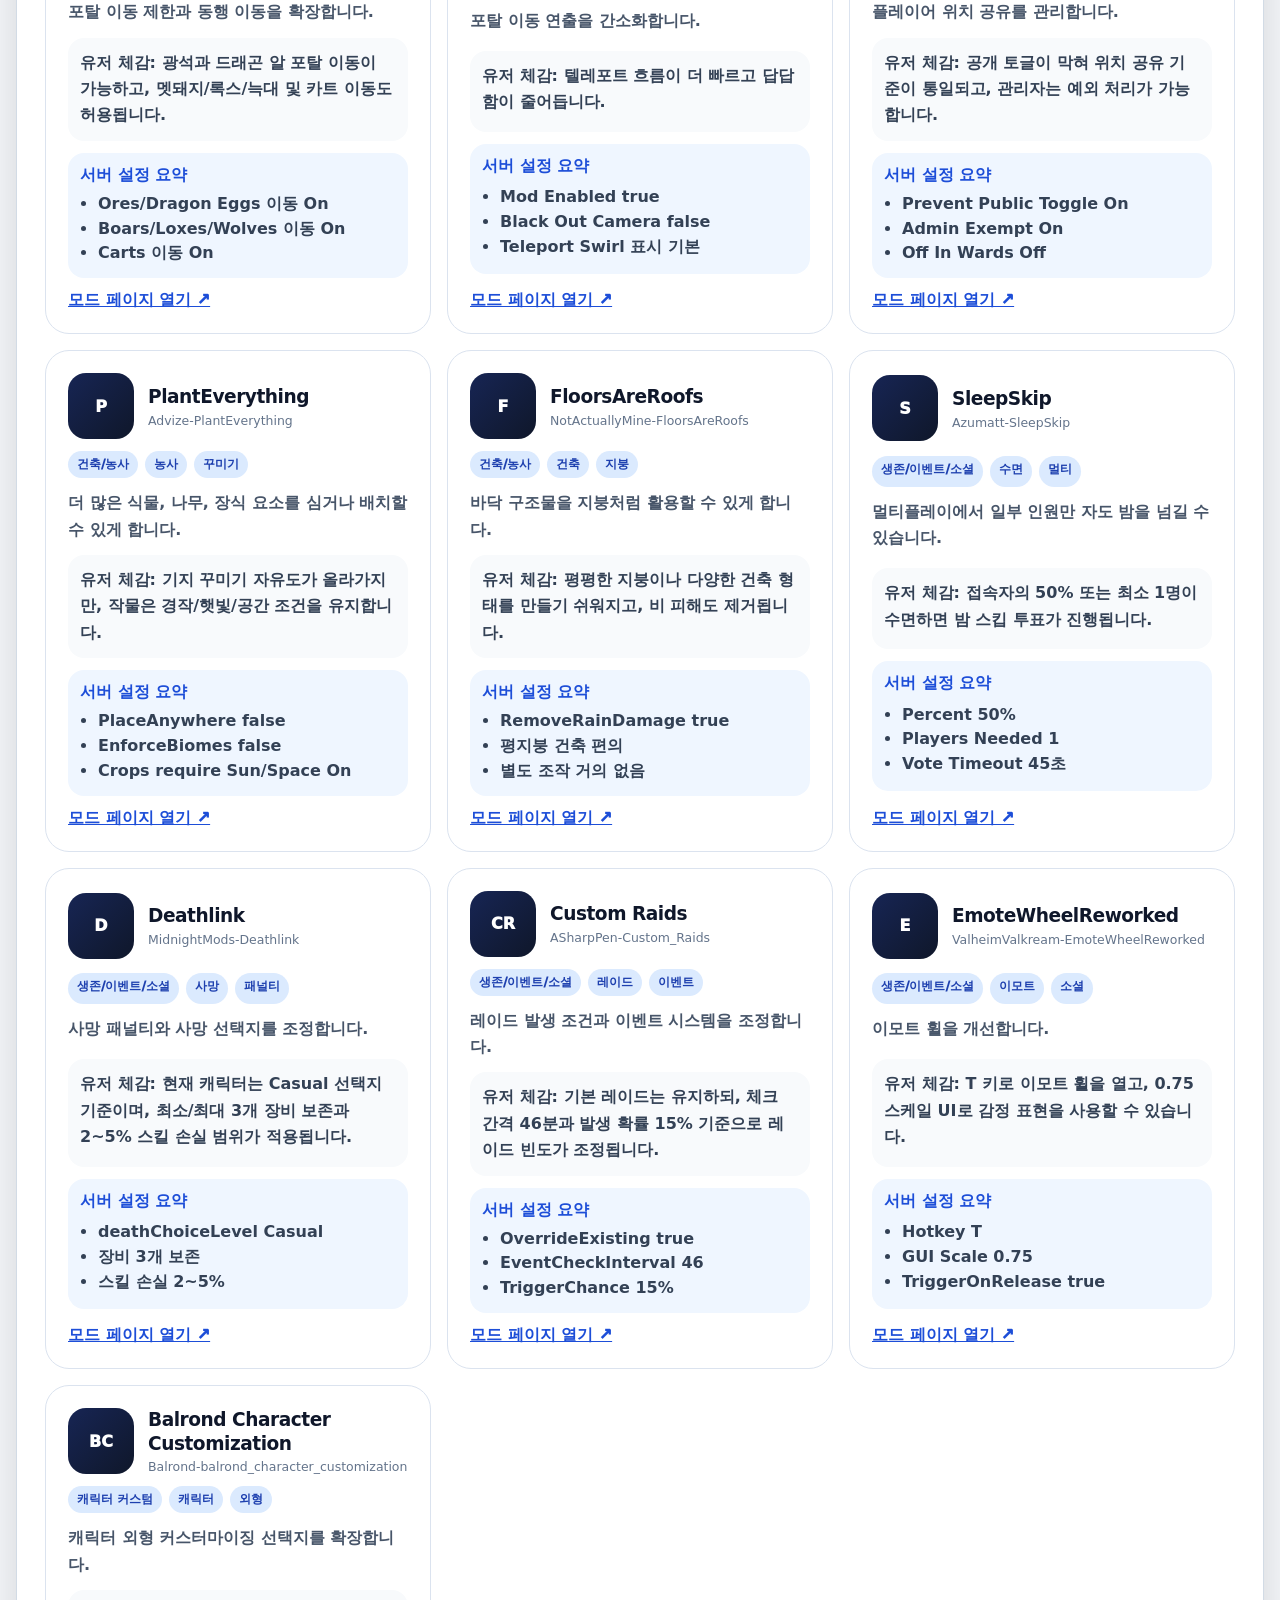
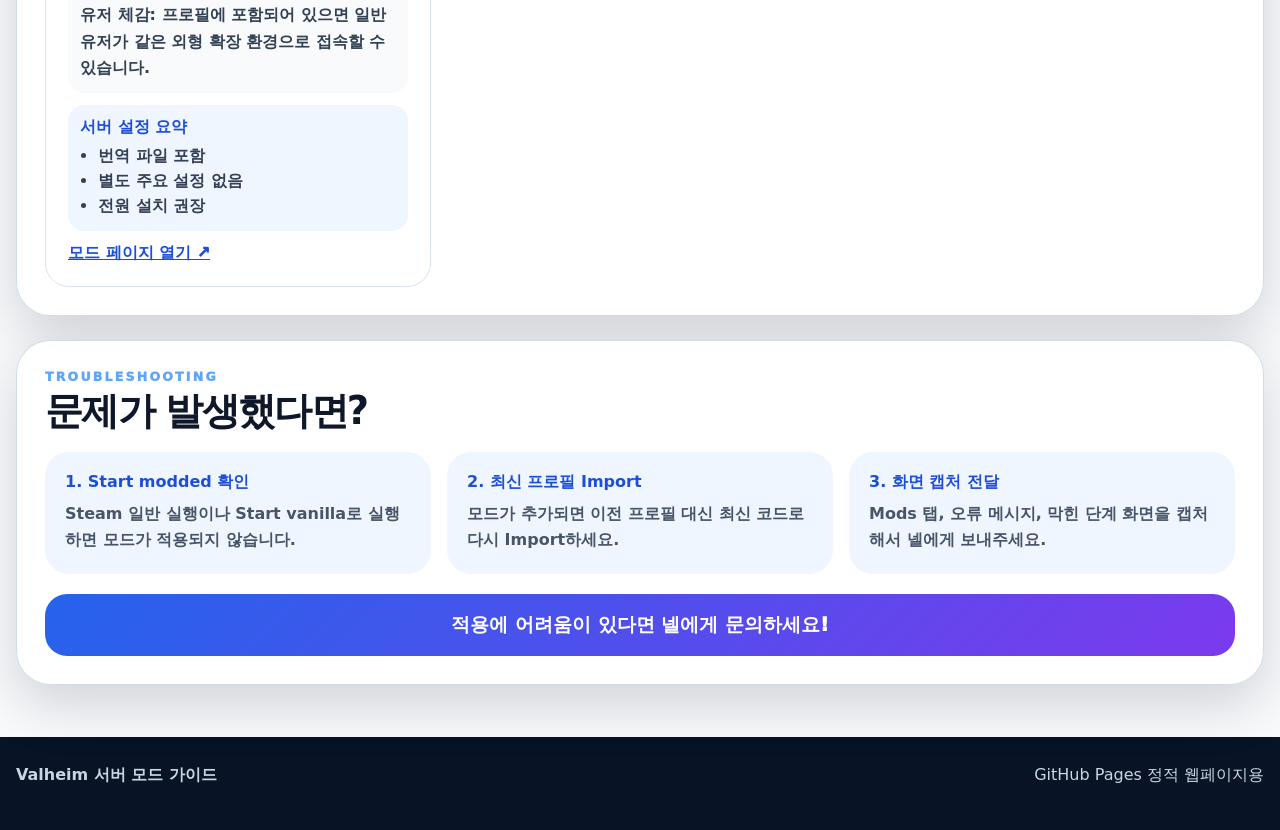
==== commit 4897a63c: "Add files via upload" ====
--- a/index_single_file.html
+++ b/index_single_file.html
@@ -4,9 +4,33 @@
   <meta charset="utf-8" />
   <meta name="viewport" content="width=device-width, initial-scale=1" />
   <title>Valheim 서버 모드 가이드</title>
-  <meta name="description" content="발헤임 서버 일반 유저용 r2modman 프로필 Import, 실제 설정값, 모드 설명 가이드" />
+  <meta name="description" content="발헤임 서버 일반 유저용 r2modman 프로필 Import 및 모드 설명 가이드" />
   <style>
-:root{--bg:#081326;--text:#0f172a;--muted:#64748b;--line:#dbe3ef;--blue:#2563eb;--violet:#7c3aed;--emerald:#059669;--amber:#f59e0b;--radius:24px;--radius-lg:34px;--shadow:0 20px 55px rgba(2,6,23,.16)}*{box-sizing:border-box}html{scroll-behavior:smooth}body{margin:0;font-family:ui-sans-serif,system-ui,-apple-system,BlinkMacSystemFont,"Apple SD Gothic Neo","Noto Sans KR","Segoe UI",sans-serif;color:var(--text);background:radial-gradient(circle at top left,rgba(37,99,235,.32),transparent 34rem),linear-gradient(180deg,#081326 0,#0f172a 34rem,#f8fafc 34rem)}a{color:inherit}.container{width:min(1500px,calc(100% - 32px));margin:0 auto}.hero{padding:52px 0 36px;color:#fff}.hero__inner{display:grid;grid-template-columns:minmax(0,1fr) 400px;gap:28px;align-items:end}.eyebrow,.section-kicker{margin:0;color:#60a5fa;font-size:.78rem;font-weight:950;letter-spacing:.18em;text-transform:uppercase}.hero h1{margin:14px 0 0;font-size:clamp(2.6rem,6vw,5.4rem);line-height:.95;letter-spacing:-.065em}.hero__lead{max-width:900px;margin:22px 0 0;color:#dbeafe;font-size:1.16rem;line-height:1.75;font-weight:650}.hero__panel{display:grid;gap:12px;padding:26px;border:1px solid rgba(255,255,255,.16);border-radius:var(--radius-lg);background:rgba(255,255,255,.1);box-shadow:0 24px 70px rgba(0,0,0,.28);backdrop-filter:blur(12px)}.hero__panel strong{font-size:1.5rem}.hero__panel span{color:#e2e8f0;font-weight:700}.hero__count{width:fit-content;padding:9px 12px;border-radius:999px;background:rgba(37,99,235,.3)}main{display:grid;gap:24px;padding:22px 0 52px}.section-card{padding:28px;border:1px solid rgba(203,213,225,.85);border-radius:var(--radius-lg);background:rgba(255,255,255,.94);box-shadow:var(--shadow)}.section-head{display:flex;align-items:flex-start;justify-content:space-between;gap:22px;margin-bottom:22px}.section-head h2,.profile-code h2,.help-section h2{margin:5px 0 0;font-size:clamp(1.65rem,3vw,2.7rem);line-height:1.12;letter-spacing:-.045em}.section-head p,.profile-code p{margin:12px 0 0;color:var(--muted);line-height:1.7;font-weight:680}.button{appearance:none;display:inline-flex;align-items:center;justify-content:center;min-height:46px;padding:0 18px;border:0;border-radius:999px;color:#fff;background:var(--blue);font-weight:950;text-decoration:none;cursor:pointer;transition:.18s}.button:hover{transform:translateY(-1px);box-shadow:0 14px 30px rgba(37,99,235,.25)}.button--dark{background:#0f172a;white-space:nowrap}.button--nexus{background:var(--violet);white-space:nowrap}.profile-code{display:grid;grid-template-columns:minmax(0,.9fr) minmax(320px,1.1fr);gap:22px;align-items:center}.code-box{display:grid;grid-template-columns:minmax(0,1fr) auto;gap:12px;align-items:center;padding:16px;border-radius:22px;background:#0f172a}.code-box code{display:block;min-width:0;color:#dbeafe;font-weight:950;line-height:1.6;overflow-wrap:anywhere}.hint{grid-column:1/-1;margin:-6px 0 0;color:var(--muted);font-size:.94rem}.step-grid{display:grid;grid-template-columns:repeat(6,minmax(0,1fr));gap:14px}.step-card{min-height:210px;padding:20px;border:1px solid var(--line);border-radius:var(--radius);background:#fffaf2}.step-card span{display:grid;place-items:center;width:44px;height:44px;border-radius:14px;color:#fff;background:var(--blue);font-weight:950}.step-card h3{margin:18px 0 0;font-size:1.15rem;line-height:1.25}.step-card p{margin:10px 0 0;color:#475569;line-height:1.65;font-weight:720}.step-card--accent{background:#eff6ff;border-color:#93c5fd}.visual-section{background:linear-gradient(135deg,#faf5ff,#fff 58%,#f0f9ff)}.visual-grid,.mod-grid,.help-grid{display:grid;gap:16px}.visual-grid{grid-template-columns:repeat(3,minmax(0,1fr))}.mod-grid{grid-template-columns:repeat(3,minmax(0,1fr))}.help-grid{grid-template-columns:repeat(3,minmax(0,1fr));margin-top:20px}.visual-card,.mod-card{position:relative;display:grid;gap:12px;min-height:190px;padding:22px;border:1px solid var(--line);border-radius:var(--radius);background:#fff;text-decoration:none;transition:.18s}.visual-card:hover,.mod-card:hover{transform:translateY(-2px);border-color:#93c5fd;box-shadow:0 18px 45px rgba(2,6,23,.13)}.visual-card h3,.mod-card h3{margin:0;font-size:1.16rem;line-height:1.28;letter-spacing:-.025em}.visual-card p,.mod-card p{margin:0;color:#475569;line-height:1.65;font-weight:680}.visual-path,.settings-table{padding:12px;border-radius:16px;background:#f8fafc;color:#334155!important;overflow-wrap:anywhere}.visual-path code{font-size:.82rem;font-weight:850}.notice{margin-top:18px;padding:18px;border:1px solid #fde68a;border-radius:22px;background:#fffbeb}.notice strong{color:#92400e}.notice p{margin:7px 0 0;color:#78350f;line-height:1.65;font-weight:700}.toolbar{display:grid;gap:16px;margin-bottom:20px}.search{display:grid;gap:7px;color:#334155;font-weight:950}.search input{width:100%;min-height:52px;padding:0 18px;border:1px solid var(--line);border-radius:18px;outline:none;font-weight:750}.search input:focus{border-color:var(--blue);box-shadow:0 0 0 4px rgba(37,99,235,.12)}.category-tabs{display:flex;flex-wrap:wrap;gap:9px}.tab{padding:10px 14px;border:1px solid var(--line);border-radius:999px;color:#334155;background:#fff;font-weight:900;cursor:pointer}.tab[aria-pressed=true]{color:#fff;background:var(--blue);border-color:var(--blue)}.badge-row{display:flex;flex-wrap:wrap;gap:7px}.badge{width:fit-content;padding:5px 9px;border-radius:999px;color:#1e40af;background:#dbeafe;font-size:.76rem;font-weight:950}.badge--violet{color:#6d28d9;background:#ede9fe}.mod-card__top{display:grid;grid-template-columns:56px minmax(0,1fr);gap:14px;align-items:center}.mod-icon{width:56px;height:56px;border-radius:16px;background:linear-gradient(135deg,#1d4ed8,#0f172a);display:grid;place-items:center;color:#fff;font-weight:950;font-size:1rem;overflow:hidden;box-shadow:0 10px 26px rgba(15,23,42,.16)}.mod-icon img{width:100%;height:100%;object-fit:cover}.mod-card__name small{display:block;margin-top:4px;color:var(--muted);font-size:.78rem;overflow-wrap:anywhere}.mod-card__effect{padding:12px;border-radius:16px;background:#f8fafc;color:#334155!important}.mod-card__link{margin-top:auto;color:#1d4ed8;font-weight:950}.details-btn{width:fit-content;padding:9px 12px;border:1px solid #bfdbfe;border-radius:999px;background:#eff6ff;color:#1d4ed8;font-weight:950;cursor:pointer}.settings-table{display:none}.settings-table.open{display:block}.settings-table dl{display:grid;grid-template-columns:minmax(130px,.45fr) minmax(0,1fr);gap:8px 12px;margin:0}.settings-table dt{font-weight:950;color:#0f172a}.settings-table dd{margin:0;color:#475569;font-weight:700;overflow-wrap:anywhere}.empty{padding:24px;border-radius:var(--radius);background:#f8fafc;color:var(--muted);font-weight:900;text-align:center}.help-grid article{display:grid;gap:8px;padding:20px;border-radius:var(--radius);background:#eff6ff}.help-grid strong{color:#1d4ed8}.help-grid span{color:#475569;line-height:1.65;font-weight:700}.contact{margin:20px 0 0;padding:18px;border-radius:22px;color:#fff;background:linear-gradient(135deg,var(--blue),var(--violet));font-size:1.2rem;font-weight:950;text-align:center}.footer{padding:28px 0 44px;color:#cbd5e1;background:#081326}.footer .container{display:flex;justify-content:space-between;gap:12px}@media(max-width:1180px){.hero__inner,.profile-code{grid-template-columns:1fr}.step-grid{grid-template-columns:repeat(3,minmax(0,1fr))}.mod-grid,.visual-grid,.help-grid{grid-template-columns:repeat(2,minmax(0,1fr))}}@media(max-width:760px){.container{width:min(100% - 22px,1500px)}.hero{padding-top:34px}.hero__panel{padding:20px}.section-card{padding:20px;border-radius:24px}.section-head{display:grid}.profile-code{gap:16px}.code-box{grid-template-columns:1fr}.step-grid,.mod-grid,.visual-grid,.help-grid{grid-template-columns:1fr}.step-card{min-height:unset}.settings-table dl{grid-template-columns:1fr}.footer .container{display:grid}}
+
+:root { --bg:#081326; --card:#fff; --text:#0f172a; --muted:#64748b; --line:#dbe3ef; --blue:#2563eb; --blue-dark:#1d4ed8; --violet:#7c3aed; --radius:24px; --radius-lg:34px; --shadow:0 20px 55px rgba(2,6,23,.16); }
+* { box-sizing:border-box; } html { scroll-behavior:smooth; } body { margin:0; font-family:ui-sans-serif,system-ui,-apple-system,BlinkMacSystemFont,"Apple SD Gothic Neo","Noto Sans KR","Segoe UI",sans-serif; color:var(--text); background:radial-gradient(circle at top left,rgba(37,99,235,.32),transparent 34rem),linear-gradient(180deg,#081326 0,#0f172a 34rem,#f8fafc 34rem); } a { color:inherit; } button,input { font:inherit; }
+.container { width:min(1500px,calc(100% - 32px)); margin:0 auto; }
+.hero { padding:52px 0 36px; color:white; } .hero__inner { display:grid; grid-template-columns:minmax(0,1fr) 360px; gap:28px; align-items:end; }
+.eyebrow,.section-kicker { margin:0; color:#60a5fa; font-size:.78rem; font-weight:950; letter-spacing:.18em; text-transform:uppercase; }
+.hero h1 { margin:14px 0 0; font-size:clamp(2.6rem,6vw,5.4rem); line-height:.95; letter-spacing:-.065em; } .hero__lead { max-width:820px; margin:22px 0 0; color:#dbeafe; font-size:1.16rem; line-height:1.75; font-weight:650; }
+.hero__panel { display:grid; gap:12px; padding:26px; border:1px solid rgba(255,255,255,.16); border-radius:var(--radius-lg); background:rgba(255,255,255,.1); box-shadow:0 24px 70px rgba(0,0,0,.28); backdrop-filter:blur(12px); } .hero__panel strong { font-size:1.5rem; } .hero__panel span { color:#e2e8f0; font-weight:700; } .hero__count { width:fit-content; padding:9px 12px; border-radius:999px; background:rgba(37,99,235,.3); }
+main { display:grid; gap:24px; padding:22px 0 52px; } .section-card { padding:28px; border:1px solid rgba(203,213,225,.85); border-radius:var(--radius-lg); background:rgba(255,255,255,.94); box-shadow:var(--shadow); }
+.section-head { display:flex; align-items:flex-start; justify-content:space-between; gap:22px; margin-bottom:22px; } .section-head h2,.profile-code h2,.help-section h2 { margin:5px 0 0; font-size:clamp(1.65rem,3vw,2.7rem); line-height:1.12; letter-spacing:-.045em; } .section-head p,.profile-code p { margin:12px 0 0; color:var(--muted); line-height:1.7; font-weight:680; }
+.button { appearance:none; display:inline-flex; align-items:center; justify-content:center; min-height:46px; padding:0 18px; border:0; border-radius:999px; color:white; background:var(--blue); font-weight:950; text-decoration:none; cursor:pointer; transition:.18s; } .button:hover { transform:translateY(-1px); box-shadow:0 14px 30px rgba(37,99,235,.25); } .button--dark { background:#0f172a; white-space:nowrap; } .button--dark:hover { background:var(--blue-dark); } .button--nexus { background:var(--violet); white-space:nowrap; }
+.profile-code { display:grid; grid-template-columns:minmax(0,.9fr) minmax(320px,1.1fr); gap:22px; align-items:center; } .code-box { display:grid; grid-template-columns:minmax(0,1fr) auto; gap:12px; align-items:center; padding:16px; border-radius:22px; background:#0f172a; } .code-box code { display:block; min-width:0; color:#dbeafe; font-weight:950; line-height:1.6; overflow-wrap:anywhere; } .hint { grid-column:1/-1; margin:-6px 0 0; color:var(--muted); font-size:.94rem; }
+.step-grid { display:grid; grid-template-columns:repeat(6,minmax(0,1fr)); gap:14px; } .step-card { min-height:210px; padding:20px; border:1px solid var(--line); border-radius:var(--radius); background:#fffaf2; } .step-card span { display:grid; place-items:center; width:44px; height:44px; border-radius:14px; color:white; background:var(--blue); font-weight:950; } .step-card h3 { margin:18px 0 0; font-size:1.15rem; line-height:1.25; } .step-card p { margin:10px 0 0; color:#475569; line-height:1.65; font-weight:720; } .step-card--accent { background:#eff6ff; border-color:#93c5fd; }
+.visual-section { background:linear-gradient(135deg,#faf5ff,#fff 58%,#f0f9ff); } .visual-grid { display:grid; grid-template-columns:repeat(3,minmax(0,1fr)); gap:16px; }
+.visual-card,.mod-card { position:relative; display:grid; gap:12px; min-height:190px; padding:22px; border:1px solid var(--line); border-radius:var(--radius); background:white; text-decoration:none; transition:.18s; } .visual-card:hover,.mod-card:hover { transform:translateY(-2px); border-color:#93c5fd; box-shadow:0 18px 45px rgba(2,6,23,.13); }
+.badge-row { display:flex; flex-wrap:wrap; gap:7px; } .badge { width:fit-content; padding:5px 9px; border-radius:999px; color:#1e40af; background:#dbeafe; font-size:.76rem; font-weight:950; } .badge--violet { color:#6d28d9; background:#ede9fe; }
+.visual-card h3,.mod-card h3 { margin:0; font-size:1.16rem; line-height:1.28; letter-spacing:-.025em; } .visual-card p,.mod-card p { margin:0; color:#475569; line-height:1.65; font-weight:680; }
+.install-example { display:grid; grid-template-columns:330px minmax(0,1fr); gap:20px; align-items:center; margin-top:18px; padding:18px; border:1px solid #c7d2fe; border-radius:24px; background:rgba(255,255,255,.8); } .install-example h3 { margin:0; font-size:1.25rem; } .install-example p { margin:10px 0 0; color:#475569; line-height:1.65; font-weight:700; } .install-example img { display:block; width:100%; height:auto; border-radius:18px; }
+.notice { margin-bottom:20px; padding:18px; border:1px solid #fde68a; border-radius:22px; background:#fffbeb; } .notice strong { color:#92400e; } .notice p { margin:7px 0 0; color:#78350f; line-height:1.65; font-weight:700; }
+.toolbar { display:grid; gap:16px; margin-bottom:20px; } .search { display:grid; gap:7px; color:#334155; font-weight:950; } .search input { width:100%; min-height:52px; padding:0 18px; border:1px solid var(--line); border-radius:18px; outline:none; font-weight:750; } .search input:focus { border-color:var(--blue); box-shadow:0 0 0 4px rgba(37,99,235,.12); } .category-tabs { display:flex; flex-wrap:wrap; gap:9px; } .tab { padding:10px 14px; border:1px solid var(--line); border-radius:999px; color:#334155; background:white; font-weight:900; cursor:pointer; } .tab[aria-pressed="true"] { color:white; background:var(--blue); border-color:var(--blue); }
+.mod-grid { display:grid; grid-template-columns:repeat(3,minmax(0,1fr)); gap:16px; } .mod-card { min-height:330px; } .mod-card__top { display:flex; gap:14px; align-items:center; } .mod-icon { width:66px; height:66px; flex:0 0 66px; display:grid; place-items:center; border-radius:18px; overflow:hidden; background:linear-gradient(135deg,#172554,#0f172a); color:white; font-weight:950; } .mod-icon img { display:block; width:100%; height:100%; object-fit:cover; } .mod-card__name small { display:block; margin-top:4px; color:var(--muted); font-size:.78rem; overflow-wrap:anywhere; } .mod-card__effect { padding:12px; border-radius:16px; background:#f8fafc; color:#334155!important; } .server-summary { display:grid; gap:6px; padding:12px; border-radius:16px; background:#eff6ff; } .server-summary strong { color:#1d4ed8; } .server-summary ul { margin:0; padding-left:18px; color:#334155; line-height:1.55; font-weight:720; } .mod-card__link { margin-top:auto; color:var(--blue-dark); font-weight:950; }
+.empty { padding:24px; border-radius:var(--radius); background:#f8fafc; color:var(--muted); font-weight:900; text-align:center; } .help-grid { display:grid; grid-template-columns:repeat(3,minmax(0,1fr)); gap:16px; margin-top:20px; } .help-grid article { display:grid; gap:8px; padding:20px; border-radius:var(--radius); background:#eff6ff; } .help-grid strong { color:#1d4ed8; } .help-grid span { color:#475569; line-height:1.65; font-weight:700; } .contact { margin:20px 0 0; padding:18px; border-radius:22px; color:white; background:linear-gradient(135deg,var(--blue),var(--violet)); font-size:1.2rem; font-weight:950; text-align:center; } .footer { padding:28px 0 44px; color:#cbd5e1; background:#081326; } .footer .container { display:flex; justify-content:space-between; gap:12px; }
+@media (max-width:1180px) { .hero__inner,.profile-code { grid-template-columns:1fr; } .step-grid { grid-template-columns:repeat(3,minmax(0,1fr)); } .mod-grid,.visual-grid,.help-grid { grid-template-columns:repeat(2,minmax(0,1fr)); } .install-example { grid-template-columns:1fr; } }
+@media (max-width:760px) { .container { width:min(100% - 22px,1500px); } .hero { padding-top:34px; } .hero__panel { padding:20px; } .section-card { padding:20px; border-radius:24px; } .section-head { display:grid; } .profile-code { gap:16px; } .code-box { grid-template-columns:1fr; } .step-grid,.mod-grid,.visual-grid,.help-grid { grid-template-columns:1fr; } .step-card { min-height:unset; } .footer .container { display:grid; } }
+
 </style>
 </head>
 <body>
@@ -15,39 +39,23 @@
       <div>
         <p class="eyebrow">Valheim Dedicated Server Guide</p>
         <h1>발헤임 서버<br/>모드 적용 가이드</h1>
-        <p class="hero__lead">업로드한 config 기준으로 실제 적용값을 설명하는 HTML 카드형 안내입니다. 모드 아이콘, 검색, 카테고리 필터, 비주얼 패치 설치 위치를 포함했습니다.</p>
+        <p class="hero__lead">적용 모드가 확정된 config.zip 기준으로 정리했습니다. 일반 유저는 r2modman 프로필 코드를 가져와 한 번에 맞추면 됩니다.</p>
       </div>
       <aside class="hero__panel">
         <strong>일반 유저용</strong>
         <span>r2modman 프로필 코드 Import 방식</span>
-        <span class="hero__count">24개 기능/커스텀 모드 + 6개 비주얼 패치</span>
+        <span class="hero__count">22개 기능 모드 + 3개 비주얼 패치</span>
       </aside>
     </div>
   </header>
-
   <main class="container">
     <section class="profile-code section-card" id="profile">
-      <div>
-        <p class="section-kicker">Profile Code</p>
-        <h2>r2modman 프로필 코드</h2>
-        <p>넬이 공유한 코드를 아래 영역에 넣어두면 유저가 바로 복사해서 Import 할 수 있습니다.</p>
-      </div>
-      <div class="code-box">
-        <code id="profileCode">여기에 r2modman 프로필 코드를 입력하세요</code>
-        <button class="button" id="copyProfileCode" type="button">코드 복사</button>
-      </div>
+      <div><p class="section-kicker">Profile Code</p><h2>r2modman 프로필 코드</h2><p>넬이 공유한 코드를 아래 영역에 넣어두면 유저가 바로 복사해서 Import 할 수 있습니다.</p></div>
+      <div class="code-box"><code id="profileCode">여기에 r2modman 프로필 코드를 입력하세요</code><button class="button" id="copyProfileCode" type="button">코드 복사</button></div>
       <p class="hint">수정 위치: <strong>index.html</strong>에서 위 문구를 실제 프로필 코드로 교체하면 됩니다.</p>
     </section>
-
     <section class="section-card">
-      <div class="section-head">
-        <div>
-          <p class="section-kicker">Install Flow</p>
-          <h2>기능 모드 설치 방법 · r2modman</h2>
-          <p>기능 모드는 개별 검색 설치가 아니라, 프로필 코드를 가져오는 방식으로 맞춥니다.</p>
-        </div>
-        <a class="button button--dark" href="https://thunderstore.io/package/ebkr/r2modman/" target="_blank" rel="noreferrer">r2modman 다운로드</a>
-      </div>
+      <div class="section-head"><div><p class="section-kicker">Install Flow</p><h2>기능 모드 설치 방법 · r2modman</h2><p>기능 모드는 개별 검색 설치가 아니라, 프로필 코드를 가져오는 방식으로 맞춥니다.</p></div><a class="button button--dark" href="https://thunderstore.io/package/ebkr/r2modman/" target="_blank" rel="noreferrer">r2modman 다운로드</a></div>
       <div class="step-grid">
         <article class="step-card"><span>1</span><h3>Valheim 1회 실행</h3><p>Steam에서 발헤임을 한 번 실행해 기본 폴더를 생성합니다.</p></article>
         <article class="step-card"><span>2</span><h3>r2modman 설치</h3><p>Thunderstore에서 r2modman을 설치하고 실행합니다.</p></article>
@@ -57,1127 +65,50 @@
         <article class="step-card"><span>6</span><h3>Start modded</h3><p>모드 설치가 끝나면 Steam이 아닌 Start modded로 실행합니다.</p></article>
       </div>
     </section>
-
     <section class="section-card visual-section" id="visuals">
-      <div class="section-head">
-        <div>
-          <p class="section-kicker">Visual Patch Links</p>
-          <h2>비주얼 모드 다운로드 및 설치 위치</h2>
-          <p>비주얼 패치는 선택 설치입니다. 아래 경로는 r2modman의 <strong>Settings → Browse profile folder</strong>로 연 프로필 폴더 기준입니다.</p>
-        </div>
-        <a class="button button--nexus" href="https://www.nexusmods.com/valheim" target="_blank" rel="noreferrer">Nexus Valheim 열기</a>
-      </div>
+      <div class="section-head"><div><p class="section-kicker">Visual Patch Links</p><h2>비주얼 모드 다운로드 사이트</h2><p>계절 관련 모드는 현재 별도 비주얼 안내에서 제외하고, Nexus 별도 설치 항목은 아래 3개만 남겼습니다.</p></div><a class="button button--nexus" href="https://www.nexusmods.com/valheim" target="_blank" rel="noreferrer">Nexus Valheim 열기</a></div>
       <div class="visual-grid" id="visualGrid"></div>
-      <div class="notice">
-        <strong>설치 주의</strong>
-        <p>셰이더/텍스처 파일은 r2modman 프로필 코드에 포함되지 않을 수 있습니다. 모드 페이지 설명 또는 넬이 안내한 경로에 맞춰 복사하세요.</p>
-      </div>
+      <div class="install-example"><div><h3>비주얼 모드 설치 위치 예시</h3><p>긴 경로를 직접 입력하지 말고, r2modman에서 <strong>Settings → Browse profile folder</strong>로 프로필 폴더를 연 뒤 이미지 흐름대로 배치하세요.</p></div><img src="./assets/visual-install-example.svg" alt="비주얼 모드 설치 위치 예시" /></div>
     </section>
-
     <section class="section-card" id="mods">
-      <div class="section-head">
-        <div>
-          <p class="section-kicker">Mod Details</p>
-          <h2>적용 모드 상세 설명 · 실제 설정값 기준</h2>
-          <p>업로드한 config.zip을 기준으로 유저가 체감할 핵심 설정값을 정리했습니다. 각 카드의 “설정값 보기”를 누르면 실제 적용값이 펼쳐집니다.</p>
-        </div>
-        <a class="button button--dark" href="https://thunderstore.io/c/valheim/" target="_blank" rel="noreferrer">Thunderstore Valheim 열기</a>
-      </div>
-
-      <div class="toolbar">
-        <label class="search">
-          <span>검색</span>
-          <input id="modSearch" type="search" placeholder="예: 상자, 포탈, 사망, 캐릭터, 무게" />
-        </label>
-        <div class="category-tabs" id="categoryTabs"></div>
-      </div>
-
-      <div class="mod-grid" id="modGrid"></div>
-      <p class="empty" id="emptyState" hidden>검색 결과가 없습니다.</p>
+      <div class="section-head"><div><p class="section-kicker">Mod Details</p><h2>적용 모드 상세 설명</h2><p>모드 아이콘, 역할, 실제 설정 기반 유저 체감을 카드로 정리했습니다.</p></div><a class="button button--dark" href="https://thunderstore.io/c/valheim/" target="_blank" rel="noreferrer">Thunderstore Valheim 열기</a></div>
+      <div class="toolbar"><label class="search"><span>검색</span><input id="modSearch" type="search" placeholder="예: 지도, Azu, 포탈, 무게" /></label><div class="category-tabs" id="categoryTabs"></div></div>
+      <div class="notice"><strong>config 기준 안내</strong><p>현재 업로드된 config.zip 기준으로 카드가 구성되었습니다. server_devcommands.cfg는 관리자용으로 제외했습니다.</p></div>
+      <div class="mod-grid" id="modGrid"></div><p class="empty" id="emptyState" hidden>검색 결과가 없습니다.</p>
     </section>
-
     <section class="section-card help-section">
-      <div>
-        <p class="section-kicker">Troubleshooting</p>
-        <h2>문제가 발생했다면?</h2>
-      </div>
-      <div class="help-grid">
-        <article><strong>1. Start modded 확인</strong><span>Steam 일반 실행이나 Start vanilla로 실행하면 모드가 적용되지 않습니다.</span></article>
-        <article><strong>2. 최신 프로필 Import</strong><span>모드가 추가되면 이전 프로필 대신 최신 코드로 다시 Import하세요.</span></article>
-        <article><strong>3. 화면 캡처 전달</strong><span>Mods 탭, 오류 메시지, 막힌 단계 화면을 캡처해서 넬에게 보내주세요.</span></article>
-      </div>
+      <div><p class="section-kicker">Troubleshooting</p><h2>문제가 발생했다면?</h2></div>
+      <div class="help-grid"><article><strong>1. Start modded 확인</strong><span>Steam 일반 실행이나 Start vanilla로 실행하면 모드가 적용되지 않습니다.</span></article><article><strong>2. 최신 프로필 Import</strong><span>모드가 추가되면 이전 프로필 대신 최신 코드로 다시 Import하세요.</span></article><article><strong>3. 화면 캡처 전달</strong><span>Mods 탭, 오류 메시지, 막힌 단계 화면을 캡처해서 넬에게 보내주세요.</span></article></div>
       <p class="contact">적용에 어려움이 있다면 넬에게 문의하세요!</p>
     </section>
   </main>
+  <footer class="footer"><div class="container"><strong>Valheim 서버 모드 가이드</strong><span>GitHub Pages 정적 웹페이지용</span></div></footer>
+  <script>window.VALHEIM_MODS = [{"id": "denikson-BepInExPack_Valheim", "display": "BepInExPack Valheim", "category": "필수/의존성", "tags": ["필수", "로더"], "desc": "발헤임 모드를 불러오기 위한 기본 모드 로더입니다.", "effect": "일반 유저가 직접 건드릴 설정은 거의 없고, 다른 모드들이 정상 로드되는 기반입니다.", "summary": ["BepInEx.cfg 포함", "모드 로딩/로그 출력 기반", "프로필 Import 시 자동 포함"], "link": "https://thunderstore.io/c/valheim/p/denikson/BepInExPack_Valheim/", "iconPath": "./assets/icons/denikson-BepInExPack_Valheim.png"}, {"id": "ValheimModding-Jotunn", "display": "Jotunn", "category": "필수/의존성", "tags": ["의존성", "라이브러리"], "desc": "여러 발헤임 모드가 공통으로 사용하는 모딩 라이브러리입니다.", "effect": "별도 조작 기능은 거의 없으며, 의존성으로 함께 설치됩니다.", "summary": ["별도 config 없음", "의존성 모드", "수동 수정 불필요"], "link": "https://thunderstore.io/c/valheim/p/ValheimModding/Jotunn/", "iconPath": "./assets/icons/ValheimModding-Jotunn.png"}, {"id": "ValheimModding-YamlDotNet", "display": "YamlDotNet", "category": "필수/의존성", "tags": ["의존성", "YAML"], "desc": "YAML 설정 파일을 읽기 위한 의존성 모드입니다.", "effect": "Custom Raids/Deathlink 같은 YAML 기반 설정을 읽는 보조 구성요소입니다.", "summary": ["별도 config 없음", "YAML 설정 지원", "수동 수정 불필요"], "link": "https://thunderstore.io/c/valheim/p/ValheimModding/YamlDotNet/", "iconPath": "./assets/icons/ValheimModding-YamlDotNet.png"}, {"id": "Azumatt-AzuCraftyBoxes", "display": "AzuCraftyBoxes", "category": "제작/보관", "tags": ["QoL", "제작", "상자"], "desc": "제작/건축 시 주변 보관함의 재료를 자동으로 참조합니다.", "effect": "재료를 인벤토리에 꺼내지 않아도 20m 범위 상자 재료로 제작/건축할 수 있습니다.", "summary": ["상자 검색 범위 20m", "재료 1개 남기기 On", "설정 잠금 On"], "link": "https://thunderstore.io/c/valheim/p/Azumatt/AzuCraftyBoxes/", "iconPath": "./assets/icons/Azumatt-AzuCraftyBoxes.png"}, {"id": "Azumatt-AzuAutoStore", "display": "AzuAutoStore", "category": "제작/보관", "tags": ["QoL", "보관", "정리"], "desc": "인벤토리 아이템을 주변 상자로 자동 정리합니다.", "effect": "마침표 키로 주변 5m 상자에 빠르게 보관하고, 이미 같은 아이템이 있는 상자 위주로 정리됩니다.", "summary": ["Player Range 5m / Fallback 10m", "Must Have Existing Item On", "Hotbar/Quick Slot 무시 On"], "link": "https://thunderstore.io/c/valheim/p/Azumatt/AzuAutoStore/", "iconPath": "./assets/icons/Azumatt-AzuAutoStore.png"}, {"id": "Goldenrevolver-Quick_Stack_Store_Sort_Trash_Restock", "display": "Quick Stack Store Sort Trash Restock", "category": "제작/보관", "tags": ["QoL", "정리", "재보충"], "desc": "빠른 보관, 재보충, 정렬, 휴지통 기능을 제공합니다.", "effect": "P로 빠른 보관, L로 탄약/소모품 재보충, O로 정렬, Delete로 버리기 기능을 사용할 수 있습니다.", "summary": ["Quick Stack 범위 10m", "Restock 범위 10m", "Trash 확인창 On"], "link": "https://thunderstore.io/c/valheim/p/Goldenrevolver/Quick_Stack_Store_Sort_Trash_Restock/", "iconPath": "./assets/icons/Goldenrevolver-Quick_Stack_Store_Sort_Trash_Restock.png"}, {"id": "Azumatt-Recycle_N_Reclaim", "display": "Recycle N Reclaim", "category": "제작/보관", "tags": ["QoL", "재활용"], "desc": "아이템을 분해해 일부 자원을 되돌려 받을 수 있습니다.", "effect": "정확한 제작대 근처에서 50% 반환율로 재활용합니다. 완전 무손실은 아니라 제작 선택의 의미는 남습니다.", "summary": ["Recycling Rate 0.5", "정확한 제작대 필요 On", "알 수 없는 레시피 재활용 Off"], "link": "https://thunderstore.io/c/valheim/p/Azumatt/Recycle_N_Reclaim/", "iconPath": "./assets/icons/Azumatt-Recycle_N_Reclaim.png"}, {"id": "Azumatt-AzuAreaRepair", "display": "AzuAreaRepair", "category": "제작/보관", "tags": ["QoL", "수리", "건축"], "desc": "망치 수리를 범위 수리로 확장합니다.", "effect": "망치 수리 시 주변 15m 구조물을 한 번에 관리하기 쉬워져 기지 보수 시간이 줄어듭니다.", "summary": ["Area Repair On", "수리 반경 15m", "설정 잠금 On"], "link": "https://thunderstore.io/c/valheim/p/Azumatt/AzuAreaRepair/", "iconPath": "./assets/icons/Azumatt-AzuAreaRepair.png"}, {"id": "Azumatt-AzuExtendedPlayerInventory", "display": "AzuExtendedPlayerInventory", "category": "인벤토리/UI", "tags": ["QoL", "인벤토리"], "desc": "인벤토리, 장비 슬롯, 퀵슬롯을 확장합니다.", "effect": "추가 인벤토리 2줄, 장비 분리 패널, 4개 퀵슬롯으로 탐험 중 인벤토리 압박이 줄어듭니다.", "summary": ["Extra Inventory Rows 2", "Equipment Row On", "Quick Slots 4"], "link": "https://thunderstore.io/c/valheim/p/Azumatt/AzuExtendedPlayerInventory/", "iconPath": "./assets/icons/Azumatt-AzuExtendedPlayerInventory.png"}, {"id": "shudnal-ItemStacksItemWeights", "display": "ItemStacksItemWeights", "category": "인벤토리/UI", "tags": ["QoL", "스택", "무게"], "desc": "아이템 스택 수량과 무게 배율을 조정합니다.", "effect": "대부분 아이템은 스택 2배, 무게 0.85배가 적용되어 운반/창고 부담이 줄어듭니다.", "summary": ["StackMultiplier Global 2", "WeightMultiplier Global 0.85", "DragonEgg Stack 1"], "link": "https://thunderstore.io/c/valheim/p/shudnal/ItemStacksItemWeights/", "iconPath": "./assets/icons/shudnal-ItemStacksItemWeights.png"}, {"id": "Searica-SkilledCarryWeight", "display": "SkilledCarryWeight", "category": "인벤토리/UI", "tags": ["무게", "스킬", "운반"], "desc": "스킬 성장에 따라 운반 관련 능력을 보정합니다.", "effect": "달리기/점프/채광/벌목/수영/은신/승마 스킬이 운반 편의에 영향을 주고, 카트 질량 부담도 줄어듭니다.", "summary": ["Cart 영향 On", "Max Mass Reduction 0.7", "Quick Cart Key G"], "link": "https://thunderstore.io/c/valheim/p/Searica/SkilledCarryWeight/", "iconPath": "./assets/icons/Searica-SkilledCarryWeight.png"}, {"id": "shudnal-MyLittleUI", "display": "MyLittleUI", "category": "인벤토리/UI", "tags": ["UI", "정보"], "desc": "툴팁, 시계, 날씨, 바람, 인벤토리 정보를 개선합니다.", "effect": "상자 내용 11줄 표시, 무게/슬롯 표시, 24시간 시계, 날씨/바람 표시 등 정보 확인이 쉬워집니다.", "summary": ["Chest Content 11줄", "Clock/Forecast/Winds On", "Weight/Slots 표시 On"], "link": "https://thunderstore.io/c/valheim/p/shudnal/MyLittleUI/", "iconPath": "./assets/icons/shudnal-MyLittleUI.png"}, {"id": "OdinPlus-TeleportEverything", "display": "TeleportEverything", "category": "이동/지도", "tags": ["포탈", "이동"], "desc": "포탈 이동 제한과 동행 이동을 확장합니다.", "effect": "광석과 드래곤 알 포탈 이동이 가능하고, 멧돼지/록스/늑대 및 카트 이동도 허용됩니다.", "summary": ["Ores/Dragon Eggs 이동 On", "Boars/Loxes/Wolves 이동 On", "Carts 이동 On"], "link": "https://thunderstore.io/c/valheim/p/OdinPlus/TeleportEverything/", "iconPath": "./assets/icons/OdinPlus-TeleportEverything.png"}, {"id": "GemHunter1-FastTeleport", "display": "FastTeleport", "category": "이동/지도", "tags": ["포탈", "속도"], "desc": "포탈 이동 연출을 간소화합니다.", "effect": "텔레포트 흐름이 더 빠르고 답답함이 줄어듭니다.", "summary": ["Mod Enabled true", "Black Out Camera false", "Teleport Swirl 표시 기본"], "link": "https://thunderstore.io/c/valheim/p/GemHunter1/FastTeleport/", "iconPath": "./assets/icons/GemHunter1-FastTeleport.png"}, {"id": "Azumatt-Where_You_At", "display": "Where You At", "category": "이동/지도", "tags": ["지도", "위치"], "desc": "플레이어 위치 공유를 관리합니다.", "effect": "공개 토글이 막혀 위치 공유 기준이 통일되고, 관리자는 예외 처리가 가능합니다.", "summary": ["Prevent Public Toggle On", "Admin Exempt On", "Off In Wards Off"], "link": "https://thunderstore.io/c/valheim/p/Azumatt/Where_You_At/", "iconPath": "./assets/icons/Azumatt-Where_You_At.png"}, {"id": "Advize-PlantEverything", "display": "PlantEverything", "category": "건축/농사", "tags": ["농사", "꾸미기"], "desc": "더 많은 식물, 나무, 장식 요소를 심거나 배치할 수 있게 합니다.", "effect": "기지 꾸미기 자유도가 올라가지만, 작물은 경작/햇빛/공간 조건을 유지합니다.", "summary": ["PlaceAnywhere false", "EnforceBiomes false", "Crops require Sun/Space On"], "link": "https://thunderstore.io/c/valheim/p/Advize/PlantEverything/", "iconPath": "./assets/icons/Advize-PlantEverything.png"}, {"id": "NotActuallyMine-FloorsAreRoofs", "display": "FloorsAreRoofs", "category": "건축/농사", "tags": ["건축", "지붕"], "desc": "바닥 구조물을 지붕처럼 활용할 수 있게 합니다.", "effect": "평평한 지붕이나 다양한 건축 형태를 만들기 쉬워지고, 비 피해도 제거됩니다.", "summary": ["RemoveRainDamage true", "평지붕 건축 편의", "별도 조작 거의 없음"], "link": "https://thunderstore.io/c/valheim/p/NotActuallyMine/FloorsAreRoofs/", "iconPath": "./assets/icons/NotActuallyMine-FloorsAreRoofs.png"}, {"id": "Azumatt-SleepSkip", "display": "SleepSkip", "category": "생존/이벤트/소셜", "tags": ["수면", "멀티"], "desc": "멀티플레이에서 일부 인원만 자도 밤을 넘길 수 있습니다.", "effect": "접속자의 50% 또는 최소 1명이 수면하면 밤 스킵 투표가 진행됩니다.", "summary": ["Percent 50%", "Players Needed 1", "Vote Timeout 45초"], "link": "https://thunderstore.io/c/valheim/p/Azumatt/SleepSkip/", "iconPath": "./assets/icons/Azumatt-SleepSkip.png"}, {"id": "MidnightMods-Deathlink", "display": "Deathlink", "category": "생존/이벤트/소셜", "tags": ["사망", "패널티"], "desc": "사망 패널티와 사망 선택지를 조정합니다.", "effect": "현재 캐릭터는 Casual 선택지 기준이며, 최소/최대 3개 장비 보존과 2~5% 스킬 손실 범위가 적용됩니다.", "summary": ["deathChoiceLevel Casual", "장비 3개 보존", "스킬 손실 2~5%"], "link": "https://thunderstore.io/c/valheim/p/MidnightMods/Deathlink/", "iconPath": "./assets/icons/MidnightMods-Deathlink.png"}, {"id": "ASharpPen-Custom_Raids", "display": "Custom Raids", "category": "생존/이벤트/소셜", "tags": ["레이드", "이벤트"], "desc": "레이드 발생 조건과 이벤트 시스템을 조정합니다.", "effect": "기본 레이드는 유지하되, 체크 간격 46분과 발생 확률 15% 기준으로 레이드 빈도가 조정됩니다.", "summary": ["OverrideExisting true", "EventCheckInterval 46", "TriggerChance 15%"], "link": "https://thunderstore.io/c/valheim/p/ASharpPen/Custom_Raids/", "iconPath": "./assets/icons/ASharpPen-Custom_Raids.png"}, {"id": "ValheimValkream-EmoteWheelReworked", "display": "EmoteWheelReworked", "category": "생존/이벤트/소셜", "tags": ["이모트", "소셜"], "desc": "이모트 휠을 개선합니다.", "effect": "T 키로 이모트 휠을 열고, 0.75 스케일 UI로 감정 표현을 사용할 수 있습니다.", "summary": ["Hotkey T", "GUI Scale 0.75", "TriggerOnRelease true"], "link": "https://thunderstore.io/c/valheim/p/ValheimValkream/EmoteWheelReworked/", "iconPath": "./assets/icons/ValheimValkream-EmoteWheelReworked.png"}, {"id": "Balrond-balrond_character_customization", "display": "Balrond Character Customization", "category": "캐릭터 커스텀", "tags": ["캐릭터", "외형"], "desc": "캐릭터 외형 커스터마이징 선택지를 확장합니다.", "effect": "프로필에 포함되어 있으면 일반 유저가 같은 외형 확장 환경으로 접속할 수 있습니다.", "summary": ["번역 파일 포함", "별도 주요 설정 없음", "전원 설치 권장"], "link": "https://thunderstore.io/c/valheim/p/Balrond/balrond_character_customization/", "iconPath": "./assets/icons/Balrond-balrond_character_customization.png"}]; window.VALHEIM_VISUALS = [{"name": "Badgers Shading Overhaul", "tag": "Shader", "desc": "조명, 색감, 렌더링 분위기를 개선하는 선택 비주얼 패치입니다.", "link": "https://www.nexusmods.com/valheim/mods/2366", "install": "프로필 폴더를 열고 BepInEx > plugins 안에 압축 해제 내용을 배치합니다."}, {"name": "Willybach’s HD Valheim 2.0", "tag": "Texture", "desc": "바닐라 느낌을 유지하면서 대부분의 텍스처를 고해상도로 개선합니다.", "link": "https://www.nexusmods.com/valheim/mods/1030", "install": "HDValheimTexturesData 폴더 구조를 유지해서 Custom Textures가 올바른 위치에 들어가게 배치합니다."}, {"name": "Badgers HD Terrain 2.0", "tag": "Terrain", "desc": "지형 텍스처와 조명, 날씨 표현을 개선하는 선택 비주얼 패치입니다.", "link": "https://www.nexusmods.com/valheim/mods/2887", "install": "프로필 폴더를 열고 BepInEx > plugins 안에 압축 해제 내용을 배치합니다."}];</script>
+  <script>
+const mods = window.VALHEIM_MODS || [];
+const visuals = window.VALHEIM_VISUALS || [];
+const modGrid = document.querySelector("#modGrid");
+const visualGrid = document.querySelector("#visualGrid");
+const searchInput = document.querySelector("#modSearch");
+const tabs = document.querySelector("#categoryTabs");
+const emptyState = document.querySelector("#emptyState");
+const copyBtn = document.querySelector("#copyProfileCode");
+const profileCode = document.querySelector("#profileCode");
+let activeCategory = "전체";
+function esc(s){return String(s??"").replace(/[&<>"']/g,m=>({"&":"&amp;","<":"&lt;",">":"&gt;",'"':"&quot;","'":"&#039;"}[m]));}
+function initials(name){return String(name||"?").split(/[_\s-]+/).filter(Boolean).slice(0,2).map(w=>w[0]).join("").toUpperCase();}
+function iconHtml(mod){const label=initials(mod.display); if(mod.iconPath){return `<div class="mod-icon"><img src="${esc(mod.iconPath)}" alt="${esc(mod.display)} 아이콘" loading="lazy" onerror="this.parentElement.textContent='${esc(label)}';this.remove();"></div>`;} return `<div class="mod-icon">${esc(label)}</div>`;}
+function uniqueCategories(){return ["전체",...Array.from(new Set(mods.map(m=>m.category)))];}
+function renderVisuals(){if(!visualGrid)return; visualGrid.innerHTML=visuals.map(item=>`<a class="visual-card" href="${esc(item.link)}" target="_blank" rel="noreferrer"><div class="badge-row"><span class="badge badge--violet">${esc(item.tag)}</span></div><h3>${esc(item.name)}</h3><p>${esc(item.desc)}</p><p><strong>설치 요약:</strong> ${esc(item.install)}</p><span class="mod-card__link">다운로드 페이지 열기 ↗</span></a>`).join("");}
+function renderTabs(){if(!tabs)return; tabs.innerHTML=uniqueCategories().map(cat=>`<button class="tab" type="button" data-category="${esc(cat)}" aria-pressed="${cat===activeCategory}">${esc(cat)}</button>`).join(""); tabs.querySelectorAll(".tab").forEach(btn=>btn.addEventListener("click",()=>{activeCategory=btn.dataset.category; renderTabs(); renderMods();}));}
+function filterMods(){const q=(searchInput?.value||"").trim().toLowerCase(); return mods.filter(mod=>{const categoryMatch=activeCategory==="전체"||mod.category===activeCategory; const text=`${mod.id} ${mod.display} ${mod.category} ${mod.tags.join(" ")} ${mod.desc} ${mod.effect} ${(mod.summary||[]).join(" ")}`.toLowerCase(); return categoryMatch&&(!q||text.includes(q));});}
+function summaryHtml(mod){const items=(mod.summary||[]).slice(0,3); if(!items.length)return ""; return `<div class="server-summary"><strong>서버 설정 요약</strong><ul>${items.map(item=>`<li>${esc(item)}</li>`).join("")}</ul></div>`;}
+function renderMods(){if(!modGrid)return; const list=filterMods(); emptyState.hidden=list.length!==0; modGrid.innerHTML=list.map(mod=>`<article class="mod-card"><div class="mod-card__top">${iconHtml(mod)}<div class="mod-card__name"><h3>${esc(mod.display)}</h3><small>${esc(mod.id)}</small></div></div><div class="badge-row"><span class="badge">${esc(mod.category)}</span>${mod.tags.map(tag=>`<span class="badge">${esc(tag)}</span>`).join("")}</div><p>${esc(mod.desc)}</p><p class="mod-card__effect"><strong>유저 체감:</strong> ${esc(mod.effect)}</p>${summaryHtml(mod)}<a class="mod-card__link" href="${esc(mod.link)}" target="_blank" rel="noreferrer">모드 페이지 열기 ↗</a></article>`).join("");}
+function copyText(text){if(navigator.clipboard&&window.isSecureContext)return navigator.clipboard.writeText(text); const textarea=document.createElement("textarea"); textarea.value=text; textarea.style.position="fixed"; textarea.style.left="-9999px"; document.body.appendChild(textarea); textarea.focus(); textarea.select(); document.execCommand("copy"); textarea.remove(); return Promise.resolve();}
+copyBtn?.addEventListener("click",async()=>{const text=profileCode?.textContent?.trim()||""; if(!text||text.includes("여기에")){copyBtn.textContent="코드 입력 필요"; setTimeout(()=>copyBtn.textContent="코드 복사",1500); return;} try{await copyText(text); copyBtn.textContent="복사 완료!";}catch{copyBtn.textContent="복사 실패";} finally{setTimeout(()=>copyBtn.textContent="코드 복사",1600);}});
+searchInput?.addEventListener("input",renderMods);
+renderVisuals(); renderTabs(); renderMods();
 
-  <footer class="footer">
-    <div class="container">
-      <strong>Valheim 서버 모드 가이드</strong>
-      <span>config.zip 기준 생성 · GitHub Pages 정적 웹페이지용</span>
-    </div>
-  </footer>
-
-  <script>
-    window.VALHEIM_MODS = [
-  {
-    "id": "denikson-BepInExPack_Valheim",
-    "display": "BepInExPack Valheim",
-    "category": "필수/의존성",
-    "tags": [
-      "필수",
-      "로더"
-    ],
-    "iconUrl": "https://gcdn.thunderstore.io/live/repository/icons/denikson-BepInExPack_Valheim-5.4.2333.png.128x128_q95.png",
-    "link": "https://thunderstore.io/c/valheim/p/denikson/BepInExPack_Valheim/",
-    "desc": "발헤임 모드를 불러오기 위한 기본 모드 로더입니다.",
-    "effect": "일반 유저가 직접 건드릴 설정은 거의 없습니다. 다른 모드들이 정상적으로 로드되는 기반입니다.",
-    "settings": [
-      [
-        "설정 출처",
-        "BepInEx.cfg"
-      ],
-      [
-        "로그",
-        "콘솔/디스크 로그 활성화"
-      ],
-      [
-        "유저 안내",
-        "프로필에 포함되어 있으면 별도 조작 불필요"
-      ]
-    ]
-  },
-  {
-    "id": "ValheimModding-Jotunn",
-    "display": "Jotunn",
-    "category": "필수/의존성",
-    "tags": [
-      "의존성",
-      "라이브러리"
-    ],
-    "iconUrl": "https://gcdn.thunderstore.io/live/repository/icons/ValheimModding-Jotunn-2.24.3.png.128x128_q95.png",
-    "link": "https://thunderstore.io/c/valheim/p/ValheimModding/Jotunn/",
-    "desc": "여러 발헤임 모드가 공통으로 사용하는 모딩 라이브러리입니다.",
-    "effect": "기능 모드가 요구하는 기반 라이브러리입니다. 유저가 직접 조작할 기능은 거의 없습니다.",
-    "settings": [
-      [
-        "설정 출처",
-        "별도 주요 설정 없음"
-      ],
-      [
-        "유저 안내",
-        "프로필에 포함되어 있으면 그대로 유지"
-      ]
-    ]
-  },
-  {
-    "id": "ValheimModding-YamlDotNet",
-    "display": "YamlDotNet",
-    "category": "필수/의존성",
-    "tags": [
-      "의존성",
-      "YAML"
-    ],
-    "iconUrl": "https://gcdn.thunderstore.io/live/repository/icons/ValheimModding-YamlDotNet-16.3.1.png.128x128_q95.png",
-    "link": "https://thunderstore.io/c/valheim/p/ValheimModding/YamlDotNet/",
-    "desc": "YAML 설정 파일을 읽는 데 필요한 의존성 모드입니다.",
-    "effect": "Custom Raids, Azu 계열 YAML 설정을 읽기 위한 보조 구성요소입니다.",
-    "settings": [
-      [
-        "설정 출처",
-        "별도 주요 설정 없음"
-      ],
-      [
-        "유저 안내",
-        "삭제하면 YAML 기반 모드가 깨질 수 있음"
-      ]
-    ]
-  },
-  {
-    "id": "Azumatt-AzuCraftyBoxes",
-    "display": "AzuCraftyBoxes",
-    "category": "제작/보관",
-    "tags": [
-      "제작",
-      "상자",
-      "QoL"
-    ],
-    "iconUrl": "https://gcdn.thunderstore.io/live/repository/icons/Azumatt-AzuCraftyBoxes-1.8.14.png.128x128_q95.png",
-    "link": "https://thunderstore.io/c/valheim/p/Azumatt/AzuCraftyBoxes/",
-    "desc": "제작/건축 시 주변 상자의 재료를 자동으로 참조합니다.",
-    "effect": "재료를 손에 들고 있지 않아도 20m 범위의 보관함 재료를 사용해 제작할 수 있습니다.",
-    "settings": [
-      [
-        "설정 출처",
-        "Azumatt.AzuCraftyBoxes.cfg / .yml"
-      ],
-      [
-        "서버 설정 잠금",
-        "On"
-      ],
-      [
-        "모드 활성화",
-        "On"
-      ],
-      [
-        "상자 참조 범위",
-        "Container Range = 20"
-      ],
-      [
-        "재료 1개 남기기",
-        "Leave One Item = On"
-      ],
-      [
-        "재료 끌어오기 방지 토글",
-        "Alt + O"
-      ],
-      [
-        "Fill All 보조키",
-        "LeftShift"
-      ]
-    ]
-  },
-  {
-    "id": "Azumatt-AzuAutoStore",
-    "display": "AzuAutoStore",
-    "category": "제작/보관",
-    "tags": [
-      "정리",
-      "상자",
-      "자동보관"
-    ],
-    "iconUrl": "https://gcdn.thunderstore.io/live/repository/icons/Azumatt-AzuAutoStore-3.0.14.png.128x128_q95.png",
-    "link": "https://thunderstore.io/c/valheim/p/Azumatt/AzuAutoStore/",
-    "desc": "떨어진 아이템 또는 인벤토리 아이템을 주변 상자로 자동 정리합니다.",
-    "effect": "마침표(.)로 주변 5m 상자에 빠르게 보관하고, 이미 같은 아이템이 있는 상자 위주로 정리됩니다.",
-    "settings": [
-      [
-        "설정 출처",
-        "Azumatt.AzuAutoStore.cfg / .yml"
-      ],
-      [
-        "서버 설정 잠금",
-        "On"
-      ],
-      [
-        "드롭 아이템 자동 수집",
-        "Chests Pickup From Ground = On"
-      ],
-      [
-        "기존 아이템 있는 상자 기준",
-        "Must Have Existing Item To Pull = On"
-      ],
-      [
-        "수동 보관 범위",
-        "Player Range = 5"
-      ],
-      [
-        "기본 상자 범위",
-        "Fallback Range = 10"
-      ],
-      [
-        "핫바/퀵슬롯 제외",
-        "둘 다 On"
-      ],
-      [
-        "자동 체크 주기",
-        "10초"
-      ],
-      [
-        "전체 보관 단축키",
-        "Period(.)"
-      ],
-      [
-        "단일 아이템 보관",
-        "Mouse2"
-      ],
-      [
-        "보관 일시정지",
-        "Shift + Period"
-      ],
-      [
-        "상자 검색 보조키",
-        "Y"
-      ],
-      [
-        "즐겨찾기 보조키",
-        "Z"
-      ]
-    ]
-  },
-  {
-    "id": "Goldenrevolver-Quick_Stack_Store_Sort_Trash_Restock",
-    "display": "Quick Stack Store Sort Trash Restock",
-    "category": "제작/보관",
-    "tags": [
-      "정리",
-      "재보충",
-      "휴지통"
-    ],
-    "link": "https://thunderstore.io/c/valheim/p/Goldenrevolver/Quick_Stack_Store_Sort_Trash_Restock/",
-    "desc": "빠른 보관, 재보충, 정렬, 휴지통 기능을 묶은 인벤토리 편의 모드입니다.",
-    "effect": "P로 주변 10m 빠른 보관, L로 소모품/탄약 재보충, O로 정렬, Delete로 버리기 UI를 사용할 수 있습니다.",
-    "settings": [
-      [
-        "설정 출처",
-        "goldenrevolver.quick_stack_store.cfg"
-      ],
-      [
-        "빠른 보관 범위",
-        "QuickStackToNearbyRange = 10"
-      ],
-      [
-        "빠른 보관 단축키",
-        "P"
-      ],
-      [
-        "핫바 보관 제외",
-        "QuickStackIncludesHotkeyBar = false"
-      ],
-      [
-        "재보충 범위",
-        "RestockFromNearbyRange = 10"
-      ],
-      [
-        "재보충 단축키",
-        "L"
-      ],
-      [
-        "재보충 대상",
-        "탄약/소모품만"
-      ],
-      [
-        "정렬 단축키",
-        "O"
-      ],
-      [
-        "정렬 기준",
-        "Type / 오름차순"
-      ],
-      [
-        "휴지통 UI",
-        "On"
-      ],
-      [
-        "휴지통 키",
-        "Delete"
-      ],
-      [
-        "Quick Trash 확인창",
-        "On"
-      ]
-    ]
-  },
-  {
-    "id": "Azumatt-Recycle_N_Reclaim",
-    "display": "Recycle N Reclaim",
-    "category": "제작/보관",
-    "tags": [
-      "분해",
-      "재활용",
-      "회수"
-    ],
-    "iconUrl": "https://gcdn.thunderstore.io/live/repository/icons/Azumatt-Recycle_N_Reclaim-1.3.14.png.128x128_q95.png",
-    "link": "https://thunderstore.io/c/valheim/p/Azumatt/Recycle_N_Reclaim/",
-    "desc": "아이템을 재활용하거나 제작 재료 일부를 회수할 수 있습니다.",
-    "effect": "회수 탭/컨테이너 회수를 통해 제작 재료의 50%를 돌려받습니다. 인벤토리 직접 재활용은 관리자 잠금입니다.",
-    "settings": [
-      [
-        "설정 출처",
-        "Azumatt.Recycle_N_Reclaim.cfg / ExcludeLists.yml"
-      ],
-      [
-        "인벤토리 재활용",
-        "Enabled = On / Lock to Admin = On"
-      ],
-      [
-        "회수율",
-        "RecyclingRate = 0.5"
-      ],
-      [
-        "정확한 제작대 필요",
-        "RequireExactCraftingStationForRecycling = On"
-      ],
-      [
-        "알 수 없는 레시피 회수",
-        "Off"
-      ],
-      [
-        "최소 1개 자원 반환",
-        "On"
-      ],
-      [
-        "장비/핫바 보호",
-        "Hide equipped items / Ignore hotbar = On"
-      ],
-      [
-        "되돌리기",
-        "Ctrl + Z, 20초"
-      ]
-    ]
-  },
-  {
-    "id": "Azumatt-AzuAreaRepair",
-    "display": "AzuAreaRepair",
-    "category": "제작/보관",
-    "tags": [
-      "수리",
-      "건축",
-      "QoL"
-    ],
-    "iconUrl": "https://gcdn.thunderstore.io/live/repository/icons/Azumatt-AzuAreaRepair-1.1.6.png.128x128_q95.png",
-    "link": "https://thunderstore.io/c/valheim/p/Azumatt/AzuAreaRepair/",
-    "desc": "망치 수리 기능을 범위 수리로 확장합니다.",
-    "effect": "망치로 수리할 때 주변 15m 구조물을 함께 수리해 기지 보수가 빨라집니다.",
-    "settings": [
-      [
-        "설정 출처",
-        "Azumatt.AzuAreaRepair.cfg"
-      ],
-      [
-        "서버 설정 잠금",
-        "On"
-      ],
-      [
-        "범위 수리",
-        "On"
-      ],
-      [
-        "수리 반경",
-        "15m"
-      ]
-    ]
-  },
-  {
-    "id": "Azumatt-AzuExtendedPlayerInventory",
-    "display": "AzuExtendedPlayerInventory",
-    "category": "인벤토리/UI",
-    "tags": [
-      "인벤토리",
-      "장비슬롯",
-      "퀵슬롯"
-    ],
-    "iconUrl": "https://gcdn.thunderstore.io/live/repository/icons/Azumatt-AzuExtendedPlayerInventory-2.4.1.png.128x128_q95.png",
-    "link": "https://thunderstore.io/c/valheim/p/Azumatt/AzuExtendedPlayerInventory/",
-    "desc": "인벤토리, 장비 슬롯, 퀵슬롯을 확장합니다.",
-    "effect": "인벤토리가 2줄 늘어나고, 장비칸/퀵슬롯 4개/위시본·위습라이트 전용 슬롯을 사용할 수 있습니다.",
-    "settings": [
-      [
-        "설정 출처",
-        "Azumatt.AzuExtendedPlayerInventory.cfg"
-      ],
-      [
-        "추가 인벤토리 줄",
-        "2줄"
-      ],
-      [
-        "장비 전용 행",
-        "On"
-      ],
-      [
-        "장비 별도 패널",
-        "On"
-      ],
-      [
-        "자동 장착",
-        "On"
-      ],
-      [
-        "퀵슬롯",
-        "4개 / HUD 표시 On"
-      ],
-      [
-        "위시본 슬롯",
-        "On"
-      ],
-      [
-        "데미스터 슬롯",
-        "On"
-      ],
-      [
-        "퀵슬롯 키",
-        "Alt+Z, Alt+X, Alt+C, Alt+V"
-      ]
-    ]
-  },
-  {
-    "id": "shudnal-ItemStacksItemWeights",
-    "display": "ItemStacksItemWeights",
-    "category": "인벤토리/UI",
-    "tags": [
-      "스택",
-      "무게"
-    ],
-    "link": "https://thunderstore.io/c/valheim/p/shudnal/ItemStacksItemWeights/",
-    "desc": "아이템 스택 수량과 무게 배율을 조정합니다.",
-    "effect": "대부분 아이템은 2배로 쌓이고, 무게는 85%로 줄어 운반 부담이 완화됩니다. 용의 알은 1개 스택 유지입니다.",
-    "settings": [
-      [
-        "설정 출처",
-        "shudnal.ItemStacksItemWeights.cfg / .yml"
-      ],
-      [
-        "서버 설정 잠금",
-        "true"
-      ],
-      [
-        "전역 스택 배율",
-        "2배"
-      ],
-      [
-        "전역 무게 배율",
-        "0.85배"
-      ],
-      [
-        "용의 알 스택",
-        "1개 유지"
-      ],
-      [
-        "원래 스택 보기",
-        "LeftAlt"
-      ]
-    ]
-  },
-  {
-    "id": "Searica-SkilledCarryWeight",
-    "display": "SkilledCarryWeight",
-    "category": "인벤토리/UI",
-    "tags": [
-      "무게",
-      "스킬",
-      "카트"
-    ],
-    "link": "https://thunderstore.io/c/valheim/p/Searica/SkilledCarryWeight/",
-    "desc": "특정 스킬 성장에 따라 소지 무게와 카트 체감 무게를 조정합니다.",
-    "effect": "달리기/점프/은신/수영/곡괭이/벌목/승마 스킬이 오를수록 운반 능력이 좋아집니다. 카트도 최대 70%까지 가벼워질 수 있습니다.",
-    "settings": [
-      [
-        "설정 출처",
-        "Searica.Valheim.SkilledCarryWeight.cfg"
-      ],
-      [
-        "적용 스킬",
-        "Jump, Pickaxes, Ride, Run, Sneak, Swim, WoodCutting"
-      ],
-      [
-        "스킬 계수",
-        "0.25"
-      ],
-      [
-        "카트 무게 영향",
-        "On"
-      ],
-      [
-        "카트 최대 감소",
-        "70%"
-      ],
-      [
-        "카트 최소 기준 무게",
-        "300"
-      ],
-      [
-        "Quick Cart 키",
-        "G"
-      ],
-      [
-        "카트 부착 거리",
-        "5m"
-      ]
-    ]
-  },
-  {
-    "id": "shudnal-MyLittleUI",
-    "display": "MyLittleUI",
-    "category": "인벤토리/UI",
-    "tags": [
-      "UI",
-      "툴팁",
-      "정보"
-    ],
-    "link": "https://thunderstore.io/c/valheim/p/shudnal/MyLittleUI/",
-    "desc": "툴팁, 시간, 날씨, 바람, 인벤토리 정보 등 UI 표시를 개선합니다.",
-    "effect": "상자 내용 11줄, 제련/요리/작물/테이밍 시간, 24시간제 게임 시간, 예보/바람, 무게/슬롯, 품질 별표와 내구도 색상이 표시됩니다.",
-    "settings": [
-      [
-        "설정 출처",
-        "shudnal.MyLittleUI.cfg"
-      ],
-      [
-        "서버 설정 잠금",
-        "true"
-      ],
-      [
-        "상자 이름/내용 표시",
-        "On / 11줄"
-      ],
-      [
-        "제련기 정보",
-        "예상 시간, 연료, 대기열 표시"
-      ],
-      [
-        "작물/벌통/요리/테이밍",
-        "진행 정보 표시"
-      ],
-      [
-        "시간 표시",
-        "게임 시간 24h"
-      ],
-      [
-        "예보/바람 표시",
-        "On"
-      ],
-      [
-        "인벤토리 정보",
-        "현재 무게/슬롯 표시"
-      ],
-      [
-        "아이템 품질",
-        "★ 표시"
-      ],
-      [
-        "수리",
-        "홀드 수리 On"
-      ]
-    ]
-  },
-  {
-    "id": "OdinPlus-TeleportEverything",
-    "display": "TeleportEverything",
-    "category": "이동/지도",
-    "tags": [
-      "포탈",
-      "이동",
-      "운반"
-    ],
-    "link": "https://thunderstore.io/c/valheim/p/OdinPlus/TeleportEverything/",
-    "desc": "포탈 이동 시 아이템, 가축, 카트 운반 제한을 완화합니다.",
-    "effect": "광석과 용의 알을 포탈로 옮길 수 있고, 멧돼지/늑대/록스 및 카트도 조건에 따라 함께 이동합니다.",
-    "settings": [
-      [
-        "설정 출처",
-        "com.kpro.TeleportEverything.cfg"
-      ],
-      [
-        "모드 활성화",
-        "true"
-      ],
-      [
-        "서버 설정 강제",
-        "true"
-      ],
-      [
-        "포탈 활성 범위",
-        "5m"
-      ],
-      [
-        "운반 탐색 반경",
-        "10m"
-      ],
-      [
-        "운반 대상",
-        "멧돼지, 늑대, 록스"
-      ],
-      [
-        "카트 이동",
-        "Enabled"
-      ],
-      [
-        "광석 이동",
-        "true"
-      ],
-      [
-        "용의 알 이동",
-        "true"
-      ],
-      [
-        "운반 비용",
-        "10 / 용의 알은 비용 제외"
-      ]
-    ]
-  },
-  {
-    "id": "GemHunter1-FastTeleport",
-    "display": "FastTeleport",
-    "category": "이동/지도",
-    "tags": [
-      "포탈",
-      "로딩",
-      "연출"
-    ],
-    "link": "https://thunderstore.io/c/valheim/p/GemHunter1/FastTeleport/",
-    "desc": "포탈/던전 이동 대기 체감을 줄여주는 이동 편의 모드입니다.",
-    "effect": "빠른 이동 기능은 켜져 있으며, 화면 암전과 포탈 소용돌이 연출은 숨기지 않고 유지합니다.",
-    "settings": [
-      [
-        "설정 출처",
-        "GemHunter1.FastTeleport.cfg"
-      ],
-      [
-        "모드 활성화",
-        "true"
-      ],
-      [
-        "카메라 암전 제거",
-        "false"
-      ],
-      [
-        "포탈 소용돌이 숨김",
-        "false"
-      ]
-    ]
-  },
-  {
-    "id": "Azumatt-Where_You_At",
-    "display": "Where You At",
-    "category": "이동/지도",
-    "tags": [
-      "지도",
-      "위치공유"
-    ],
-    "link": "https://thunderstore.io/c/valheim/p/Azumatt/Where_You_At/",
-    "desc": "플레이어 위치 공유를 제어합니다.",
-    "effect": "일반 유저가 공개 위치 토글을 끄지 못하게 되어, 팀원 위치 확인이 안정적으로 유지됩니다.",
-    "settings": [
-      [
-        "설정 출처",
-        "Azumatt.WhereYouAt.cfg"
-      ],
-      [
-        "서버 설정 잠금",
-        "On"
-      ],
-      [
-        "공개 토글 방지",
-        "On"
-      ],
-      [
-        "관리자 예외",
-        "On"
-      ],
-      [
-        "와드 안에서 끄기",
-        "Off"
-      ]
-    ]
-  },
-  {
-    "id": "nbusseneau-Better_Cartography_Table",
-    "display": "Better Cartography Table",
-    "category": "이동/지도",
-    "tags": [
-      "지도",
-      "핀",
-      "공유"
-    ],
-    "link": "https://thunderstore.io/c/valheim/p/nbusseneau/Better_Cartography_Table/",
-    "desc": "카토그래피 테이블의 지도/핀 공유 기능을 개선합니다.",
-    "effect": "현재 업로드된 config에는 별도 설정 파일이 없어서 기본값 기준으로 안내합니다.",
-    "settings": [
-      [
-        "설정 출처",
-        "config.zip에 별도 파일 없음"
-      ],
-      [
-        "적용 방식",
-        "프로필 포함 / 기본 설정 사용"
-      ],
-      [
-        "유저 안내",
-        "지도 공유 관련 기능은 서버에서 테스트 후 필요 시 설정 추가"
-      ]
-    ]
-  },
-  {
-    "id": "Advize-PlantEverything",
-    "display": "PlantEverything",
-    "category": "건축/농사",
-    "tags": [
-      "농사",
-      "꾸미기",
-      "식물"
-    ],
-    "link": "https://thunderstore.io/c/valheim/p/Advize/PlantEverything/",
-    "desc": "더 많은 식물, 나무, 자연물을 배치할 수 있게 해줍니다.",
-    "effect": "기지 꾸미기와 농장 확장이 쉬워집니다. 식물 타이머가 켜져 있어 성장/재생 상태를 확인하기 좋습니다.",
-    "settings": [
-      [
-        "설정 출처",
-        "advize.PlantEverything.cfg"
-      ],
-      [
-        "서버 설정 잠금",
-        "true"
-      ],
-      [
-        "기타 식물/잔해",
-        "EnableMiscFlora = true / EnableDebris = true"
-      ],
-      [
-        "추가 자원",
-        "false"
-      ],
-      [
-        "어디든 설치",
-        "false"
-      ],
-      [
-        "바이옴 강제",
-        "EnforceBiomes = false / Vanilla = true"
-      ],
-      [
-        "보호 필요",
-        "PlantsRequireShielding = true"
-      ],
-      [
-        "적 공격 대상",
-        "Crops/Pieces = true"
-      ],
-      [
-        "타이머 표시",
-        "Pickable/Plant Timers = true"
-      ],
-      [
-        "작물 성장 시간",
-        "4000~5000초"
-      ],
-      [
-        "나무 성장 시간",
-        "대부분 3000초"
-      ]
-    ]
-  },
-  {
-    "id": "NotActuallyMine-FloorsAreRoofs",
-    "display": "FloorsAreRoofs",
-    "category": "건축/농사",
-    "tags": [
-      "건축",
-      "지붕",
-      "비피해"
-    ],
-    "link": "https://thunderstore.io/c/valheim/p/NotActuallyMine/FloorsAreRoofs/",
-    "desc": "바닥 구조물을 지붕처럼 판정해 건축 자유도를 높입니다.",
-    "effect": "평평한 지붕 형태를 만들기 쉬워지고, 비 피해 제거 설정이 켜져 있습니다.",
-    "settings": [
-      [
-        "설정 출처",
-        "bonesbro.val.floorsareroofs.cfg"
-      ],
-      [
-        "비 피해 제거",
-        "RemoveRainDamage = true"
-      ]
-    ]
-  },
-  {
-    "id": "Azumatt-SleepSkip",
-    "display": "SleepSkip",
-    "category": "생존/이벤트/소셜",
-    "tags": [
-      "수면",
-      "멀티"
-    ],
-    "link": "https://thunderstore.io/c/valheim/p/Azumatt/SleepSkip/",
-    "desc": "멀티플레이에서 일부 인원만 자도 밤을 넘길 수 있게 합니다.",
-    "effect": "접속자 50% 또는 최소 1명이 수면 조건을 만족하면 밤 넘기기가 진행됩니다. 투표/확인 대기 시간이 있습니다.",
-    "settings": [
-      [
-        "설정 출처",
-        "Azumatt.SleepSkip.cfg"
-      ],
-      [
-        "서버 설정 잠금",
-        "On"
-      ],
-      [
-        "필요 비율",
-        "50%"
-      ],
-      [
-        "최소 필요 인원",
-        "1명"
-      ],
-      [
-        "경고 시간",
-        "15초"
-      ],
-      [
-        "투표 제한 시간",
-        "45초"
-      ],
-      [
-        "수면 쿨다운",
-        "0초"
-      ],
-      [
-        "팝업 자동 선택",
-        "Ask"
-      ]
-    ]
-  },
-  {
-    "id": "MidnightMods-Deathlink",
-    "display": "Deathlink",
-    "category": "생존/이벤트/소셜",
-    "tags": [
-      "사망",
-      "패널티",
-      "캐주얼"
-    ],
-    "link": "https://thunderstore.io/c/valheim/p/MidnightMods/Deathlink/",
-    "desc": "사망 시 장비/스킬/보상 관련 규칙을 조정합니다.",
-    "effect": "현재 캐릭터 설정은 Casual입니다. 사망 시 장비 3개 보존, 스킬 손실 2~5%, 사망 마커 표시 기준으로 정리했습니다.",
-    "settings": [
-      [
-        "설정 출처",
-        "MidnightsFX.Deathlink.cfg / Deathlink/*.yaml"
-      ],
-      [
-        "현재 선택지",
-        "Casual"
-      ],
-      [
-        "장비 보존",
-        "minEquipmentKept = 3 / maxEquipmentKept = 3"
-      ],
-      [
-        "스킬 손실",
-        "2% ~ 5%"
-      ],
-      [
-        "음식 손실",
-        "true"
-      ],
-      [
-        "아이템 처리",
-        "DeathlinkBased / 보존 아이템은 Tombstone"
-      ],
-      [
-        "사망 마커",
-        "true"
-      ],
-      [
-        "킬 스킬 보상",
-        "일반 5 / 보스 20"
-      ],
-      [
-        "제작/채집/건축 보상",
-        "0.8 / 0.1 / 0.5"
-      ]
-    ]
-  },
-  {
-    "id": "ASharpPen-Custom_Raids",
-    "display": "Custom Raids",
-    "category": "생존/이벤트/소셜",
-    "tags": [
-      "레이드",
-      "이벤트"
-    ],
-    "link": "https://thunderstore.io/c/valheim/p/ASharpPen/Custom_Raids/",
-    "desc": "레이드 발생 조건과 주기를 조정합니다.",
-    "effect": "레이드는 46분마다 체크하며, 기본 발생 확률은 15%입니다. 오프라인 상태에서는 이벤트 타이머가 멈춥니다.",
-    "settings": [
-      [
-        "설정 출처",
-        "custom_raids.cfg / supplemental cfg"
-      ],
-      [
-        "기존 레이드 제거",
-        "false"
-      ],
-      [
-        "동명 이벤트 덮어쓰기",
-        "true"
-      ],
-      [
-        "레이드 체크 간격",
-        "46분"
-      ],
-      [
-        "레이드 확률",
-        "15%"
-      ],
-      [
-        "개별 레이드 체크",
-        "false"
-      ],
-      [
-        "최소 레이드 간격",
-        "46분"
-      ],
-      [
-        "오프라인 타이머 정지",
-        "true"
-      ],
-      [
-        "DeathsquitoSeason",
-        "Enabled = false"
-      ],
-      [
-        "Ragnarok",
-        "Enabled = false"
-      ]
-    ]
-  },
-  {
-    "id": "ValheimValkream-EmoteWheelReworked",
-    "display": "EmoteWheelReworked",
-    "category": "생존/이벤트/소셜",
-    "tags": [
-      "이모트",
-      "소셜"
-    ],
-    "link": "https://thunderstore.io/c/valheim/p/ValheimValkream/EmoteWheelReworked/",
-    "desc": "이모트 휠 UI와 입력 방식을 개선합니다.",
-    "effect": "T 키를 눌러 이모트 휠을 열고, 키를 놓으면 선택한 이모트가 실행됩니다.",
-    "settings": [
-      [
-        "설정 출처",
-        "dzk.valheim.emotewheelreworked.cfg"
-      ],
-      [
-        "모드 활성화",
-        "true"
-      ],
-      [
-        "단축키",
-        "T"
-      ],
-      [
-        "키 놓을 때 실행",
-        "true"
-      ],
-      [
-        "클릭 실행",
-        "false"
-      ],
-      [
-        "UI 크기",
-        "0.75"
-      ],
-      [
-        "강조 색상",
-        "FFD100FF"
-      ],
-      [
-        "게임패드 키",
-        "JoystickButton2"
-      ]
-    ]
-  },
-  {
-    "id": "Balrond-balrond_character_customization",
-    "display": "balrond character customization",
-    "category": "캐릭터 커스텀",
-    "tags": [
-      "캐릭터",
-      "외형",
-      "커스터마이징"
-    ],
-    "link": "https://thunderstore.io/c/valheim/p/Balrond/balrond_character_customization/",
-    "desc": "캐릭터 생성/미용 UI를 확장해 더 세밀한 외형 편집을 지원합니다.",
-    "effect": "머리, 색상, 체형 등 캐릭터 외형 선택지가 늘어납니다. 모든 참여자 설치 권장입니다.",
-    "settings": [
-      [
-        "설정 출처",
-        "config.zip에는 번역 파일만 포함"
-      ],
-      [
-        "적용 방식",
-        "프로필에 모드 추가"
-      ],
-      [
-        "유저 안내",
-        "외형 데이터 손상 방지를 위해 참여자 전원 설치 권장"
-      ]
-    ]
-  },
-  {
-    "id": "ComfyMods-DyeHard",
-    "display": "DyeHard",
-    "category": "캐릭터 커스텀",
-    "tags": [
-      "염색",
-      "머리",
-      "수염"
-    ],
-    "iconUrl": "https://gcdn.thunderstore.io/live/repository/icons/ComfyMods-DyeHard-1.6.0.png.128x128_q95.png",
-    "link": "https://thunderstore.io/c/valheim/p/ComfyMods/DyeHard/",
-    "desc": "캐릭터 머리/수염 타입과 색상을 클라이언트에서 조정합니다.",
-    "effect": "F1 ConfigurationManager에서 DyeHard 설정을 열어 머리와 수염 색상/스타일을 바꿀 수 있습니다.",
-    "settings": [
-      [
-        "설정 출처",
-        "config.zip에 별도 DyeHard cfg 없음"
-      ],
-      [
-        "적용 방식",
-        "프로필에 모드 추가"
-      ],
-      [
-        "사용 방법",
-        "F1 → ConfigurationManager → DyeHard"
-      ],
-      [
-        "주의",
-        "외형 표시용이며 플레이어 데이터 자체를 직접 변경하지 않는 방식"
-      ]
-    ]
-  }
-];
-    window.VALHEIM_VISUALS = [
-  {
-    "name": "Badgers Shading Overhaul",
-    "tag": "Shader",
-    "link": "https://www.nexusmods.com/valheim/mods/2366",
-    "desc": "조명/렌더링의 거친 색 띠를 줄이고 자연스러운 분위기를 만드는 셰이더 개선 패치입니다.",
-    "install": "압축 해제 후 내용물을 r2modman 프로필의 BepInEx/plugins 폴더에 넣습니다.",
-    "path": "%APPDATA%\\r2modmanPlus-local\\Valheim\\profiles\\<프로필명>\\BepInEx\\plugins"
-  },
-  {
-    "name": "Willybach’s HD Valheim 2.0",
-    "tag": "Texture",
-    "link": "https://www.nexusmods.com/valheim/mods/1030",
-    "desc": "바닐라 분위기를 유지하면서 전반적인 텍스처를 고해상도로 바꿉니다.",
-    "install": "압축 해제 후 Custom Textures 폴더를 HDValheimTexturesData 아래에 넣습니다.",
-    "path": "%APPDATA%\\r2modmanPlus-local\\Valheim\\profiles\\<프로필명>\\BepInEx\\plugins\\HDValheimTexturesData\\Custom Textures"
-  },
-  {
-    "name": "Badgers HD Terrain 2.0",
-    "tag": "Terrain",
-    "link": "https://www.nexusmods.com/valheim/mods/2887",
-    "desc": "지형 텍스처와 바이옴 블렌딩, 날씨/조명 표현을 개선합니다.",
-    "install": "압축 해제 후 ValheimHDTerrain.dll과 HDTerrainData 폴더가 BepInEx/plugins 안에 들어가게 배치합니다.",
-    "path": "%APPDATA%\\r2modmanPlus-local\\Valheim\\profiles\\<프로필명>\\BepInEx\\plugins"
-  },
-  {
-    "name": "Seasonality",
-    "tag": "Season",
-    "link": "https://thunderstore.io/c/valheim/p/RustyMods/Seasonality/",
-    "desc": "인게임 시간에 따라 계절 색감과 텍스처 변화를 적용합니다.",
-    "install": "r2modman 프로필에 기능 모드로 설치합니다. 텍스처 팩은 아래 Textures 경로에 배치합니다.",
-    "path": "%APPDATA%\\r2modmanPlus-local\\Valheim\\profiles\\<프로필명>\\BepInEx\\config\\Seasonality\\Textures"
-  },
-  {
-    "name": "Seasonality HD Texture Pack",
-    "tag": "Season Texture",
-    "link": "https://thunderstore.io/c/valheim/p/RustyMods/Seasonality_HD_Texture_Pack/",
-    "desc": "Seasonality가 사용할 HD 텍스처 팩입니다.",
-    "install": "텍스처 파일 경로가 BepInEx/config/Seasonality/Textures가 되도록 배치합니다.",
-    "path": "%APPDATA%\\r2modmanPlus-local\\Valheim\\profiles\\<프로필명>\\BepInEx\\config\\Seasonality\\Textures"
-  },
-  {
-    "name": "Willybachs HD Seasonality",
-    "tag": "Season HD",
-    "link": "https://www.nexusmods.com/valheim/mods/2635",
-    "desc": "Willybach HD Valheim과 Seasonality를 함께 쓰기 위한 계절별 HD 텍스처입니다.",
-    "install": "압축 안의 WillybachHD 텍스처 폴더를 Seasonality Textures 폴더 아래에 배치합니다. 포함된 Seasonality 설정 파일이 있다면 BepInEx/config에 적용합니다.",
-    "path": "%APPDATA%\\r2modmanPlus-local\\Valheim\\profiles\\<프로필명>\\BepInEx\\config\\Seasonality\\Textures\\WillybachHD"
-  }
-];
-  </script>
-  <script>
-const mods=window.VALHEIM_MODS||[],visuals=window.VALHEIM_VISUALS||[];const modGrid=document.querySelector("#modGrid"),visualGrid=document.querySelector("#visualGrid"),searchInput=document.querySelector("#modSearch"),tabs=document.querySelector("#categoryTabs"),emptyState=document.querySelector("#emptyState"),copyBtn=document.querySelector("#copyProfileCode"),profileCode=document.querySelector("#profileCode");let activeCategory="전체";function esc(s){return String(s??"").replace(/[&<>"']/g,m=>({"&":"&amp;","<":"&lt;",">":"&gt;",'"':"&quot;","'":"&#039;"}[m]))}function initials(name){return String(name||"?").split(/[_\s-]+/).filter(Boolean).slice(0,2).map(w=>w[0]).join("").toUpperCase()}function iconHtml(mod){const label=initials(mod.display);if(mod.iconUrl){return `<div class="mod-icon"><img src="${esc(mod.iconUrl)}" alt="${esc(mod.display)} 아이콘" loading="lazy" onerror="this.parentElement.textContent='${esc(label)}';this.remove();"></div>`}return `<div class="mod-icon">${esc(label)}</div>`}function uniqueCategories(){return["전체",...Array.from(new Set(mods.map(e=>e.category)))]}function renderVisuals(){visualGrid&&(visualGrid.innerHTML=visuals.map(e=>`<a class="visual-card" href="${esc(e.link)}" target="_blank" rel="noreferrer"><div class="badge-row"><span class="badge badge--violet">${esc(e.tag)}</span></div><h3>${esc(e.name)}</h3><p>${esc(e.desc)}</p><p><strong>설치:</strong> ${esc(e.install)}</p><p class="visual-path"><code>${esc(e.path)}</code></p><span class="mod-card__link">다운로드 페이지 열기 ↗</span></a>`).join(""))}function renderTabs(){tabs&&(tabs.innerHTML=uniqueCategories().map(e=>`<button class="tab" type="button" data-category="${esc(e)}" aria-pressed="${e===activeCategory}">${esc(e)}</button>`).join(""),tabs.querySelectorAll(".tab").forEach(e=>{e.addEventListener("click",()=>{activeCategory=e.dataset.category,renderTabs(),renderMods()})}))}function filterMods(){const e=(searchInput?.value||"").trim().toLowerCase();return mods.filter(t=>{const r=activeCategory==="전체"||t.category===activeCategory,n=`${t.id} ${t.display} ${t.category} ${t.tags.join(" ")} ${t.desc} ${t.effect} ${t.settings?.flat?.().join(" ")||""}`.toLowerCase();return r&&(!e||n.includes(e))})}function settingsHtml(mod){const rows=(mod.settings||[]).map(([k,v])=>`<dt>${esc(k)}</dt><dd>${esc(v)}</dd>`).join("");return `<div class="settings-table" id="settings-${esc(mod.id)}"><dl>${rows}</dl></div>`}function renderMods(){if(!modGrid)return;const list=filterMods();emptyState.hidden=list.length!==0;modGrid.innerHTML=list.map(mod=>`<article class="mod-card"><div class="mod-card__top">${iconHtml(mod)}<div class="mod-card__name"><h3>${esc(mod.display)}</h3><small>${esc(mod.id)}</small></div></div><div class="badge-row"><span class="badge">${esc(mod.category)}</span>${mod.tags.map(tag=>`<span class="badge">${esc(tag)}</span>`).join("")}</div><p>${esc(mod.desc)}</p><p class="mod-card__effect"><strong>유저 체감:</strong> ${esc(mod.effect)}</p><button class="details-btn" type="button" data-target="settings-${esc(mod.id)}">설정값 보기</button>${settingsHtml(mod)}<a class="mod-card__link" href="${esc(mod.link)}" target="_blank" rel="noreferrer">모드 페이지 열기 ↗</a></article>`).join("");modGrid.querySelectorAll(".details-btn").forEach(btn=>btn.addEventListener("click",()=>{const panel=document.getElementById(btn.dataset.target);panel?.classList.toggle("open");btn.textContent=panel?.classList.contains("open")?"설정값 닫기":"설정값 보기"}))}function copyText(e){if(navigator.clipboard&&window.isSecureContext)return navigator.clipboard.writeText(e);const t=document.createElement("textarea");return t.value=e,t.style.position="fixed",t.style.left="-9999px",document.body.appendChild(t),t.focus(),t.select(),document.execCommand("copy"),t.remove(),Promise.resolve()}copyBtn?.addEventListener("click",async()=>{const e=profileCode?.textContent?.trim()||"";if(!e||e.includes("여기에"))return copyBtn.textContent="코드 입력 필요",void setTimeout(()=>copyBtn.textContent="코드 복사",1500);try{await copyText(e);copyBtn.textContent="복사 완료!"}catch{copyBtn.textContent="복사 실패"}finally{setTimeout(()=>copyBtn.textContent="코드 복사",1600)}});searchInput?.addEventListener("input",renderMods);renderVisuals();renderTabs();renderMods();
 </script>
 </body>
 </html>
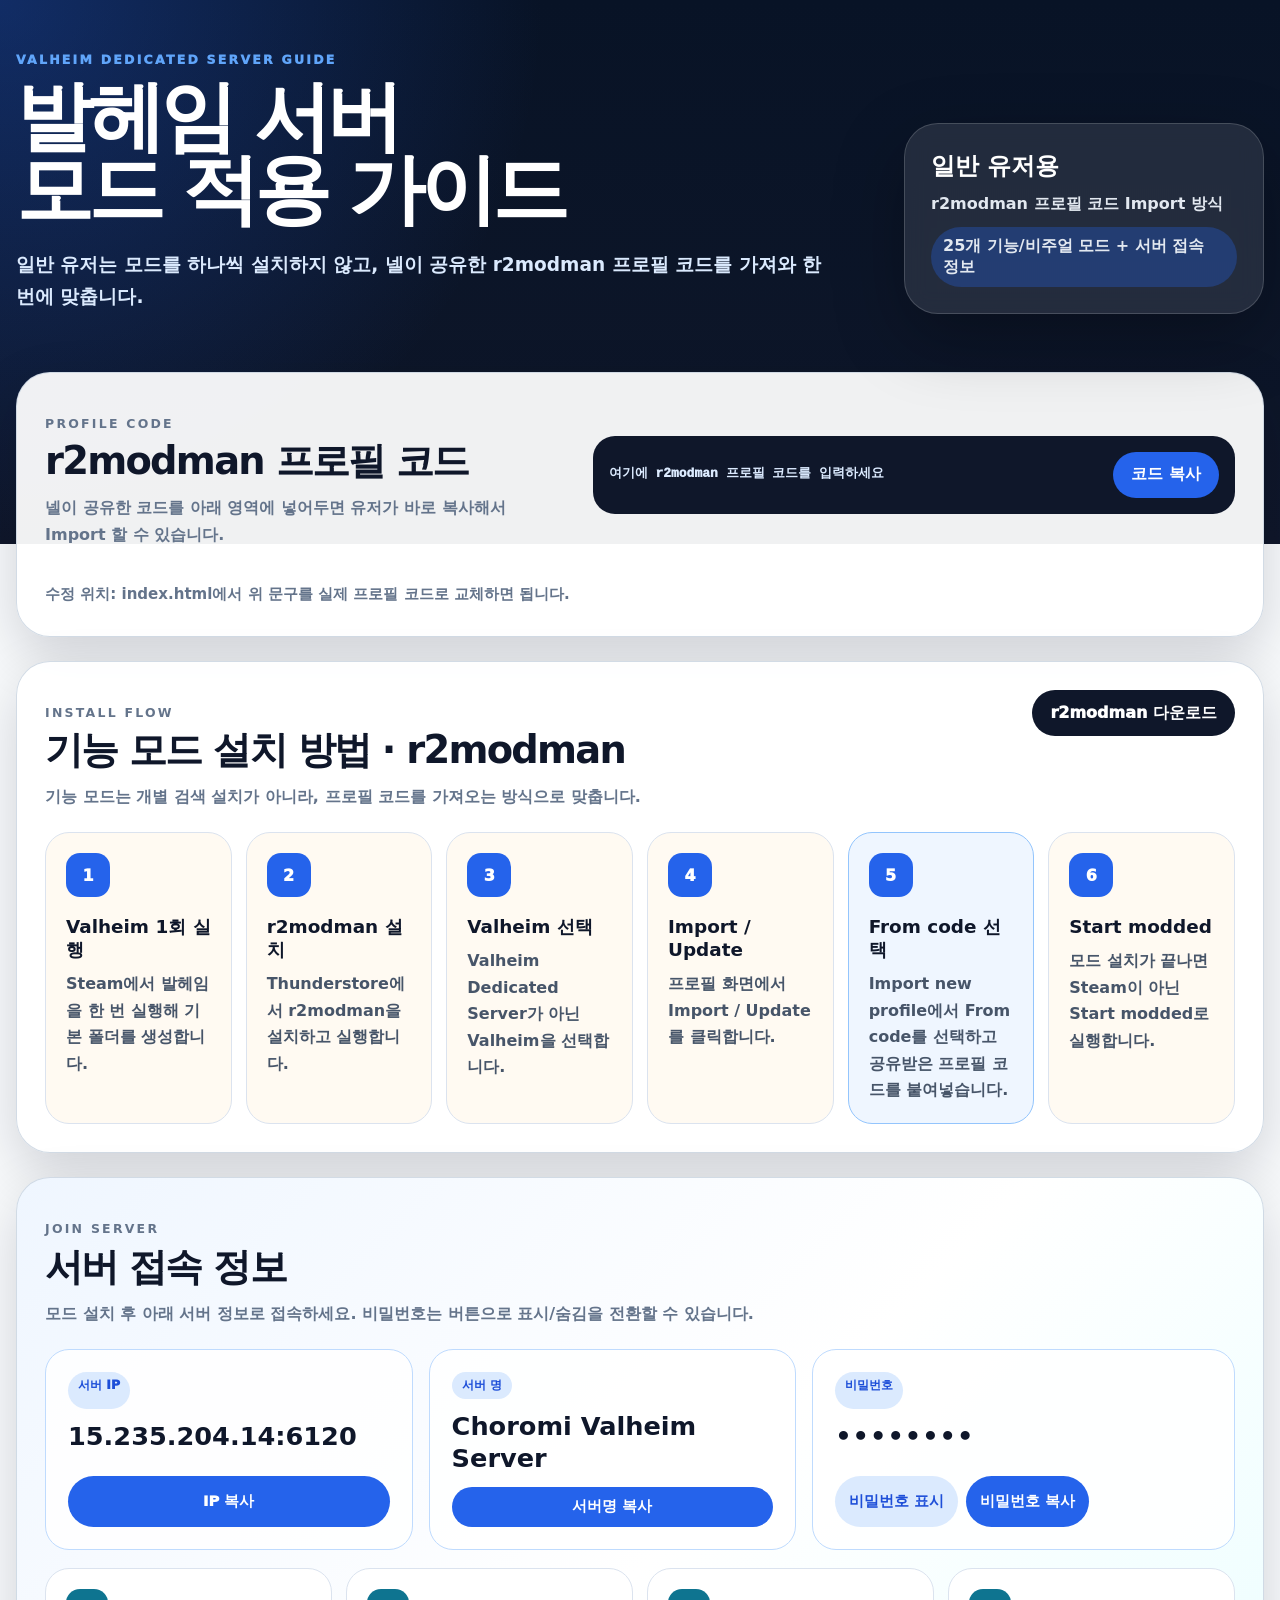
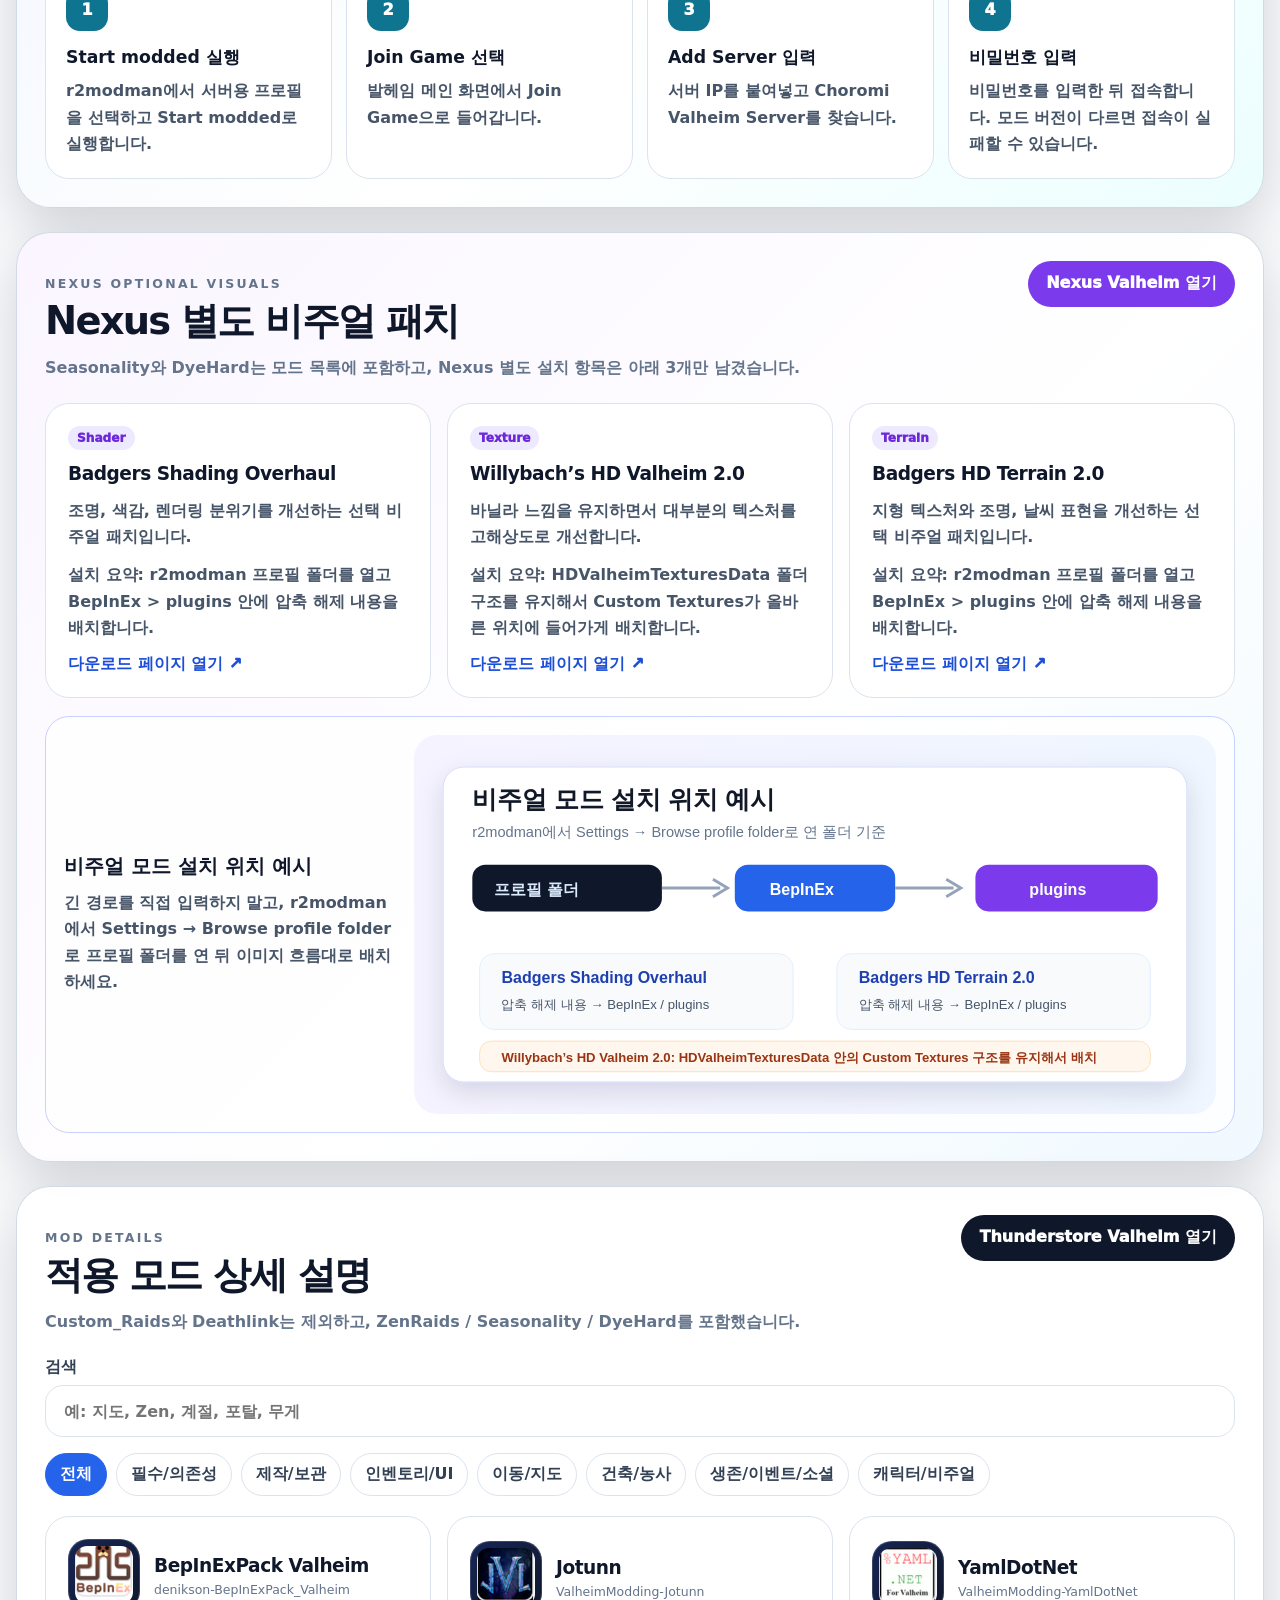
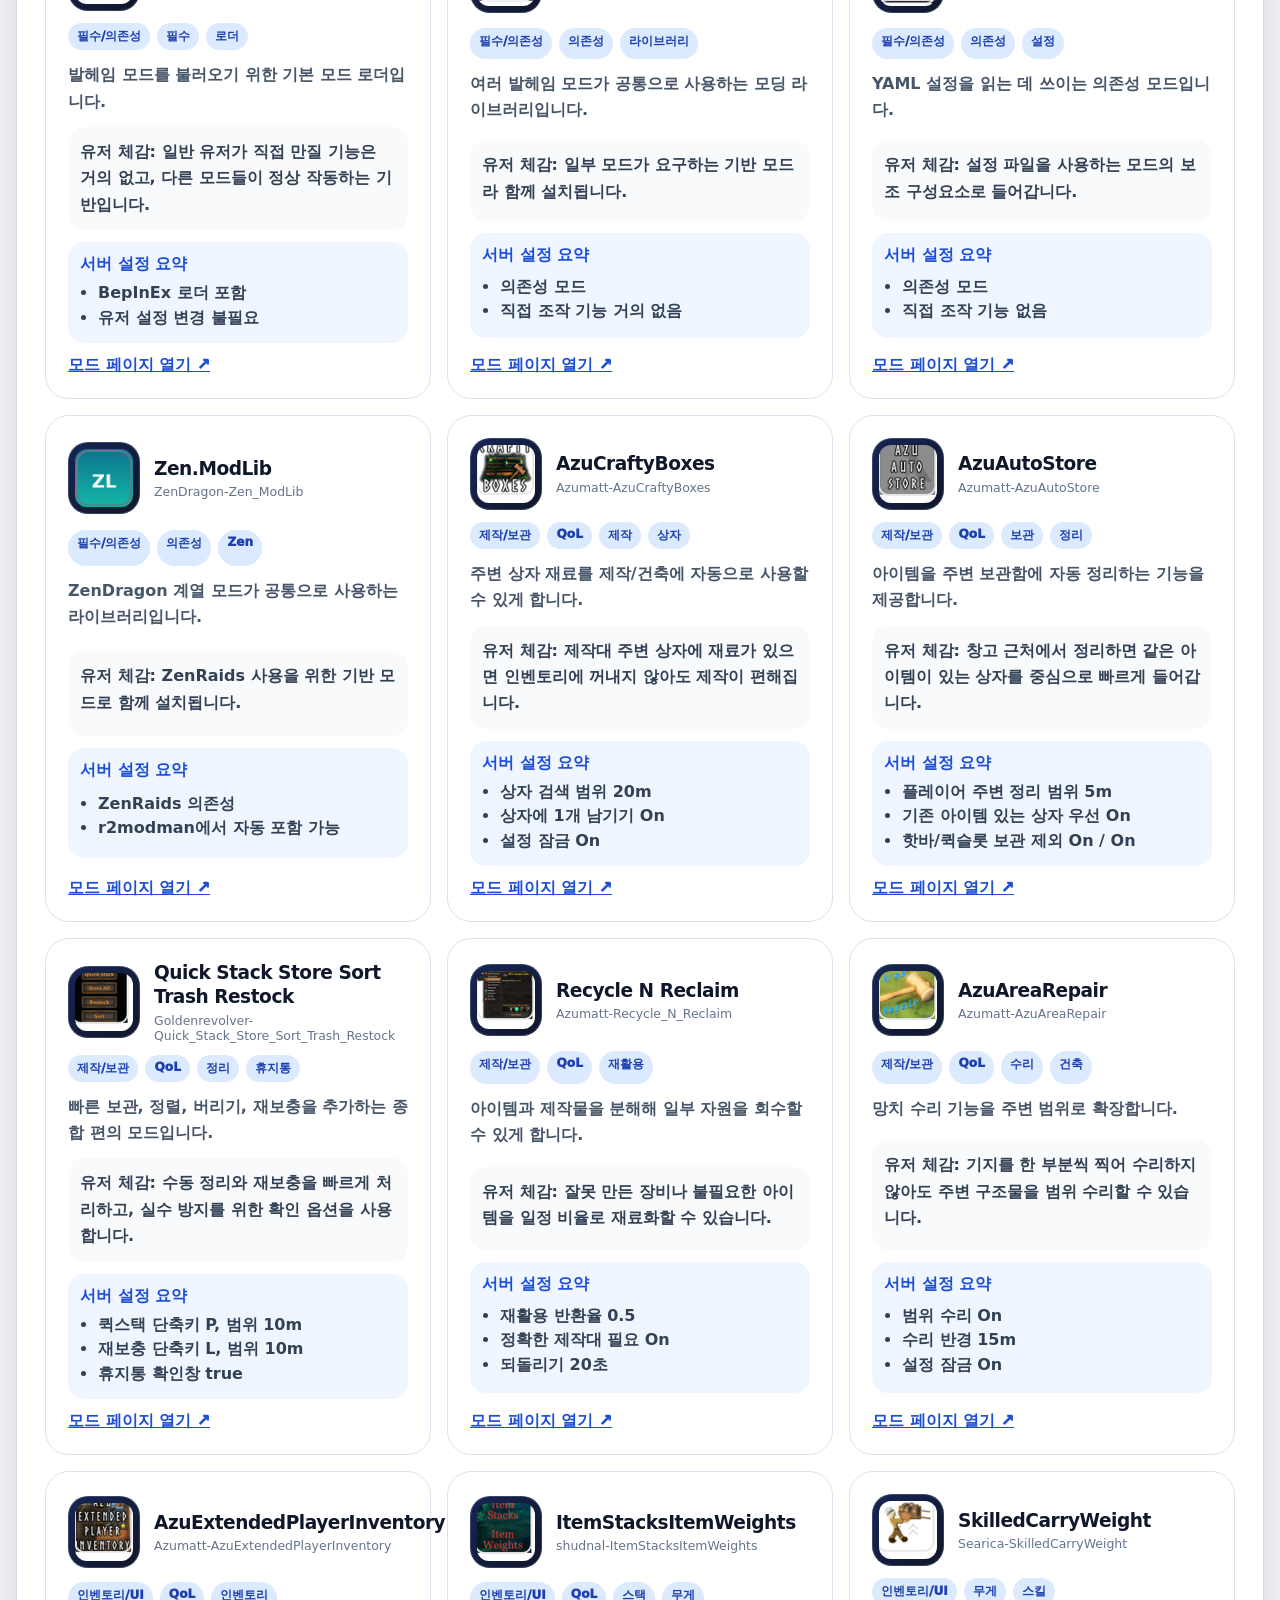
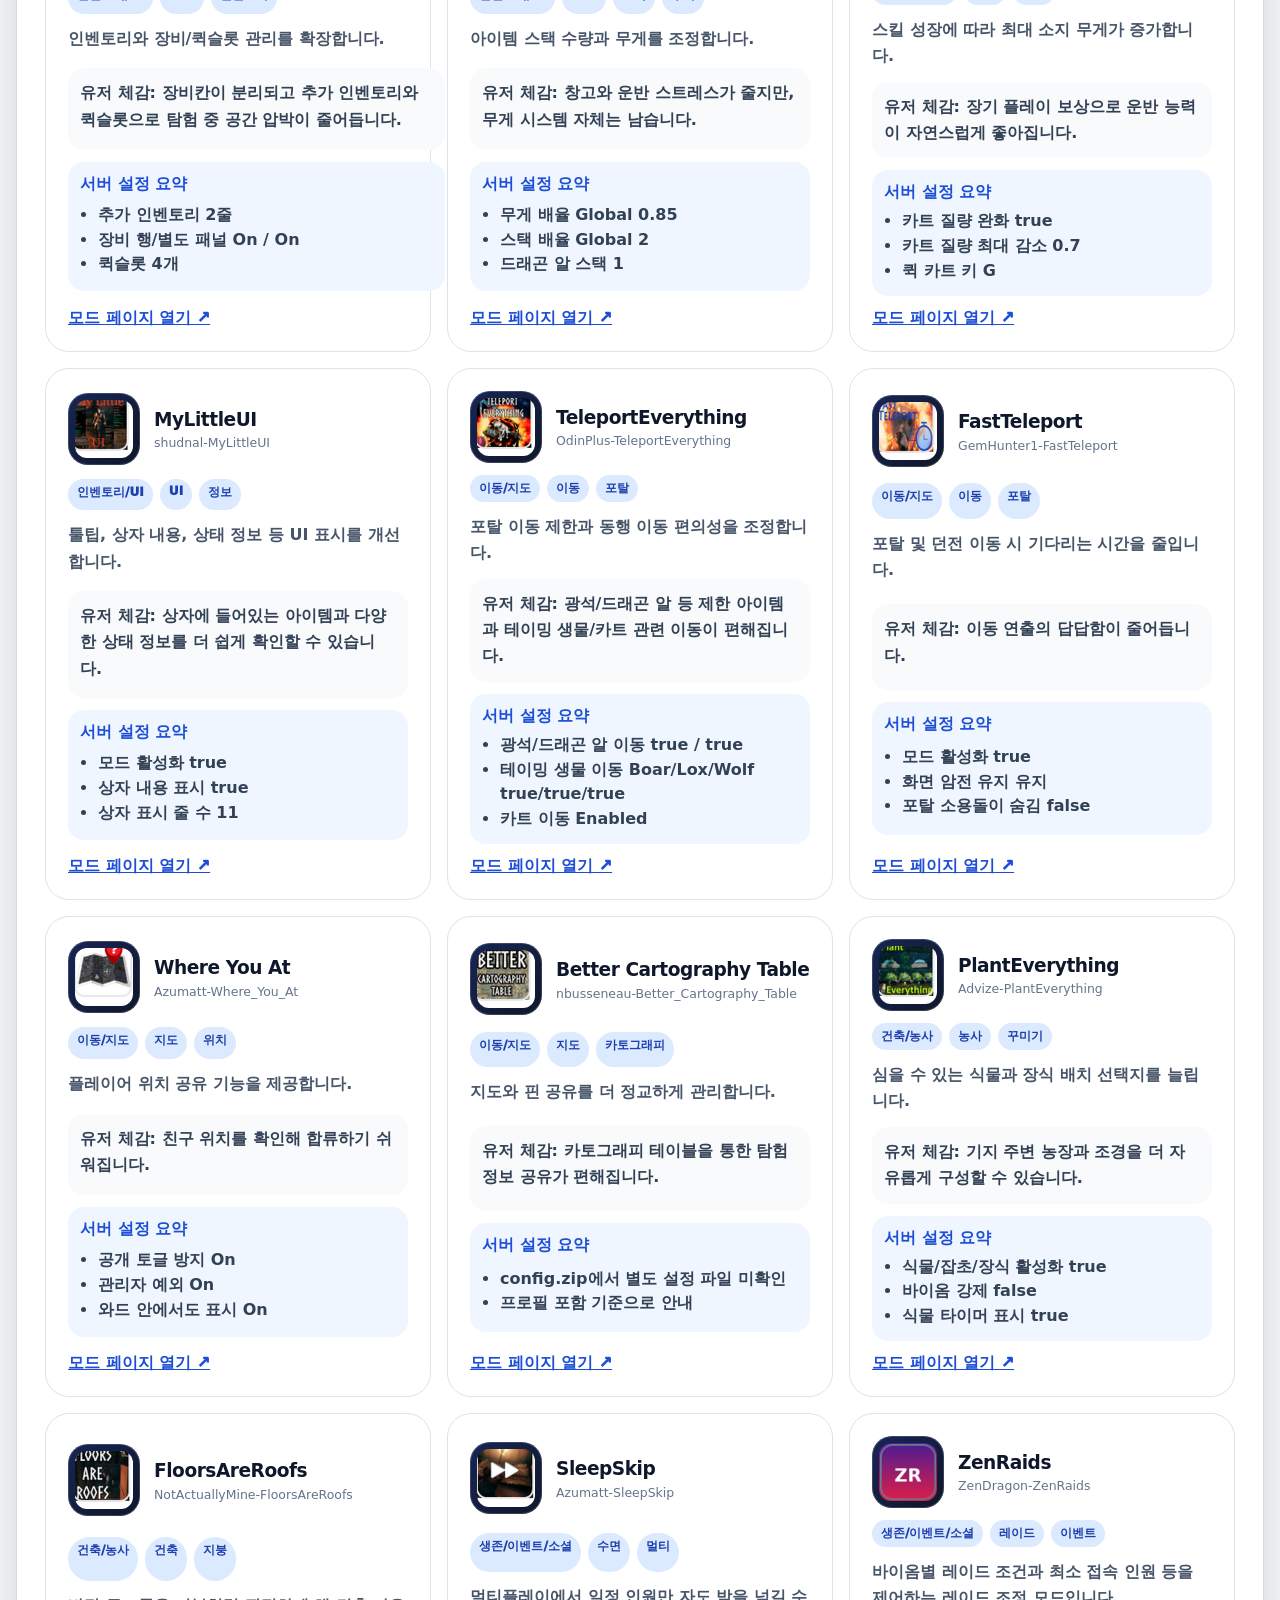
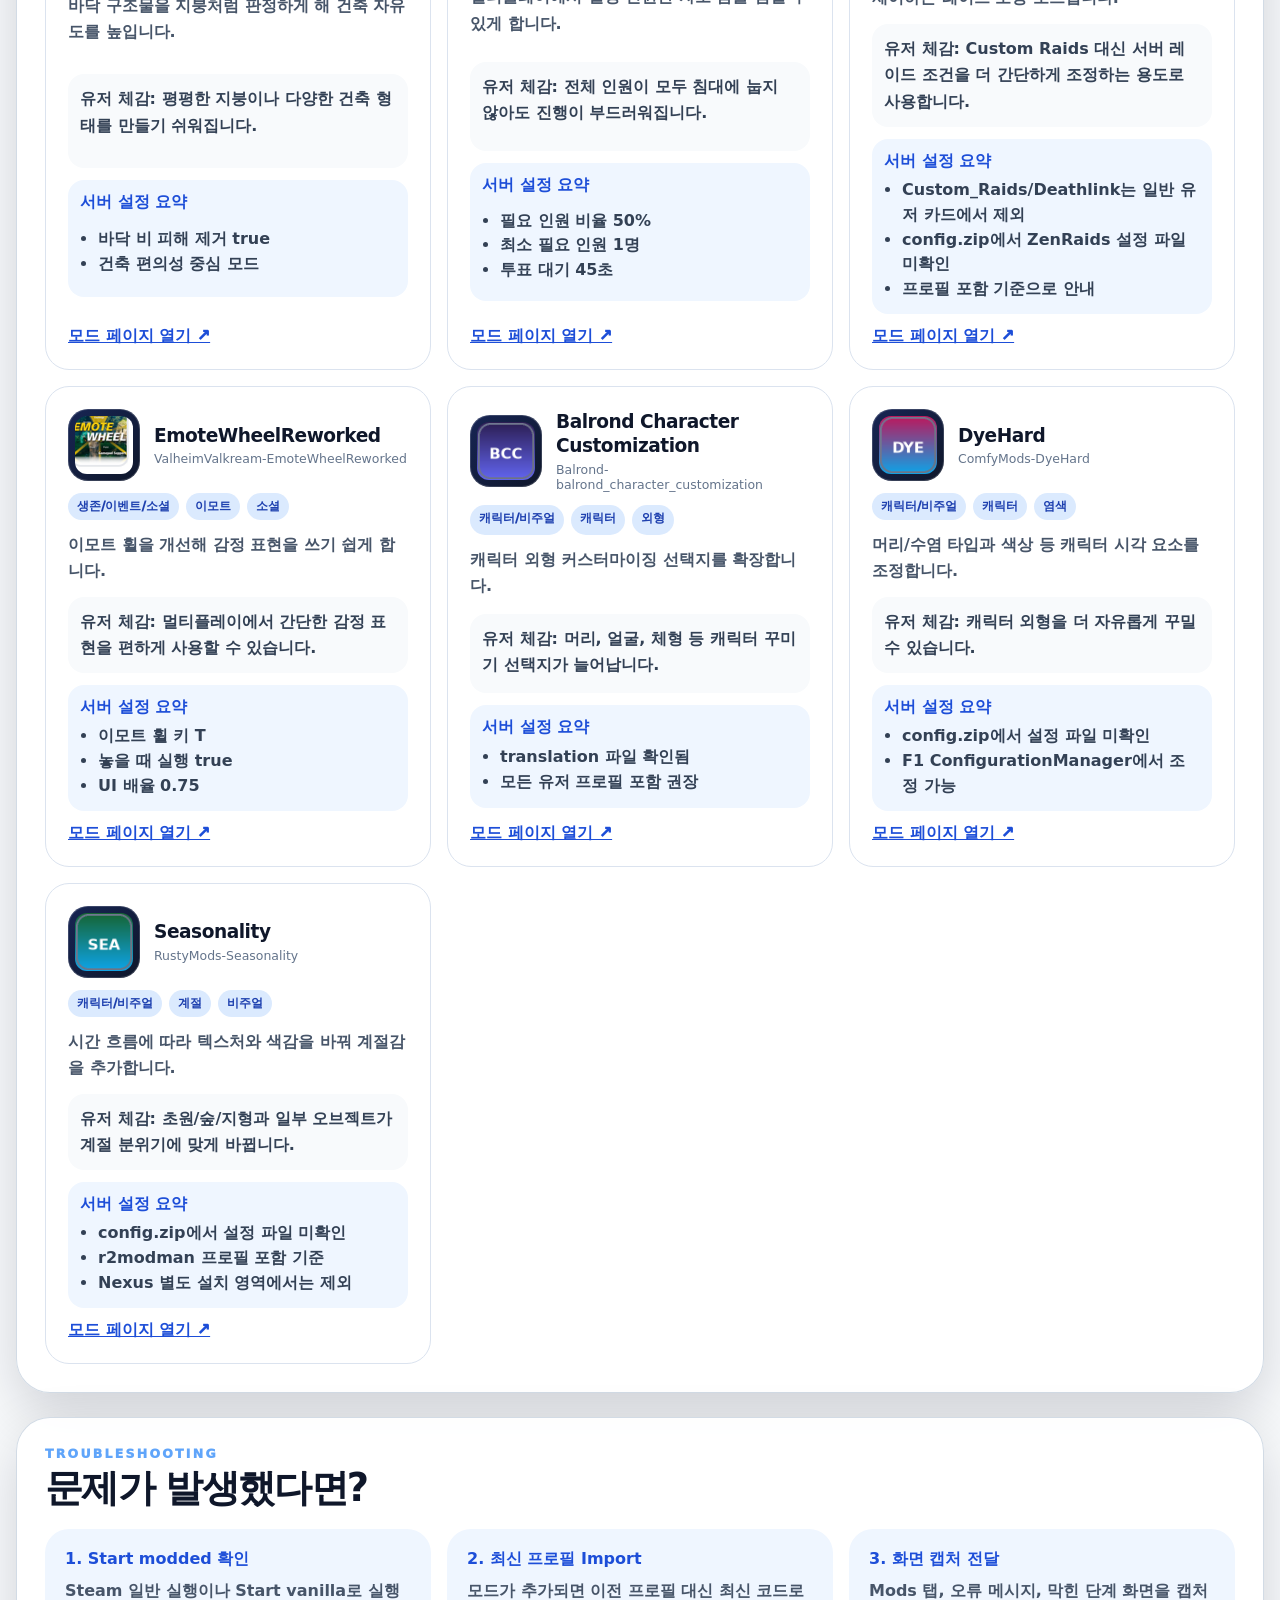
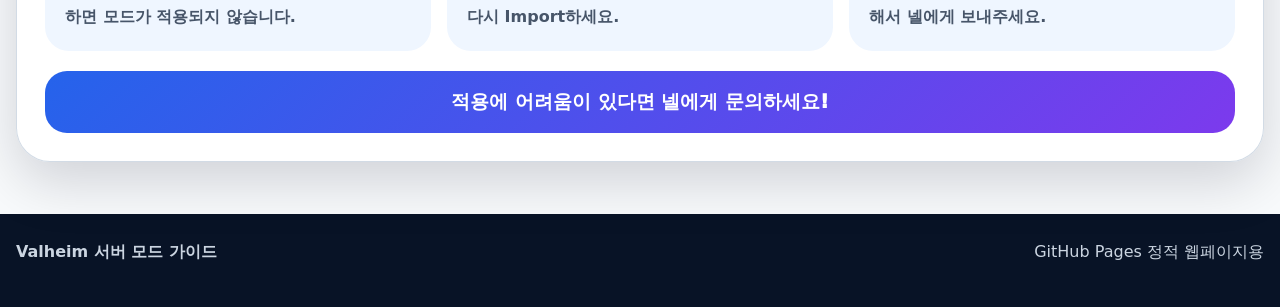
==== commit 94f0c523: "Add files via upload" ====
--- a/index_single_file.html
+++ b/index_single_file.html
@@ -6,30 +6,8 @@
   <title>Valheim 서버 모드 가이드</title>
   <meta name="description" content="발헤임 서버 일반 유저용 r2modman 프로필 Import 및 모드 설명 가이드" />
   <style>
-
-:root { --bg:#081326; --card:#fff; --text:#0f172a; --muted:#64748b; --line:#dbe3ef; --blue:#2563eb; --blue-dark:#1d4ed8; --violet:#7c3aed; --radius:24px; --radius-lg:34px; --shadow:0 20px 55px rgba(2,6,23,.16); }
-* { box-sizing:border-box; } html { scroll-behavior:smooth; } body { margin:0; font-family:ui-sans-serif,system-ui,-apple-system,BlinkMacSystemFont,"Apple SD Gothic Neo","Noto Sans KR","Segoe UI",sans-serif; color:var(--text); background:radial-gradient(circle at top left,rgba(37,99,235,.32),transparent 34rem),linear-gradient(180deg,#081326 0,#0f172a 34rem,#f8fafc 34rem); } a { color:inherit; } button,input { font:inherit; }
-.container { width:min(1500px,calc(100% - 32px)); margin:0 auto; }
-.hero { padding:52px 0 36px; color:white; } .hero__inner { display:grid; grid-template-columns:minmax(0,1fr) 360px; gap:28px; align-items:end; }
-.eyebrow,.section-kicker { margin:0; color:#60a5fa; font-size:.78rem; font-weight:950; letter-spacing:.18em; text-transform:uppercase; }
-.hero h1 { margin:14px 0 0; font-size:clamp(2.6rem,6vw,5.4rem); line-height:.95; letter-spacing:-.065em; } .hero__lead { max-width:820px; margin:22px 0 0; color:#dbeafe; font-size:1.16rem; line-height:1.75; font-weight:650; }
-.hero__panel { display:grid; gap:12px; padding:26px; border:1px solid rgba(255,255,255,.16); border-radius:var(--radius-lg); background:rgba(255,255,255,.1); box-shadow:0 24px 70px rgba(0,0,0,.28); backdrop-filter:blur(12px); } .hero__panel strong { font-size:1.5rem; } .hero__panel span { color:#e2e8f0; font-weight:700; } .hero__count { width:fit-content; padding:9px 12px; border-radius:999px; background:rgba(37,99,235,.3); }
-main { display:grid; gap:24px; padding:22px 0 52px; } .section-card { padding:28px; border:1px solid rgba(203,213,225,.85); border-radius:var(--radius-lg); background:rgba(255,255,255,.94); box-shadow:var(--shadow); }
-.section-head { display:flex; align-items:flex-start; justify-content:space-between; gap:22px; margin-bottom:22px; } .section-head h2,.profile-code h2,.help-section h2 { margin:5px 0 0; font-size:clamp(1.65rem,3vw,2.7rem); line-height:1.12; letter-spacing:-.045em; } .section-head p,.profile-code p { margin:12px 0 0; color:var(--muted); line-height:1.7; font-weight:680; }
-.button { appearance:none; display:inline-flex; align-items:center; justify-content:center; min-height:46px; padding:0 18px; border:0; border-radius:999px; color:white; background:var(--blue); font-weight:950; text-decoration:none; cursor:pointer; transition:.18s; } .button:hover { transform:translateY(-1px); box-shadow:0 14px 30px rgba(37,99,235,.25); } .button--dark { background:#0f172a; white-space:nowrap; } .button--dark:hover { background:var(--blue-dark); } .button--nexus { background:var(--violet); white-space:nowrap; }
-.profile-code { display:grid; grid-template-columns:minmax(0,.9fr) minmax(320px,1.1fr); gap:22px; align-items:center; } .code-box { display:grid; grid-template-columns:minmax(0,1fr) auto; gap:12px; align-items:center; padding:16px; border-radius:22px; background:#0f172a; } .code-box code { display:block; min-width:0; color:#dbeafe; font-weight:950; line-height:1.6; overflow-wrap:anywhere; } .hint { grid-column:1/-1; margin:-6px 0 0; color:var(--muted); font-size:.94rem; }
-.step-grid { display:grid; grid-template-columns:repeat(6,minmax(0,1fr)); gap:14px; } .step-card { min-height:210px; padding:20px; border:1px solid var(--line); border-radius:var(--radius); background:#fffaf2; } .step-card span { display:grid; place-items:center; width:44px; height:44px; border-radius:14px; color:white; background:var(--blue); font-weight:950; } .step-card h3 { margin:18px 0 0; font-size:1.15rem; line-height:1.25; } .step-card p { margin:10px 0 0; color:#475569; line-height:1.65; font-weight:720; } .step-card--accent { background:#eff6ff; border-color:#93c5fd; }
-.visual-section { background:linear-gradient(135deg,#faf5ff,#fff 58%,#f0f9ff); } .visual-grid { display:grid; grid-template-columns:repeat(3,minmax(0,1fr)); gap:16px; }
-.visual-card,.mod-card { position:relative; display:grid; gap:12px; min-height:190px; padding:22px; border:1px solid var(--line); border-radius:var(--radius); background:white; text-decoration:none; transition:.18s; } .visual-card:hover,.mod-card:hover { transform:translateY(-2px); border-color:#93c5fd; box-shadow:0 18px 45px rgba(2,6,23,.13); }
-.badge-row { display:flex; flex-wrap:wrap; gap:7px; } .badge { width:fit-content; padding:5px 9px; border-radius:999px; color:#1e40af; background:#dbeafe; font-size:.76rem; font-weight:950; } .badge--violet { color:#6d28d9; background:#ede9fe; }
-.visual-card h3,.mod-card h3 { margin:0; font-size:1.16rem; line-height:1.28; letter-spacing:-.025em; } .visual-card p,.mod-card p { margin:0; color:#475569; line-height:1.65; font-weight:680; }
-.install-example { display:grid; grid-template-columns:330px minmax(0,1fr); gap:20px; align-items:center; margin-top:18px; padding:18px; border:1px solid #c7d2fe; border-radius:24px; background:rgba(255,255,255,.8); } .install-example h3 { margin:0; font-size:1.25rem; } .install-example p { margin:10px 0 0; color:#475569; line-height:1.65; font-weight:700; } .install-example img { display:block; width:100%; height:auto; border-radius:18px; }
-.notice { margin-bottom:20px; padding:18px; border:1px solid #fde68a; border-radius:22px; background:#fffbeb; } .notice strong { color:#92400e; } .notice p { margin:7px 0 0; color:#78350f; line-height:1.65; font-weight:700; }
-.toolbar { display:grid; gap:16px; margin-bottom:20px; } .search { display:grid; gap:7px; color:#334155; font-weight:950; } .search input { width:100%; min-height:52px; padding:0 18px; border:1px solid var(--line); border-radius:18px; outline:none; font-weight:750; } .search input:focus { border-color:var(--blue); box-shadow:0 0 0 4px rgba(37,99,235,.12); } .category-tabs { display:flex; flex-wrap:wrap; gap:9px; } .tab { padding:10px 14px; border:1px solid var(--line); border-radius:999px; color:#334155; background:white; font-weight:900; cursor:pointer; } .tab[aria-pressed="true"] { color:white; background:var(--blue); border-color:var(--blue); }
-.mod-grid { display:grid; grid-template-columns:repeat(3,minmax(0,1fr)); gap:16px; } .mod-card { min-height:330px; } .mod-card__top { display:flex; gap:14px; align-items:center; } .mod-icon { width:66px; height:66px; flex:0 0 66px; display:grid; place-items:center; border-radius:18px; overflow:hidden; background:linear-gradient(135deg,#172554,#0f172a); color:white; font-weight:950; } .mod-icon img { display:block; width:100%; height:100%; object-fit:cover; } .mod-card__name small { display:block; margin-top:4px; color:var(--muted); font-size:.78rem; overflow-wrap:anywhere; } .mod-card__effect { padding:12px; border-radius:16px; background:#f8fafc; color:#334155!important; } .server-summary { display:grid; gap:6px; padding:12px; border-radius:16px; background:#eff6ff; } .server-summary strong { color:#1d4ed8; } .server-summary ul { margin:0; padding-left:18px; color:#334155; line-height:1.55; font-weight:720; } .mod-card__link { margin-top:auto; color:var(--blue-dark); font-weight:950; }
-.empty { padding:24px; border-radius:var(--radius); background:#f8fafc; color:var(--muted); font-weight:900; text-align:center; } .help-grid { display:grid; grid-template-columns:repeat(3,minmax(0,1fr)); gap:16px; margin-top:20px; } .help-grid article { display:grid; gap:8px; padding:20px; border-radius:var(--radius); background:#eff6ff; } .help-grid strong { color:#1d4ed8; } .help-grid span { color:#475569; line-height:1.65; font-weight:700; } .contact { margin:20px 0 0; padding:18px; border-radius:22px; color:white; background:linear-gradient(135deg,var(--blue),var(--violet)); font-size:1.2rem; font-weight:950; text-align:center; } .footer { padding:28px 0 44px; color:#cbd5e1; background:#081326; } .footer .container { display:flex; justify-content:space-between; gap:12px; }
-@media (max-width:1180px) { .hero__inner,.profile-code { grid-template-columns:1fr; } .step-grid { grid-template-columns:repeat(3,minmax(0,1fr)); } .mod-grid,.visual-grid,.help-grid { grid-template-columns:repeat(2,minmax(0,1fr)); } .install-example { grid-template-columns:1fr; } }
-@media (max-width:760px) { .container { width:min(100% - 22px,1500px); } .hero { padding-top:34px; } .hero__panel { padding:20px; } .section-card { padding:20px; border-radius:24px; } .section-head { display:grid; } .profile-code { gap:16px; } .code-box { grid-template-columns:1fr; } .step-grid,.mod-grid,.visual-grid,.help-grid { grid-template-columns:1fr; } .step-card { min-height:unset; } .footer .container { display:grid; } }
+:root{--bg:#081326;--text:#0f172a;--muted:#64748b;--line:#dbe3ef;--blue:#2563eb;--blue-dark:#1d4ed8;--violet:#7c3aed;--radius:24px;--radius-lg:34px;--shadow:0 20px 55px rgba(2,6,23,.16)}*{box-sizing:border-box}html{scroll-behavior:smooth}body{margin:0;font-family:ui-sans-serif,system-ui,-apple-system,BlinkMacSystemFont,"Apple SD Gothic Neo","Noto Sans KR","Segoe UI",sans-serif;color:var(--text);background:radial-gradient(circle at top left,rgba(37,99,235,.32),transparent 34rem),linear-gradient(180deg,#081326 0,#0f172a 34rem,#f8fafc 34rem)}a{color:inherit}button,input{font:inherit}.container{width:min(1500px,calc(100% - 32px));margin:0 auto}.hero{padding:52px 0 36px;color:#fff}.hero__inner{display:grid;grid-template-columns:minmax(0,1fr) 360px;gap:28px;align-items:end}.eyebrow,.section-kicker{margin:0;color:#60a5fa;font-size:.78rem;font-weight:950;letter-spacing:.18em;text-transform:uppercase}.hero h1{margin:14px 0 0;font-size:clamp(2.6rem,6vw,5.4rem);line-height:.95;letter-spacing:-.065em}.hero__lead{max-width:820px;margin:22px 0 0;color:#dbeafe;font-size:1.16rem;line-height:1.75;font-weight:650}.hero__panel{display:grid;gap:12px;padding:26px;border:1px solid rgba(255,255,255,.16);border-radius:var(--radius-lg);background:rgba(255,255,255,.1);box-shadow:0 24px 70px rgba(0,0,0,.28);backdrop-filter:blur(12px)}.hero__panel strong{font-size:1.5rem}.hero__panel span{color:#e2e8f0;font-weight:700}.hero__count{width:fit-content;padding:9px 12px;border-radius:999px;background:rgba(37,99,235,.3)}main{display:grid;gap:24px;padding:22px 0 52px}.section-card{padding:28px;border:1px solid rgba(203,213,225,.85);border-radius:var(--radius-lg);background:rgba(255,255,255,.94);box-shadow:var(--shadow)}.section-head{display:flex;align-items:flex-start;justify-content:space-between;gap:22px;margin-bottom:22px}.section-head h2,.profile-code h2,.help-section h2{margin:5px 0 0;font-size:clamp(1.65rem,3vw,2.7rem);line-height:1.12;letter-spacing:-.045em}.section-head p,.profile-code p{margin:12px 0 0;color:var(--muted);line-height:1.7;font-weight:680}.button{appearance:none;display:inline-flex;align-items:center;justify-content:center;min-height:46px;padding:0 18px;border:0;border-radius:999px;color:#fff;background:var(--blue);font-weight:950;text-decoration:none;cursor:pointer;transition:.18s}.button:hover{transform:translateY(-1px);box-shadow:0 14px 30px rgba(37,99,235,.25)}.button--dark{background:#0f172a;white-space:nowrap}.button--dark:hover{background:var(--blue-dark)}.button--nexus{background:var(--violet);white-space:nowrap}.button--nexus:hover{background:#6d28d9}.profile-code{display:grid;grid-template-columns:minmax(0,.9fr) minmax(320px,1.1fr);gap:22px;align-items:center}.code-box{display:grid;grid-template-columns:minmax(0,1fr) auto;gap:12px;align-items:center;padding:16px;border-radius:22px;background:#0f172a}.code-box code{display:block;min-width:0;color:#dbeafe;font-weight:950;line-height:1.6;overflow-wrap:anywhere}.hint{grid-column:1/-1;margin:-6px 0 0;color:var(--muted);font-size:.94rem}.step-grid{display:grid;grid-template-columns:repeat(6,minmax(0,1fr));gap:14px}.step-card{min-height:210px;padding:20px;border:1px solid var(--line);border-radius:var(--radius);background:#fffaf2}.step-card span{display:grid;place-items:center;width:44px;height:44px;border-radius:14px;color:#fff;background:var(--blue);font-weight:950}.step-card h3{margin:18px 0 0;font-size:1.15rem;line-height:1.25}.step-card p{margin:10px 0 0;color:#475569;line-height:1.65;font-weight:720}.step-card--accent{background:#eff6ff;border-color:#93c5fd}.visual-section{background:linear-gradient(135deg,#faf5ff,#fff 58%,#f0f9ff)}.visual-grid{display:grid;grid-template-columns:repeat(3,minmax(0,1fr));gap:16px}.visual-card,.mod-card{position:relative;display:grid;gap:12px;min-height:190px;padding:22px;border:1px solid var(--line);border-radius:var(--radius);background:#fff;text-decoration:none;transition:.18s}.visual-card:hover,.mod-card:hover{transform:translateY(-2px);border-color:#93c5fd;box-shadow:0 18px 45px rgba(2,6,23,.13)}.badge-row{display:flex;flex-wrap:wrap;gap:7px}.badge{width:fit-content;padding:5px 9px;border-radius:999px;color:#1e40af;background:#dbeafe;font-size:.76rem;font-weight:950}.badge--violet{color:#6d28d9;background:#ede9fe}.visual-card h3,.mod-card h3{margin:0;font-size:1.16rem;line-height:1.28;letter-spacing:-.025em}.visual-card p,.mod-card p{margin:0;color:#475569;line-height:1.65;font-weight:680}.install-example{display:grid;grid-template-columns:330px minmax(0,1fr);gap:20px;align-items:center;margin-top:18px;padding:18px;border:1px solid #c7d2fe;border-radius:24px;background:rgba(255,255,255,.8)}.install-example h3{margin:0;font-size:1.25rem}.install-example p{margin:10px 0 0;color:#475569;line-height:1.65;font-weight:700}.install-example img{display:block;width:100%;height:auto;border-radius:18px}.toolbar{display:grid;gap:16px;margin-bottom:20px}.search{display:grid;gap:7px;color:#334155;font-weight:950}.search input{width:100%;min-height:52px;padding:0 18px;border:1px solid var(--line);border-radius:18px;outline:none;font-weight:750}.search input:focus{border-color:var(--blue);box-shadow:0 0 0 4px rgba(37,99,235,.12)}.category-tabs{display:flex;flex-wrap:wrap;gap:9px}.tab{padding:10px 14px;border:1px solid var(--line);border-radius:999px;color:#334155;background:#fff;font-weight:900;cursor:pointer}.tab[aria-pressed=true]{color:#fff;background:var(--blue);border-color:var(--blue)}.mod-grid{display:grid;grid-template-columns:repeat(3,minmax(0,1fr));gap:16px}.mod-card{min-height:310px}.mod-card__top{display:flex;gap:14px;align-items:center}.mod-icon{width:72px;height:72px;flex:0 0 72px;display:grid;place-items:center;padding:7px;border-radius:20px;overflow:hidden;background:linear-gradient(135deg,#172554,#0f172a);color:#fff;font-weight:950;text-align:center;line-height:1;box-shadow:inset 0 0 0 1px rgba(255,255,255,.16)}.mod-icon img{display:block;width:58px;height:58px;max-width:58px;max-height:58px;object-fit:contain;object-position:center;border-radius:12px}.mod-icon--fallback{font-size:1.05rem;letter-spacing:.02em}.mod-card__name h3{margin:0}.mod-card__name small{display:block;margin-top:4px;color:var(--muted);font-size:.78rem;overflow-wrap:anywhere}.mod-card__effect{padding:12px;border-radius:16px;background:#f8fafc;color:#334155!important}.server-summary{display:grid;gap:6px;padding:12px;border-radius:16px;background:#eff6ff}.server-summary strong{color:#1d4ed8}.server-summary ul{margin:0;padding-left:18px;color:#334155;line-height:1.55;font-weight:720}.mod-card__link{margin-top:auto;color:var(--blue-dark);font-weight:950}.empty{padding:24px;border-radius:var(--radius);background:#f8fafc;color:var(--muted);font-weight:900;text-align:center}.help-grid{display:grid;grid-template-columns:repeat(3,minmax(0,1fr));gap:16px;margin-top:20px}.help-grid article{display:grid;gap:8px;padding:20px;border-radius:var(--radius);background:#eff6ff}.help-grid strong{color:#1d4ed8}.help-grid span{color:#475569;line-height:1.65;font-weight:700}.contact{margin:20px 0 0;padding:18px;border-radius:22px;color:#fff;background:linear-gradient(135deg,var(--blue),var(--violet));font-size:1.2rem;font-weight:950;text-align:center}.footer{padding:28px 0 44px;color:#cbd5e1;background:#081326}.footer .container{display:flex;justify-content:space-between;gap:12px}@media(max-width:1180px){.hero__inner,.profile-code{grid-template-columns:1fr}.step-grid{grid-template-columns:repeat(3,minmax(0,1fr))}.mod-grid,.visual-grid,.help-grid{grid-template-columns:repeat(2,minmax(0,1fr))}.server-info-grid{grid-template-columns:1fr}.join-step-grid{grid-template-columns:repeat(2,minmax(0,1fr))}.install-example{grid-template-columns:1fr}}@media(max-width:760px){.container{width:min(100% - 22px,1500px)}.hero{padding-top:34px}.hero__panel{padding:20px}.section-card{padding:20px;border-radius:24px}.section-head{display:grid}.profile-code{gap:16px}.code-box{grid-template-columns:1fr}.step-grid,.join-step-grid,.mod-grid,.visual-grid,.help-grid{grid-template-columns:1fr}.step-card,.join-step{min-height:unset}.footer .container{display:grid}}
+.server-join{background:linear-gradient(135deg,#eff6ff,#fff 54%,#ecfeff)}.server-info-grid{display:grid;grid-template-columns:1fr 1fr 1.15fr;gap:16px;margin-bottom:18px}.server-info-card{display:grid;gap:12px;min-height:168px;padding:22px;border:1px solid #bfdbfe;border-radius:var(--radius);background:rgba(255,255,255,.88)}.server-info-card__label{width:fit-content;padding:5px 10px;border-radius:999px;color:#1d4ed8;background:#dbeafe;font-size:.78rem;font-weight:950}.server-info-card strong{display:block;color:#0f172a;font-size:clamp(1.28rem,2vw,1.85rem);line-height:1.25;overflow-wrap:anywhere}.server-info-card__actions{display:flex;flex-wrap:wrap;gap:8px}.button--small{min-height:40px;padding:0 14px;font-size:.92rem}.button--ghost{color:#1d4ed8;background:#dbeafe}.button--ghost:hover{color:#fff;background:#1d4ed8}.password-text{letter-spacing:.04em}.join-step-grid{display:grid;grid-template-columns:repeat(4,minmax(0,1fr));gap:14px}.join-step{min-height:180px;padding:20px;border:1px solid var(--line);border-radius:var(--radius);background:#fff}.join-step span{display:grid;place-items:center;width:42px;height:42px;border-radius:14px;color:#fff;background:#0e7490;font-weight:950}.join-step h3{margin:16px 0 0;font-size:1.08rem;line-height:1.25}.join-step p{margin:10px 0 0;color:#475569;line-height:1.65;font-weight:720}
 
 </style>
 </head>
@@ -39,23 +17,39 @@
       <div>
         <p class="eyebrow">Valheim Dedicated Server Guide</p>
         <h1>발헤임 서버<br/>모드 적용 가이드</h1>
-        <p class="hero__lead">적용 모드가 확정된 config.zip 기준으로 정리했습니다. 일반 유저는 r2modman 프로필 코드를 가져와 한 번에 맞추면 됩니다.</p>
+        <p class="hero__lead">일반 유저는 모드를 하나씩 설치하지 않고, 넬이 공유한 r2modman 프로필 코드를 가져와 한 번에 맞춥니다.</p>
       </div>
       <aside class="hero__panel">
         <strong>일반 유저용</strong>
         <span>r2modman 프로필 코드 Import 방식</span>
-        <span class="hero__count">22개 기능 모드 + 3개 비주얼 패치</span>
+        <span class="hero__count">25개 기능/비주얼 모드 + 서버 접속 정보</span>
       </aside>
     </div>
   </header>
+
   <main class="container">
     <section class="profile-code section-card" id="profile">
-      <div><p class="section-kicker">Profile Code</p><h2>r2modman 프로필 코드</h2><p>넬이 공유한 코드를 아래 영역에 넣어두면 유저가 바로 복사해서 Import 할 수 있습니다.</p></div>
-      <div class="code-box"><code id="profileCode">여기에 r2modman 프로필 코드를 입력하세요</code><button class="button" id="copyProfileCode" type="button">코드 복사</button></div>
+      <div>
+        <p class="section-kicker">Profile Code</p>
+        <h2>r2modman 프로필 코드</h2>
+        <p>넬이 공유한 코드를 아래 영역에 넣어두면 유저가 바로 복사해서 Import 할 수 있습니다.</p>
+      </div>
+      <div class="code-box">
+        <code id="profileCode">여기에 r2modman 프로필 코드를 입력하세요</code>
+        <button class="button" id="copyProfileCode" type="button">코드 복사</button>
+      </div>
       <p class="hint">수정 위치: <strong>index.html</strong>에서 위 문구를 실제 프로필 코드로 교체하면 됩니다.</p>
     </section>
+
     <section class="section-card">
-      <div class="section-head"><div><p class="section-kicker">Install Flow</p><h2>기능 모드 설치 방법 · r2modman</h2><p>기능 모드는 개별 검색 설치가 아니라, 프로필 코드를 가져오는 방식으로 맞춥니다.</p></div><a class="button button--dark" href="https://thunderstore.io/package/ebkr/r2modman/" target="_blank" rel="noreferrer">r2modman 다운로드</a></div>
+      <div class="section-head">
+        <div>
+          <p class="section-kicker">Install Flow</p>
+          <h2>기능 모드 설치 방법 · r2modman</h2>
+          <p>기능 모드는 개별 검색 설치가 아니라, 프로필 코드를 가져오는 방식으로 맞춥니다.</p>
+        </div>
+        <a class="button button--dark" href="https://thunderstore.io/package/ebkr/r2modman/" target="_blank" rel="noreferrer">r2modman 다운로드</a>
+      </div>
       <div class="step-grid">
         <article class="step-card"><span>1</span><h3>Valheim 1회 실행</h3><p>Steam에서 발헤임을 한 번 실행해 기본 폴더를 생성합니다.</p></article>
         <article class="step-card"><span>2</span><h3>r2modman 설치</h3><p>Thunderstore에서 r2modman을 설치하고 실행합니다.</p></article>
@@ -65,25 +59,606 @@
         <article class="step-card"><span>6</span><h3>Start modded</h3><p>모드 설치가 끝나면 Steam이 아닌 Start modded로 실행합니다.</p></article>
       </div>
     </section>
+
+    <section class="section-card server-join" id="server">
+      <div class="section-head">
+        <div>
+          <p class="section-kicker">Join Server</p>
+          <h2>서버 접속 정보</h2>
+          <p>모드 설치 후 아래 서버 정보로 접속하세요. 비밀번호는 버튼으로 표시/숨김을 전환할 수 있습니다.</p>
+        </div>
+      </div>
+
+      <div class="server-info-grid">
+        <article class="server-info-card">
+          <span class="server-info-card__label">서버 IP</span>
+          <strong id="serverIp">15.235.204.14:6120</strong>
+          <button class="button button--small copy-value" type="button" data-copy-target="serverIp">IP 복사</button>
+        </article>
+        <article class="server-info-card">
+          <span class="server-info-card__label">서버 명</span>
+          <strong id="serverName">Choromi Valheim Server</strong>
+          <button class="button button--small copy-value" type="button" data-copy-target="serverName">서버명 복사</button>
+        </article>
+        <article class="server-info-card">
+          <span class="server-info-card__label">비밀번호</span>
+          <strong class="password-text" id="serverPassword" data-password="qwer1234">••••••••</strong>
+          <div class="server-info-card__actions">
+            <button class="button button--small button--ghost" id="togglePassword" type="button" aria-pressed="false">비밀번호 표시</button>
+            <button class="button button--small copy-value" type="button" data-copy-target="serverPassword">비밀번호 복사</button>
+          </div>
+        </article>
+      </div>
+
+      <div class="join-step-grid">
+        <article class="join-step"><span>1</span><h3>Start modded 실행</h3><p>r2modman에서 서버용 프로필을 선택하고 Start modded로 실행합니다.</p></article>
+        <article class="join-step"><span>2</span><h3>Join Game 선택</h3><p>발헤임 메인 화면에서 Join Game으로 들어갑니다.</p></article>
+        <article class="join-step"><span>3</span><h3>Add Server 입력</h3><p>서버 IP를 붙여넣고 Choromi Valheim Server를 찾습니다.</p></article>
+        <article class="join-step"><span>4</span><h3>비밀번호 입력</h3><p>비밀번호를 입력한 뒤 접속합니다. 모드 버전이 다르면 접속이 실패할 수 있습니다.</p></article>
+      </div>
+    </section>
+
     <section class="section-card visual-section" id="visuals">
-      <div class="section-head"><div><p class="section-kicker">Visual Patch Links</p><h2>비주얼 모드 다운로드 사이트</h2><p>계절 관련 모드는 현재 별도 비주얼 안내에서 제외하고, Nexus 별도 설치 항목은 아래 3개만 남겼습니다.</p></div><a class="button button--nexus" href="https://www.nexusmods.com/valheim" target="_blank" rel="noreferrer">Nexus Valheim 열기</a></div>
+      <div class="section-head">
+        <div>
+          <p class="section-kicker">Nexus Optional Visuals</p>
+          <h2>Nexus 별도 비주얼 패치</h2>
+          <p>Seasonality와 DyeHard는 모드 목록에 포함하고, Nexus 별도 설치 항목은 아래 3개만 남겼습니다.</p>
+        </div>
+        <a class="button button--nexus" href="https://www.nexusmods.com/valheim" target="_blank" rel="noreferrer">Nexus Valheim 열기</a>
+      </div>
       <div class="visual-grid" id="visualGrid"></div>
-      <div class="install-example"><div><h3>비주얼 모드 설치 위치 예시</h3><p>긴 경로를 직접 입력하지 말고, r2modman에서 <strong>Settings → Browse profile folder</strong>로 프로필 폴더를 연 뒤 이미지 흐름대로 배치하세요.</p></div><img src="./assets/visual-install-example.svg" alt="비주얼 모드 설치 위치 예시" /></div>
+      <div class="install-example">
+        <div>
+          <h3>비주얼 모드 설치 위치 예시</h3>
+          <p>긴 경로를 직접 입력하지 말고, r2modman에서 <strong>Settings → Browse profile folder</strong>로 프로필 폴더를 연 뒤 이미지 흐름대로 배치하세요.</p>
+        </div>
+        <img src="./assets/visual-install-example.svg" alt="비주얼 모드 설치 위치 예시" />
+      </div>
     </section>
+
     <section class="section-card" id="mods">
-      <div class="section-head"><div><p class="section-kicker">Mod Details</p><h2>적용 모드 상세 설명</h2><p>모드 아이콘, 역할, 실제 설정 기반 유저 체감을 카드로 정리했습니다.</p></div><a class="button button--dark" href="https://thunderstore.io/c/valheim/" target="_blank" rel="noreferrer">Thunderstore Valheim 열기</a></div>
-      <div class="toolbar"><label class="search"><span>검색</span><input id="modSearch" type="search" placeholder="예: 지도, Azu, 포탈, 무게" /></label><div class="category-tabs" id="categoryTabs"></div></div>
-      <div class="notice"><strong>config 기준 안내</strong><p>현재 업로드된 config.zip 기준으로 카드가 구성되었습니다. server_devcommands.cfg는 관리자용으로 제외했습니다.</p></div>
-      <div class="mod-grid" id="modGrid"></div><p class="empty" id="emptyState" hidden>검색 결과가 없습니다.</p>
+      <div class="section-head">
+        <div>
+          <p class="section-kicker">Mod Details</p>
+          <h2>적용 모드 상세 설명</h2>
+          <p>Custom_Raids와 Deathlink는 제외하고, ZenRaids / Seasonality / DyeHard를 포함했습니다.</p>
+        </div>
+        <a class="button button--dark" href="https://thunderstore.io/c/valheim/" target="_blank" rel="noreferrer">Thunderstore Valheim 열기</a>
+      </div>
+
+      <div class="toolbar">
+        <label class="search">
+          <span>검색</span>
+          <input id="modSearch" type="search" placeholder="예: 지도, Zen, 계절, 포탈, 무게" />
+        </label>
+        <div class="category-tabs" id="categoryTabs"></div>
+      </div>
+
+      <div class="mod-grid" id="modGrid"></div>
+      <p class="empty" id="emptyState" hidden>검색 결과가 없습니다.</p>
     </section>
+
     <section class="section-card help-section">
-      <div><p class="section-kicker">Troubleshooting</p><h2>문제가 발생했다면?</h2></div>
-      <div class="help-grid"><article><strong>1. Start modded 확인</strong><span>Steam 일반 실행이나 Start vanilla로 실행하면 모드가 적용되지 않습니다.</span></article><article><strong>2. 최신 프로필 Import</strong><span>모드가 추가되면 이전 프로필 대신 최신 코드로 다시 Import하세요.</span></article><article><strong>3. 화면 캡처 전달</strong><span>Mods 탭, 오류 메시지, 막힌 단계 화면을 캡처해서 넬에게 보내주세요.</span></article></div>
+      <div>
+        <p class="section-kicker">Troubleshooting</p>
+        <h2>문제가 발생했다면?</h2>
+      </div>
+      <div class="help-grid">
+        <article><strong>1. Start modded 확인</strong><span>Steam 일반 실행이나 Start vanilla로 실행하면 모드가 적용되지 않습니다.</span></article>
+        <article><strong>2. 최신 프로필 Import</strong><span>모드가 추가되면 이전 프로필 대신 최신 코드로 다시 Import하세요.</span></article>
+        <article><strong>3. 화면 캡처 전달</strong><span>Mods 탭, 오류 메시지, 막힌 단계 화면을 캡처해서 넬에게 보내주세요.</span></article>
+      </div>
       <p class="contact">적용에 어려움이 있다면 넬에게 문의하세요!</p>
     </section>
   </main>
-  <footer class="footer"><div class="container"><strong>Valheim 서버 모드 가이드</strong><span>GitHub Pages 정적 웹페이지용</span></div></footer>
-  <script>window.VALHEIM_MODS = [{"id": "denikson-BepInExPack_Valheim", "display": "BepInExPack Valheim", "category": "필수/의존성", "tags": ["필수", "로더"], "desc": "발헤임 모드를 불러오기 위한 기본 모드 로더입니다.", "effect": "일반 유저가 직접 건드릴 설정은 거의 없고, 다른 모드들이 정상 로드되는 기반입니다.", "summary": ["BepInEx.cfg 포함", "모드 로딩/로그 출력 기반", "프로필 Import 시 자동 포함"], "link": "https://thunderstore.io/c/valheim/p/denikson/BepInExPack_Valheim/", "iconPath": "./assets/icons/denikson-BepInExPack_Valheim.png"}, {"id": "ValheimModding-Jotunn", "display": "Jotunn", "category": "필수/의존성", "tags": ["의존성", "라이브러리"], "desc": "여러 발헤임 모드가 공통으로 사용하는 모딩 라이브러리입니다.", "effect": "별도 조작 기능은 거의 없으며, 의존성으로 함께 설치됩니다.", "summary": ["별도 config 없음", "의존성 모드", "수동 수정 불필요"], "link": "https://thunderstore.io/c/valheim/p/ValheimModding/Jotunn/", "iconPath": "./assets/icons/ValheimModding-Jotunn.png"}, {"id": "ValheimModding-YamlDotNet", "display": "YamlDotNet", "category": "필수/의존성", "tags": ["의존성", "YAML"], "desc": "YAML 설정 파일을 읽기 위한 의존성 모드입니다.", "effect": "Custom Raids/Deathlink 같은 YAML 기반 설정을 읽는 보조 구성요소입니다.", "summary": ["별도 config 없음", "YAML 설정 지원", "수동 수정 불필요"], "link": "https://thunderstore.io/c/valheim/p/ValheimModding/YamlDotNet/", "iconPath": "./assets/icons/ValheimModding-YamlDotNet.png"}, {"id": "Azumatt-AzuCraftyBoxes", "display": "AzuCraftyBoxes", "category": "제작/보관", "tags": ["QoL", "제작", "상자"], "desc": "제작/건축 시 주변 보관함의 재료를 자동으로 참조합니다.", "effect": "재료를 인벤토리에 꺼내지 않아도 20m 범위 상자 재료로 제작/건축할 수 있습니다.", "summary": ["상자 검색 범위 20m", "재료 1개 남기기 On", "설정 잠금 On"], "link": "https://thunderstore.io/c/valheim/p/Azumatt/AzuCraftyBoxes/", "iconPath": "./assets/icons/Azumatt-AzuCraftyBoxes.png"}, {"id": "Azumatt-AzuAutoStore", "display": "AzuAutoStore", "category": "제작/보관", "tags": ["QoL", "보관", "정리"], "desc": "인벤토리 아이템을 주변 상자로 자동 정리합니다.", "effect": "마침표 키로 주변 5m 상자에 빠르게 보관하고, 이미 같은 아이템이 있는 상자 위주로 정리됩니다.", "summary": ["Player Range 5m / Fallback 10m", "Must Have Existing Item On", "Hotbar/Quick Slot 무시 On"], "link": "https://thunderstore.io/c/valheim/p/Azumatt/AzuAutoStore/", "iconPath": "./assets/icons/Azumatt-AzuAutoStore.png"}, {"id": "Goldenrevolver-Quick_Stack_Store_Sort_Trash_Restock", "display": "Quick Stack Store Sort Trash Restock", "category": "제작/보관", "tags": ["QoL", "정리", "재보충"], "desc": "빠른 보관, 재보충, 정렬, 휴지통 기능을 제공합니다.", "effect": "P로 빠른 보관, L로 탄약/소모품 재보충, O로 정렬, Delete로 버리기 기능을 사용할 수 있습니다.", "summary": ["Quick Stack 범위 10m", "Restock 범위 10m", "Trash 확인창 On"], "link": "https://thunderstore.io/c/valheim/p/Goldenrevolver/Quick_Stack_Store_Sort_Trash_Restock/", "iconPath": "./assets/icons/Goldenrevolver-Quick_Stack_Store_Sort_Trash_Restock.png"}, {"id": "Azumatt-Recycle_N_Reclaim", "display": "Recycle N Reclaim", "category": "제작/보관", "tags": ["QoL", "재활용"], "desc": "아이템을 분해해 일부 자원을 되돌려 받을 수 있습니다.", "effect": "정확한 제작대 근처에서 50% 반환율로 재활용합니다. 완전 무손실은 아니라 제작 선택의 의미는 남습니다.", "summary": ["Recycling Rate 0.5", "정확한 제작대 필요 On", "알 수 없는 레시피 재활용 Off"], "link": "https://thunderstore.io/c/valheim/p/Azumatt/Recycle_N_Reclaim/", "iconPath": "./assets/icons/Azumatt-Recycle_N_Reclaim.png"}, {"id": "Azumatt-AzuAreaRepair", "display": "AzuAreaRepair", "category": "제작/보관", "tags": ["QoL", "수리", "건축"], "desc": "망치 수리를 범위 수리로 확장합니다.", "effect": "망치 수리 시 주변 15m 구조물을 한 번에 관리하기 쉬워져 기지 보수 시간이 줄어듭니다.", "summary": ["Area Repair On", "수리 반경 15m", "설정 잠금 On"], "link": "https://thunderstore.io/c/valheim/p/Azumatt/AzuAreaRepair/", "iconPath": "./assets/icons/Azumatt-AzuAreaRepair.png"}, {"id": "Azumatt-AzuExtendedPlayerInventory", "display": "AzuExtendedPlayerInventory", "category": "인벤토리/UI", "tags": ["QoL", "인벤토리"], "desc": "인벤토리, 장비 슬롯, 퀵슬롯을 확장합니다.", "effect": "추가 인벤토리 2줄, 장비 분리 패널, 4개 퀵슬롯으로 탐험 중 인벤토리 압박이 줄어듭니다.", "summary": ["Extra Inventory Rows 2", "Equipment Row On", "Quick Slots 4"], "link": "https://thunderstore.io/c/valheim/p/Azumatt/AzuExtendedPlayerInventory/", "iconPath": "./assets/icons/Azumatt-AzuExtendedPlayerInventory.png"}, {"id": "shudnal-ItemStacksItemWeights", "display": "ItemStacksItemWeights", "category": "인벤토리/UI", "tags": ["QoL", "스택", "무게"], "desc": "아이템 스택 수량과 무게 배율을 조정합니다.", "effect": "대부분 아이템은 스택 2배, 무게 0.85배가 적용되어 운반/창고 부담이 줄어듭니다.", "summary": ["StackMultiplier Global 2", "WeightMultiplier Global 0.85", "DragonEgg Stack 1"], "link": "https://thunderstore.io/c/valheim/p/shudnal/ItemStacksItemWeights/", "iconPath": "./assets/icons/shudnal-ItemStacksItemWeights.png"}, {"id": "Searica-SkilledCarryWeight", "display": "SkilledCarryWeight", "category": "인벤토리/UI", "tags": ["무게", "스킬", "운반"], "desc": "스킬 성장에 따라 운반 관련 능력을 보정합니다.", "effect": "달리기/점프/채광/벌목/수영/은신/승마 스킬이 운반 편의에 영향을 주고, 카트 질량 부담도 줄어듭니다.", "summary": ["Cart 영향 On", "Max Mass Reduction 0.7", "Quick Cart Key G"], "link": "https://thunderstore.io/c/valheim/p/Searica/SkilledCarryWeight/", "iconPath": "./assets/icons/Searica-SkilledCarryWeight.png"}, {"id": "shudnal-MyLittleUI", "display": "MyLittleUI", "category": "인벤토리/UI", "tags": ["UI", "정보"], "desc": "툴팁, 시계, 날씨, 바람, 인벤토리 정보를 개선합니다.", "effect": "상자 내용 11줄 표시, 무게/슬롯 표시, 24시간 시계, 날씨/바람 표시 등 정보 확인이 쉬워집니다.", "summary": ["Chest Content 11줄", "Clock/Forecast/Winds On", "Weight/Slots 표시 On"], "link": "https://thunderstore.io/c/valheim/p/shudnal/MyLittleUI/", "iconPath": "./assets/icons/shudnal-MyLittleUI.png"}, {"id": "OdinPlus-TeleportEverything", "display": "TeleportEverything", "category": "이동/지도", "tags": ["포탈", "이동"], "desc": "포탈 이동 제한과 동행 이동을 확장합니다.", "effect": "광석과 드래곤 알 포탈 이동이 가능하고, 멧돼지/록스/늑대 및 카트 이동도 허용됩니다.", "summary": ["Ores/Dragon Eggs 이동 On", "Boars/Loxes/Wolves 이동 On", "Carts 이동 On"], "link": "https://thunderstore.io/c/valheim/p/OdinPlus/TeleportEverything/", "iconPath": "./assets/icons/OdinPlus-TeleportEverything.png"}, {"id": "GemHunter1-FastTeleport", "display": "FastTeleport", "category": "이동/지도", "tags": ["포탈", "속도"], "desc": "포탈 이동 연출을 간소화합니다.", "effect": "텔레포트 흐름이 더 빠르고 답답함이 줄어듭니다.", "summary": ["Mod Enabled true", "Black Out Camera false", "Teleport Swirl 표시 기본"], "link": "https://thunderstore.io/c/valheim/p/GemHunter1/FastTeleport/", "iconPath": "./assets/icons/GemHunter1-FastTeleport.png"}, {"id": "Azumatt-Where_You_At", "display": "Where You At", "category": "이동/지도", "tags": ["지도", "위치"], "desc": "플레이어 위치 공유를 관리합니다.", "effect": "공개 토글이 막혀 위치 공유 기준이 통일되고, 관리자는 예외 처리가 가능합니다.", "summary": ["Prevent Public Toggle On", "Admin Exempt On", "Off In Wards Off"], "link": "https://thunderstore.io/c/valheim/p/Azumatt/Where_You_At/", "iconPath": "./assets/icons/Azumatt-Where_You_At.png"}, {"id": "Advize-PlantEverything", "display": "PlantEverything", "category": "건축/농사", "tags": ["농사", "꾸미기"], "desc": "더 많은 식물, 나무, 장식 요소를 심거나 배치할 수 있게 합니다.", "effect": "기지 꾸미기 자유도가 올라가지만, 작물은 경작/햇빛/공간 조건을 유지합니다.", "summary": ["PlaceAnywhere false", "EnforceBiomes false", "Crops require Sun/Space On"], "link": "https://thunderstore.io/c/valheim/p/Advize/PlantEverything/", "iconPath": "./assets/icons/Advize-PlantEverything.png"}, {"id": "NotActuallyMine-FloorsAreRoofs", "display": "FloorsAreRoofs", "category": "건축/농사", "tags": ["건축", "지붕"], "desc": "바닥 구조물을 지붕처럼 활용할 수 있게 합니다.", "effect": "평평한 지붕이나 다양한 건축 형태를 만들기 쉬워지고, 비 피해도 제거됩니다.", "summary": ["RemoveRainDamage true", "평지붕 건축 편의", "별도 조작 거의 없음"], "link": "https://thunderstore.io/c/valheim/p/NotActuallyMine/FloorsAreRoofs/", "iconPath": "./assets/icons/NotActuallyMine-FloorsAreRoofs.png"}, {"id": "Azumatt-SleepSkip", "display": "SleepSkip", "category": "생존/이벤트/소셜", "tags": ["수면", "멀티"], "desc": "멀티플레이에서 일부 인원만 자도 밤을 넘길 수 있습니다.", "effect": "접속자의 50% 또는 최소 1명이 수면하면 밤 스킵 투표가 진행됩니다.", "summary": ["Percent 50%", "Players Needed 1", "Vote Timeout 45초"], "link": "https://thunderstore.io/c/valheim/p/Azumatt/SleepSkip/", "iconPath": "./assets/icons/Azumatt-SleepSkip.png"}, {"id": "MidnightMods-Deathlink", "display": "Deathlink", "category": "생존/이벤트/소셜", "tags": ["사망", "패널티"], "desc": "사망 패널티와 사망 선택지를 조정합니다.", "effect": "현재 캐릭터는 Casual 선택지 기준이며, 최소/최대 3개 장비 보존과 2~5% 스킬 손실 범위가 적용됩니다.", "summary": ["deathChoiceLevel Casual", "장비 3개 보존", "스킬 손실 2~5%"], "link": "https://thunderstore.io/c/valheim/p/MidnightMods/Deathlink/", "iconPath": "./assets/icons/MidnightMods-Deathlink.png"}, {"id": "ASharpPen-Custom_Raids", "display": "Custom Raids", "category": "생존/이벤트/소셜", "tags": ["레이드", "이벤트"], "desc": "레이드 발생 조건과 이벤트 시스템을 조정합니다.", "effect": "기본 레이드는 유지하되, 체크 간격 46분과 발생 확률 15% 기준으로 레이드 빈도가 조정됩니다.", "summary": ["OverrideExisting true", "EventCheckInterval 46", "TriggerChance 15%"], "link": "https://thunderstore.io/c/valheim/p/ASharpPen/Custom_Raids/", "iconPath": "./assets/icons/ASharpPen-Custom_Raids.png"}, {"id": "ValheimValkream-EmoteWheelReworked", "display": "EmoteWheelReworked", "category": "생존/이벤트/소셜", "tags": ["이모트", "소셜"], "desc": "이모트 휠을 개선합니다.", "effect": "T 키로 이모트 휠을 열고, 0.75 스케일 UI로 감정 표현을 사용할 수 있습니다.", "summary": ["Hotkey T", "GUI Scale 0.75", "TriggerOnRelease true"], "link": "https://thunderstore.io/c/valheim/p/ValheimValkream/EmoteWheelReworked/", "iconPath": "./assets/icons/ValheimValkream-EmoteWheelReworked.png"}, {"id": "Balrond-balrond_character_customization", "display": "Balrond Character Customization", "category": "캐릭터 커스텀", "tags": ["캐릭터", "외형"], "desc": "캐릭터 외형 커스터마이징 선택지를 확장합니다.", "effect": "프로필에 포함되어 있으면 일반 유저가 같은 외형 확장 환경으로 접속할 수 있습니다.", "summary": ["번역 파일 포함", "별도 주요 설정 없음", "전원 설치 권장"], "link": "https://thunderstore.io/c/valheim/p/Balrond/balrond_character_customization/", "iconPath": "./assets/icons/Balrond-balrond_character_customization.png"}]; window.VALHEIM_VISUALS = [{"name": "Badgers Shading Overhaul", "tag": "Shader", "desc": "조명, 색감, 렌더링 분위기를 개선하는 선택 비주얼 패치입니다.", "link": "https://www.nexusmods.com/valheim/mods/2366", "install": "프로필 폴더를 열고 BepInEx > plugins 안에 압축 해제 내용을 배치합니다."}, {"name": "Willybach’s HD Valheim 2.0", "tag": "Texture", "desc": "바닐라 느낌을 유지하면서 대부분의 텍스처를 고해상도로 개선합니다.", "link": "https://www.nexusmods.com/valheim/mods/1030", "install": "HDValheimTexturesData 폴더 구조를 유지해서 Custom Textures가 올바른 위치에 들어가게 배치합니다."}, {"name": "Badgers HD Terrain 2.0", "tag": "Terrain", "desc": "지형 텍스처와 조명, 날씨 표현을 개선하는 선택 비주얼 패치입니다.", "link": "https://www.nexusmods.com/valheim/mods/2887", "install": "프로필 폴더를 열고 BepInEx > plugins 안에 압축 해제 내용을 배치합니다."}];</script>
+
+  <footer class="footer">
+    <div class="container">
+      <strong>Valheim 서버 모드 가이드</strong>
+      <span>GitHub Pages 정적 웹페이지용</span>
+    </div>
+  </footer>
+
+  <script>
+    window.VALHEIM_MODS = [
+  {
+    "id": "denikson-BepInExPack_Valheim",
+    "display": "BepInExPack Valheim",
+    "category": "필수/의존성",
+    "tags": [
+      "필수",
+      "로더"
+    ],
+    "desc": "발헤임 모드를 불러오기 위한 기본 모드 로더입니다.",
+    "effect": "일반 유저가 직접 만질 기능은 거의 없고, 다른 모드들이 정상 작동하는 기반입니다.",
+    "link": "https://thunderstore.io/c/valheim/p/denikson/BepInExPack_Valheim/",
+    "settingSummary": [
+      "BepInEx 로더 포함",
+      "유저 설정 변경 불필요"
+    ],
+    "iconPath": "./assets/icons/denikson-BepInExPack_Valheim.png",
+    "iconData": "[data-uri]"
+  },
+  {
+    "id": "ValheimModding-Jotunn",
+    "display": "Jotunn",
+    "category": "필수/의존성",
+    "tags": [
+      "의존성",
+      "라이브러리"
+    ],
+    "desc": "여러 발헤임 모드가 공통으로 사용하는 모딩 라이브러리입니다.",
+    "effect": "일부 모드가 요구하는 기반 모드라 함께 설치됩니다.",
+    "link": "https://thunderstore.io/c/valheim/p/ValheimModding/Jotunn/",
+    "settingSummary": [
+      "의존성 모드",
+      "직접 조작 기능 거의 없음"
+    ],
+    "iconPath": "./assets/icons/ValheimModding-Jotunn.png",
+    "iconData": "[data-uri]"
+  },
+  {
+    "id": "ValheimModding-YamlDotNet",
+    "display": "YamlDotNet",
+    "category": "필수/의존성",
+    "tags": [
+      "의존성",
+      "설정"
+    ],
+    "desc": "YAML 설정을 읽는 데 쓰이는 의존성 모드입니다.",
+    "effect": "설정 파일을 사용하는 모드의 보조 구성요소로 들어갑니다.",
+    "link": "https://thunderstore.io/c/valheim/p/ValheimModding/YamlDotNet/",
+    "settingSummary": [
+      "의존성 모드",
+      "직접 조작 기능 없음"
+    ],
+    "iconPath": "./assets/icons/ValheimModding-YamlDotNet.png",
+    "iconData": "[data-uri]"
+  },
+  {
+    "id": "ZenDragon-Zen_ModLib",
+    "display": "Zen.ModLib",
+    "category": "필수/의존성",
+    "tags": [
+      "의존성",
+      "Zen"
+    ],
+    "desc": "ZenDragon 계열 모드가 공통으로 사용하는 라이브러리입니다.",
+    "effect": "ZenRaids 사용을 위한 기반 모드로 함께 설치됩니다.",
+    "link": "https://thunderstore.io/c/valheim/p/ZenDragon/Zen_ModLib/",
+    "settingSummary": [
+      "ZenRaids 의존성",
+      "r2modman에서 자동 포함 가능"
+    ],
+    "iconPath": "./assets/icons/ZenDragon-Zen_ModLib.png",
+    "iconData": "[data-uri]"
+  },
+  {
+    "id": "Azumatt-AzuCraftyBoxes",
+    "display": "AzuCraftyBoxes",
+    "category": "제작/보관",
+    "tags": [
+      "QoL",
+      "제작",
+      "상자"
+    ],
+    "desc": "주변 상자 재료를 제작/건축에 자동으로 사용할 수 있게 합니다.",
+    "effect": "제작대 주변 상자에 재료가 있으면 인벤토리에 꺼내지 않아도 제작이 편해집니다.",
+    "link": "https://thunderstore.io/c/valheim/p/Azumatt/AzuCraftyBoxes/",
+    "settingSummary": [
+      "상자 검색 범위 20m",
+      "상자에 1개 남기기 On",
+      "설정 잠금 On"
+    ],
+    "iconPath": "./assets/icons/Azumatt-AzuCraftyBoxes.png",
+    "iconData": "[data-uri]"
+  },
+  {
+    "id": "Azumatt-AzuAutoStore",
+    "display": "AzuAutoStore",
+    "category": "제작/보관",
+    "tags": [
+      "QoL",
+      "보관",
+      "정리"
+    ],
+    "desc": "아이템을 주변 보관함에 자동 정리하는 기능을 제공합니다.",
+    "effect": "창고 근처에서 정리하면 같은 아이템이 있는 상자를 중심으로 빠르게 들어갑니다.",
+    "link": "https://thunderstore.io/c/valheim/p/Azumatt/AzuAutoStore/",
+    "settingSummary": [
+      "플레이어 주변 정리 범위 5m",
+      "기존 아이템 있는 상자 우선 On",
+      "핫바/퀵슬롯 보관 제외 On / On"
+    ],
+    "iconPath": "./assets/icons/Azumatt-AzuAutoStore.png",
+    "iconData": "[data-uri]"
+  },
+  {
+    "id": "Goldenrevolver-Quick_Stack_Store_Sort_Trash_Restock",
+    "display": "Quick Stack Store Sort Trash Restock",
+    "category": "제작/보관",
+    "tags": [
+      "QoL",
+      "정리",
+      "휴지통"
+    ],
+    "desc": "빠른 보관, 정렬, 버리기, 재보충을 추가하는 종합 편의 모드입니다.",
+    "effect": "수동 정리와 재보충을 빠르게 처리하고, 실수 방지를 위한 확인 옵션을 사용합니다.",
+    "link": "https://thunderstore.io/c/valheim/p/Goldenrevolver/Quick_Stack_Store_Sort_Trash_Restock/",
+    "settingSummary": [
+      "퀵스택 단축키 P, 범위 10m",
+      "재보충 단축키 L, 범위 10m",
+      "휴지통 확인창 true"
+    ],
+    "iconPath": "./assets/icons/Goldenrevolver-Quick_Stack_Store_Sort_Trash_Restock.png",
+    "iconData": "[data-uri]"
+  },
+  {
+    "id": "Azumatt-Recycle_N_Reclaim",
+    "display": "Recycle N Reclaim",
+    "category": "제작/보관",
+    "tags": [
+      "QoL",
+      "재활용"
+    ],
+    "desc": "아이템과 제작물을 분해해 일부 자원을 회수할 수 있게 합니다.",
+    "effect": "잘못 만든 장비나 불필요한 아이템을 일정 비율로 재료화할 수 있습니다.",
+    "link": "https://thunderstore.io/c/valheim/p/Azumatt/Recycle_N_Reclaim/",
+    "settingSummary": [
+      "재활용 반환율 0.5",
+      "정확한 제작대 필요 On",
+      "되돌리기 20초"
+    ],
+    "iconPath": "./assets/icons/Azumatt-Recycle_N_Reclaim.png",
+    "iconData": "[data-uri]"
+  },
+  {
+    "id": "Azumatt-AzuAreaRepair",
+    "display": "AzuAreaRepair",
+    "category": "제작/보관",
+    "tags": [
+      "QoL",
+      "수리",
+      "건축"
+    ],
+    "desc": "망치 수리 기능을 주변 범위로 확장합니다.",
+    "effect": "기지를 한 부분씩 찍어 수리하지 않아도 주변 구조물을 범위 수리할 수 있습니다.",
+    "link": "https://thunderstore.io/c/valheim/p/Azumatt/AzuAreaRepair/",
+    "settingSummary": [
+      "범위 수리 On",
+      "수리 반경 15m",
+      "설정 잠금 On"
+    ],
+    "iconPath": "./assets/icons/Azumatt-AzuAreaRepair.png",
+    "iconData": "[data-uri]"
+  },
+  {
+    "id": "Azumatt-AzuExtendedPlayerInventory",
+    "display": "AzuExtendedPlayerInventory",
+    "category": "인벤토리/UI",
+    "tags": [
+      "QoL",
+      "인벤토리"
+    ],
+    "desc": "인벤토리와 장비/퀵슬롯 관리를 확장합니다.",
+    "effect": "장비칸이 분리되고 추가 인벤토리와 퀵슬롯으로 탐험 중 공간 압박이 줄어듭니다.",
+    "link": "https://thunderstore.io/c/valheim/p/Azumatt/AzuExtendedPlayerInventory/",
+    "settingSummary": [
+      "추가 인벤토리 2줄",
+      "장비 행/별도 패널 On / On",
+      "퀵슬롯 4개"
+    ],
+    "iconPath": "./assets/icons/Azumatt-AzuExtendedPlayerInventory.png",
+    "iconData": "[data-uri]"
+  },
+  {
+    "id": "shudnal-ItemStacksItemWeights",
+    "display": "ItemStacksItemWeights",
+    "category": "인벤토리/UI",
+    "tags": [
+      "QoL",
+      "스택",
+      "무게"
+    ],
+    "desc": "아이템 스택 수량과 무게를 조정합니다.",
+    "effect": "창고와 운반 스트레스가 줄지만, 무게 시스템 자체는 남습니다.",
+    "link": "https://thunderstore.io/c/valheim/p/shudnal/ItemStacksItemWeights/",
+    "settingSummary": [
+      "무게 배율 Global 0.85",
+      "스택 배율 Global 2",
+      "드래곤 알 스택 1"
+    ],
+    "iconPath": "./assets/icons/shudnal-ItemStacksItemWeights.png",
+    "iconData": "[data-uri]"
+  },
+  {
+    "id": "Searica-SkilledCarryWeight",
+    "display": "SkilledCarryWeight",
+    "category": "인벤토리/UI",
+    "tags": [
+      "무게",
+      "스킬"
+    ],
+    "desc": "스킬 성장에 따라 최대 소지 무게가 증가합니다.",
+    "effect": "장기 플레이 보상으로 운반 능력이 자연스럽게 좋아집니다.",
+    "link": "https://thunderstore.io/c/valheim/p/Searica/SkilledCarryWeight/",
+    "settingSummary": [
+      "카트 질량 완화 true",
+      "카트 질량 최대 감소 0.7",
+      "퀵 카트 키 G"
+    ],
+    "iconPath": "./assets/icons/Searica-SkilledCarryWeight.png",
+    "iconData": "[data-uri]"
+  },
+  {
+    "id": "shudnal-MyLittleUI",
+    "display": "MyLittleUI",
+    "category": "인벤토리/UI",
+    "tags": [
+      "UI",
+      "정보"
+    ],
+    "desc": "툴팁, 상자 내용, 상태 정보 등 UI 표시를 개선합니다.",
+    "effect": "상자에 들어있는 아이템과 다양한 상태 정보를 더 쉽게 확인할 수 있습니다.",
+    "link": "https://thunderstore.io/c/valheim/p/shudnal/MyLittleUI/",
+    "settingSummary": [
+      "모드 활성화 true",
+      "상자 내용 표시 true",
+      "상자 표시 줄 수 11"
+    ],
+    "iconPath": "./assets/icons/shudnal-MyLittleUI.png",
+    "iconData": "[data-uri]"
+  },
+  {
+    "id": "OdinPlus-TeleportEverything",
+    "display": "TeleportEverything",
+    "category": "이동/지도",
+    "tags": [
+      "이동",
+      "포탈"
+    ],
+    "desc": "포탈 이동 제한과 동행 이동 편의성을 조정합니다.",
+    "effect": "광석/드래곤 알 등 제한 아이템과 테이밍 생물/카트 관련 이동이 편해집니다.",
+    "link": "https://thunderstore.io/c/valheim/p/OdinPlus/TeleportEverything/",
+    "settingSummary": [
+      "광석/드래곤 알 이동 true / true",
+      "테이밍 생물 이동 Boar/Lox/Wolf true/true/true",
+      "카트 이동 Enabled"
+    ],
+    "iconPath": "./assets/icons/OdinPlus-TeleportEverything.png",
+    "iconData": "[data-uri]"
+  },
+  {
+    "id": "GemHunter1-FastTeleport",
+    "display": "FastTeleport",
+    "category": "이동/지도",
+    "tags": [
+      "이동",
+      "포탈"
+    ],
+    "desc": "포탈 및 던전 이동 시 기다리는 시간을 줄입니다.",
+    "effect": "이동 연출의 답답함이 줄어듭니다.",
+    "link": "https://thunderstore.io/c/valheim/p/GemHunter1/FastTeleport/",
+    "settingSummary": [
+      "모드 활성화 true",
+      "화면 암전 유지 유지",
+      "포탈 소용돌이 숨김 false"
+    ],
+    "iconPath": "./assets/icons/GemHunter1-FastTeleport.png",
+    "iconData": "[data-uri]